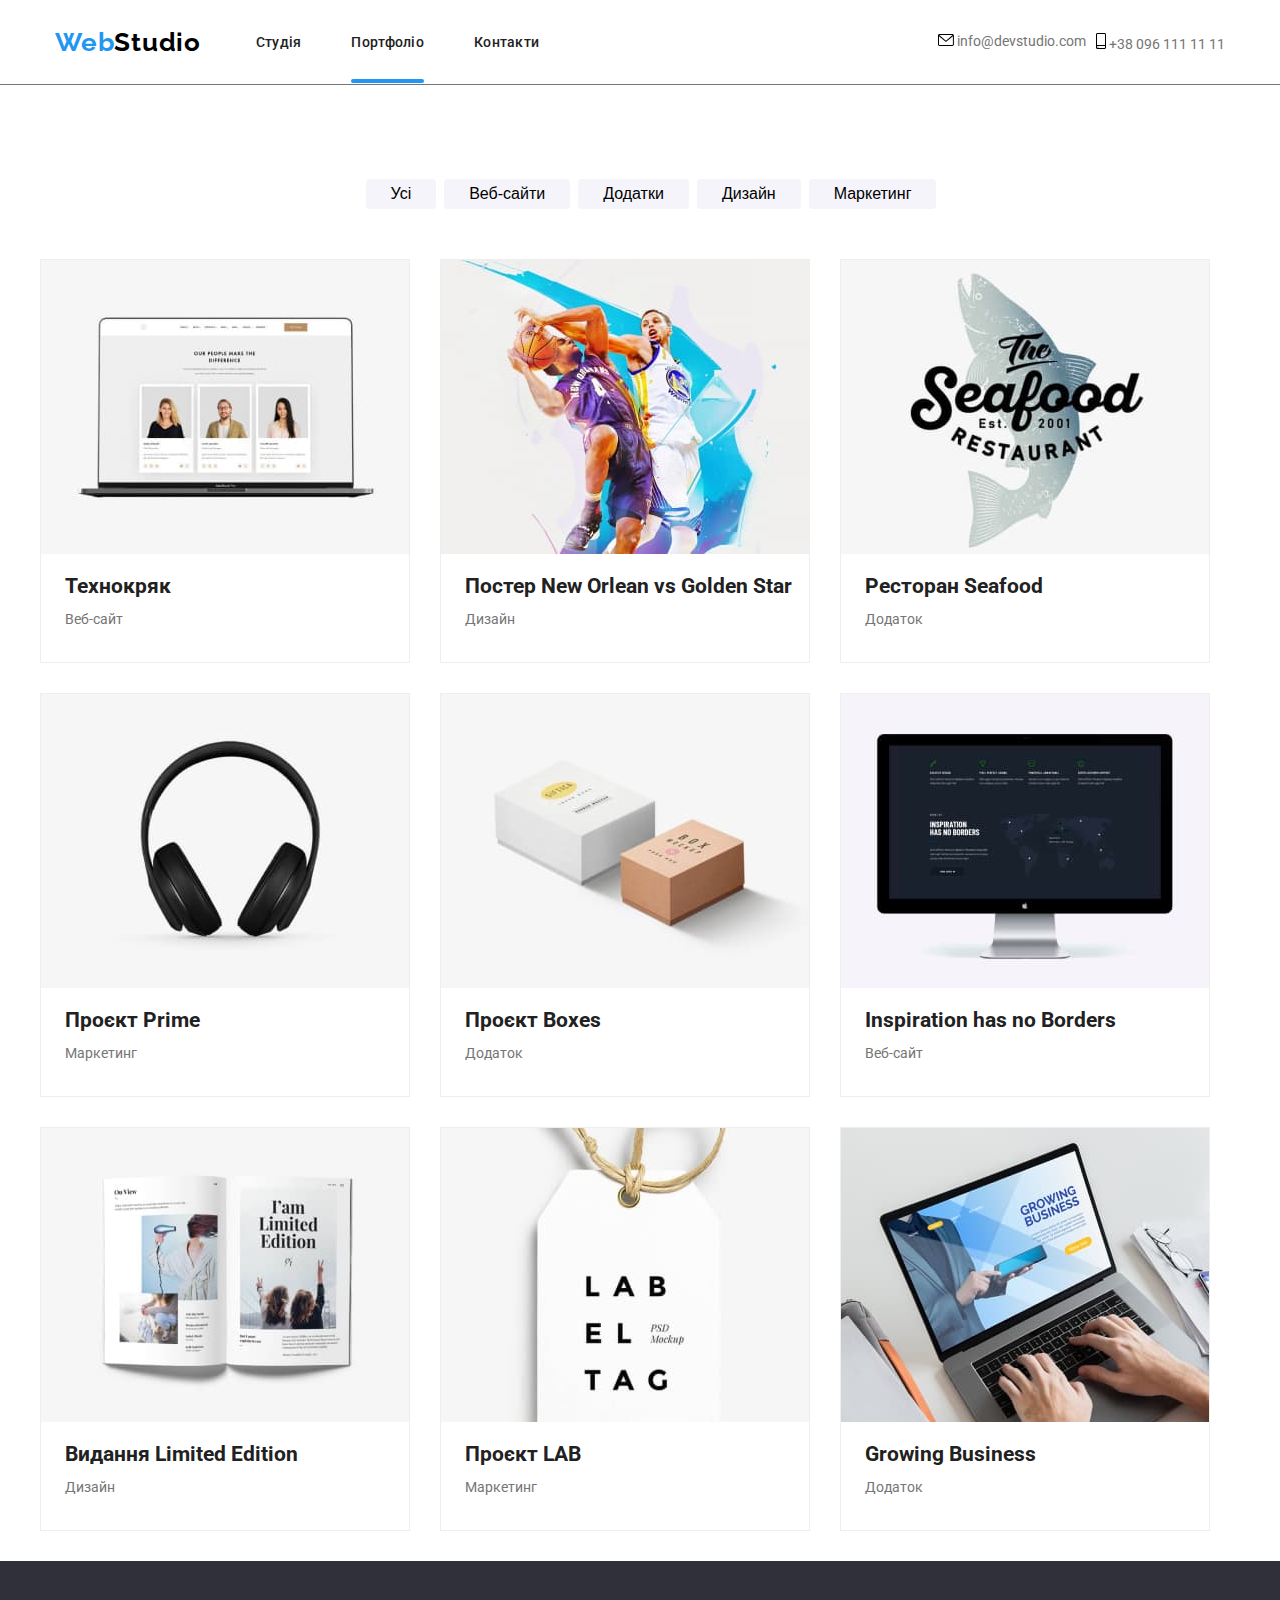
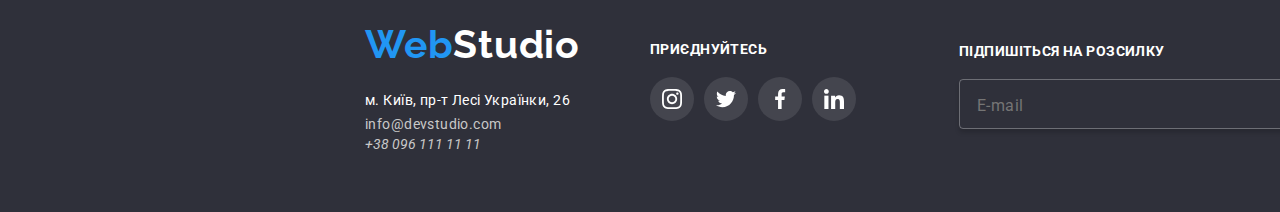
==== portfolio.html @ 4a59b0bd "lol" ====
<!DOCTYPE html>
<html lang="en">
<head>
    <meta charset="UTF-8">
    <meta name="viewport" content="width=device-width, initial-scale=1.0">
    <title>Портфоліо</title>
    <link rel="preconnect" href="https://fonts.googleapis.com">
    <link rel="preconnect" href="https://fonts.gstatic.com" crossorigin>
    <link href="https://fonts.googleapis.com/css2?family=Raleway:wght@700&family=Roboto:wght@400;500;700;900&display=swap" rel="stylesheet">
    <link rel="stylesheet" href="style.css">
</head>
<body>
        <header class="header">
            <div class="container header-wrapper">
                <a href="./index.html" class="logo">
                     <span class="web">Web</span><span class="studio">Studio</span></a>
                <nav class="site-nav">
                      <ul class="site-list">
                    <li class="header-list-item"> 
                        <a class="site-link" href="/index.html" class="ctudiya">Студія</a>
                    </li>
                    <li class="header-list-item">
                        <a class="site-link current" href="./portfolio.html" class="portfolio">Портфоліо</a>
                    </li>
                    <li class="header-list-item">
                        <a class="site-link" href="#" class="contacts">Контакти</a>
                    </li>
                    </ul>
                </nav>
                <ul class="contacts-list">
                    <li class="contacts-item mail">
                        <a href="mailto:info@devstudio.com" class="header-number">
                            <svg width="16" height="12" class="icon-envelope">
                                <use href="./img/always-client/symbol-defs.svg#icon-envelope"></use>
                            </svg>
                            info@devstudio.com
                        </a>
                    </li>
                    <li class="contacts-item">
                        <a href="tel:+38 096 111 11 11" class="header-number">
                            <svg width="10" height="16" class="icon-phone">
                                <use href="./img/always-client/symbol-defs.svg#icon-phone"></use>
                            </svg>
                             +38 096 111 11 11
                            </a>
                    </li>
                </ul>
            </div>
    </header>
        <main>
            <section class="portfolio-one container">
                <div class="container">
                <div class="port-div"> <button type="button" class="port-button">Усі</button>                     
                    
                    <button type="button" class="port-button">Веб-сайти</button>                       
                
                    <button type="button" class="port-button">Додатки</button>                     
                
                    <button type="button" class="port-button">Дизайн</button>
                
                    <button type="button" class="port-button"> Маркетинг</button>
                </div>
                       
                
                <ul class="port-section">
                    <li class="port-class">
                        <a href="#" class="block-link">
                            <div class="block-wrap">
                                 <img  class="port-img" src="img/li9/img (5).jpg" alt="">
                                <div class="overlay">
                                <p class="overlay-text">
                                    Ресурс пропонує комплексні 
                                    пропозиції з різним рівнем
                                    функціоналу та сервісів. Все це
                                    дозволить відвідувачу отримати
                                    вичерпні відомості про компанію
                                    чи приватну особу.
                                </p>
                               </div>
                            </div>
                            <h2 class="port-name">Технокряк</h2>
                            <p class="port-info">Веб-сайт</p>
                        </a>     
                    </li>
                    <li class="port-class">
                        <a href="#" class="block-link">
                            <div class="block-wrap">
                                <img class="port-img" src="img/li9/img (1) (2).jpg" alt="">
                                <div class="overlay">
                                    <p class="overlay-text">
                                        Ресурс пропонує комплексні 
                                        пропозиції з різним рівнем
                                        функціоналу та сервісів. Все це
                                        дозволить відвідувачу отримати
                                        вичерпні відомості про компанію
                                        чи приватну особу.
                                    </p>
                                   </div>
                            </div>
                            <h2 class="port-name">Постер New Orlean vs Golden Star</h2>
                            <p class="port-info">Дизайн</p>
                        </a>
                        
                    </li>
                    <li class="port-class">
                        <a href="#" class="block-link">
                            <div class="block-wrap"><img class="port-img" src="img/li9/img (2) (2).jpg" alt="">
                                <div class="overlay">
                                    <p class="overlay-text">
                                        Ресурс пропонує комплексні 
                                        пропозиції з різним рівнем
                                        функціоналу та сервісів. Все це
                                        дозволить відвідувачу отримати
                                        вичерпні відомості про компанію
                                        чи приватну особу.
                                    </p>
                                   </div>
                            </div>
                            <h2 class="port-name">Ресторан Seafood</h2>
                            <p class="port-info">Додаток</p>
                        </a>
                        
                    </li>
                    <li class="port-class">
                        <a href="#" class="block-link">
                            <div class="block-wrap"><img class="port-img" src="img/li9/img (3) (2).jpg" alt="">
                                <div class="overlay">
                                    <p class="overlay-text">
                                        Ресурс пропонує комплексні 
                                        пропозиції з різним рівнем
                                        функціоналу та сервісів. Все це
                                        дозволить відвідувачу отримати
                                        вичерпні відомості про компанію
                                        чи приватну особу.
                                    </p>
                                   </div>
                            </div>
                            <h2 class="port-name">Проєкт Prime</h2>
                            <p class="port-info">Маркетинг</p>
                        </a>
                       
                    </li>
                    <li class="port-class">
                        <a href="#" class="block-link">
                            <div class="block-wrap"><img class="port-img" src="img/li9/img (4) (1).jpg" alt="">
                                <div class="overlay">
                                    <p class="overlay-text">
                                        Ресурс пропонує комплексні 
                                        пропозиції з різним рівнем
                                        функціоналу та сервісів. Все це
                                        дозволить відвідувачу отримати
                                        вичерпні відомості про компанію
                                        чи приватну особу.
                                    </p>
                                   </div>
                            </div>
                            <h2 class="port-name">Проєкт Boxes</h2>
                            <p class="port-info">Додаток</p>
                        </a>
                        
                    </li>
                    <li class="port-class">
                        <a href="#" class="block-link">
                            <div class="block-wrap"><img class="port-img" src="img/li9/img (5) (1).jpg" alt="">
                                <div class="overlay">
                                    <p class="overlay-text">
                                        Ресурс пропонує комплексні 
                                        пропозиції з різним рівнем
                                        функціоналу та сервісів. Все це
                                        дозволить відвідувачу отримати
                                        вичерпні відомості про компанію
                                        чи приватну особу.
                                    </p>
                                   </div>
                            </div>
                            <h2 class="port-name">Inspiration has no Borders</h2>
                            <p class="port-info">Веб-сайт</p>
                        </a>
                       
                    </li>
                    <li class="port-class">
                        <a href="#" class="block-link">
                            <div class="block-wrap"><img class="port-img" src="img/li9/img (6) (1).jpg" alt="">
                                <div class="overlay">
                                    <p class="overlay-text">
                                        Ресурс пропонує комплексні 
                                        пропозиції з різним рівнем
                                        функціоналу та сервісів. Все це
                                        дозволить відвідувачу отримати
                                        вичерпні відомості про компанію
                                        чи приватну особу.
                                    </p>
                                   </div>
                            </div>
                            <h2 class="port-name">Видання Limited Edition</h2>
                            <p class="port-info">Дизайн</p>
                        </a>
                       
                    </li>
                    <li class="port-class">
                        <a href="#" class="block-link">
                            <div class="block-wrap"><img class="port-img" src="img/li9/img (7).jpg" alt="">
                                <div class="overlay">
                                    <p class="overlay-text">
                                        Ресурс пропонує комплексні 
                                        пропозиції з різним рівнем
                                        функціоналу та сервісів. Все це
                                        дозволить відвідувачу отримати
                                        вичерпні відомості про компанію
                                        чи приватну особу.
                                    </p>
                                   </div>
                            </div>
                            <h2 class="port-name">Проєкт LAB</h2>
                            <p class="port-info">Маркетинг</p>
                        </a>
                       
                    </li>
                    <li class="port-class">
                        <a href="#" class="block-link">
                            <div class="block-wrap"><img class="port-img" src="img/li9/img (8).jpg" alt="">
                                <div class="overlay">
                                    <p class="overlay-text">
                                        Ресурс пропонує комплексні 
                                        пропозиції з різним рівнем
                                        функціоналу та сервісів. Все це
                                        дозволить відвідувачу отримати
                                        вичерпні відомості про компанію
                                        чи приватну особу.
                                    </p>
                                   </div>
                            </div>
                            <h2 class="port-name">Growing Business</h2>
                            <p class="port-info">Додаток</p>
                        </a>
                        
                    </li>
                </ul>
                </div>
            </section>
        </main>
        <footer class="footer">
            <div class="footer-list-one">
                <div class="fmc">
                    <div class="container">
                        <div class="logo">
                            <h2 class="footer-logo"><span class="web">Web</span><span class="studio-white">Studio</span></h2>
                        </div>
                        <address class="address">
                            <a href="#" class="address-text"> <p class="footer">м. Київ, пр-т Лесі Українки, 26</p></a>
                            <a href="info@devstudio.com" class="address-text"> <p class="grey">info@devstudio.com</p></a>
                            <p class="grey">+38 096 111 11 11</p>
                        </address>
                    </div>
                </div>
                <div class="lol">
                    <h2 class="footer-logo-title">
                        приєднуйтесь
                    </h2>
                    <ul class="team-img-lis">
                        <li class="team-img-list-ite">
                            <a href="#" class="card-lin">
                                <svg class="team-svg">
                                    <use href="./img/always-client/symbol-defs.svg#icon-instagram"></use>
                                </svg>
                            </a>
                      
                        </li>
                        <li class="team-img-list-ite">
                            <a href="#" class="card-lin">
                                <svg class="team-svg">
                                    <use href="./img/always-client/symbol-defs.svg#icon-twitter"></use>
                                </svg>
                            </a>
                        
                        </li>
                        <li class="team-img-list-ite">
                            <a href="#" class="card-lin">
                                <svg class="team-svg">
                                    <use href="./img/always-client/symbol-defs.svg#icon-facebook"></use>
                                </svg>
                            </a>
                        
                        </li>
                        <li class="team-img-list-ite">
                            <a href="#" class="card-lin">
                                <svg class="team-svg">
                                    <use href="./img/always-client/symbol-defs.svg#icon-in"></use>
                                </svg>
                            </a>
                        
                        </li>
                    </ul>
                </div>
                <div class="final-email">
                    <h2 class="send-email-title">Підпишіться на розсилку</h2>
                    <div class="send-email">
                        <label for="email" class="footer-email-label">
                            <input type="email" class="footer-email-input" name="email" id="mail" placeholder="E-mail">
                        </label>
                        <button class="send-email-button">
                            Підписатися
                            <svg>
                                <use></use>
                            </svg>
                        </button>
                    </div>
                </div>
            </div>
               
                
           
           </footer>
       
</body>
</html>
---- style.css ----
:root{
    --primary-text-color:#757575;
    --title-text-color:#212121;
    --secondary-text-color:#fff;
    --background-button-color:#2196f3;
    --primary-background-color:#fff;
    --team-color:#F5F4FA;
    --logo-color:#000;
    --secondary-background-color:#2F303A;
    --port-button-color:#EEEEEE;
    --icon-fill:#AFB1B8;
    --background-color-after:#135285;
    --time-function: cubic-bezier(0.4, 0, 0.2, 1); 
    }
    
    *,
    ::after,
    ::before {
      box-sizing: border-box;
    }
    h1,
    h2,
    h3,
    h4,
    h5,
    h6,
    p{
     margin-bottom: 0 ;
     margin-top: 0 ;
    
    }
     ul, ol {
        list-style: none;
        padding: 0;
        margin: 0;
     }
     a{
        text-decoration: none ;
        cursor: pointer;
     }
     img{
        display: block;
     }
    
     .container{
        width: 1200px;
        padding-left: 15px;
        padding-right: 15px;
        margin: 0 auto;
     }
    
    
     body{
        padding: 0;
        margin: 0;
        color: var(--primary-text-color);
        background-color: var(--primary-background-color);
        font-family: 'Roboto', sans-serif;
        font-size: 14px;  
        box-sizing: border-box;
    }
    
    
    .site-list{
        color:var(--title-text-color);
    font-family: 'Roboto';
    font-size: 14px;
    font-style: normal;
    font-weight: 500;
    line-height: normal;
    letter-spacing: 0.28px;
    list-style: none;
    display: flex;
    }
    .header-list-item:not(:last-child){
        margin-right: 50px;
    }
    .site-link{
        text-decoration: none;
        color: var(--title-text-color);
        position: relative;
    }
    .site-link:hover,
    .site-link:focus{
        color: var(--background-button-color);
    }
    .address-text{
        margin-bottom: 9px;
        font-size: 14px;
    font-style: normal;
    font-weight: 400;
    line-height: 24px; /* 171.429% */
    letter-spacing: 0.42px;
    }
    
    footer{
        background-color: #2F303A;
        padding-top: 60px;
        padding-bottom: 60px;
    }
    .always-clients{
        height: 372px;
        background-color: var(--primary-background-color);
    }
    .always-title{
        text-align: center;
        margin-top: 94px ;
        color: #212121;
        text-align: center;
        font-family: 'Roboto', sans-serif;
        font-size: 36px;
        font-style: normal;
        font-weight: 700;
        line-height: normal;
        letter-spacing: 1.08px;
    }
    .background-picture{
        border: 1px solid #AFB1B8;
        border-radius: 4px;
        width: 170px;
        height: 92px;
        margin-top: 66px;
    }
    .always-flex{
        display: flex;
        justify-content: space-between;
    }
    
    
    .footer-logo{
        color: var(--primary-background-color);
        margin-bottom: 20px;
        
    }
    .footer{
        color: var(--primary-background-color);
        
    }
    .grey{
        color: rgb(200, 200, 200);
        cursor: pointer;
        text-decoration: none;
    }
    .ggg{
        padding: 20px;
        
    }
    /*modal*/
    
    .modal-form-title{
        color: var(--title-text-color);
        text-align: center;
        font-family: 'Roboto', sans-serif;
        font-size: 20px;
        font-style: normal;
        font-weight: 700;
        line-height: normal;
        letter-spacing: 0.6px;
        margin-bottom: 12px;
    }
    .modal-form-label{
        color: var(--primary-text-color);
        font-family: 'Roboto',sans-serif;
        font-size: 12px;
        font-style: normal;
        font-weight: 400;
        line-height: normal;
        letter-spacing: 0.12px;
        display: block;
    }
    
    .modal-form-label-title{
        color: var(--primary-text-color);
        font-family: 'Roboto',sans-serif;
        font-size: 12px;
        font-style: normal;
        font-weight: 400;
        line-height: normal;
        letter-spacing: 0.12px;
        display: block;
        margin-bottom: 4px;
    }
    .form-input{
        width: 448px;
        height: 40px;
        flex-shrink: 0;
    }
    .backdrop{
        position: fixed;
        top: 0;
        left: 0;
        width: 100%;
        height: 100%;
        background-color: rgba(0, 0, 0, 0.2);
    }
    .backdrop.is-hidden{
        opacity: 0;
        visibility: hidden;
        pointer-events: none;
    }
    
    .modal{
        position: absolute;
        top: 50%;
        left: 50%;
        transform: translate(-50%, -50%);
        min-width: 528px;
        min-height: 581px;
        background-color: var(--primary-background-color);
        border-radius: 4px;
        box-shadow: 0px 2px 1px 0px rgba(0, 0, 0, 0.20), 0px 1px 1px 0px rgba(0, 0, 0, 0.14), 0px 1px 3px 0px rgba(0, 0, 0, 0.12);
    
    }
    
    .modal-close-button-div{
        display: flex;
        justify-content: end;
    }
    
    .modal-close-button{
        width: 30px;
        height: 30px;
        background-color: var(--primary-background-color);
        border:1px solid rgba(0, 0, 0, 0.1) ;
        border-radius: 50%;
        cursor: pointer;
        margin-top: 8px;
        margin-left: 490px;
        box-sizing: border-box;
        
        background-repeat: no-repeat;
        background-position: center;
        display: flex;
        align-items: center;
        justify-content: center;
        margin-right: 8px;
        margin-top: 8px;
    }
    
    .modal-close-button:hover,
    .modal-close-button:focus{
        fill: var(--primary-background-color);
        
    }
    .modal-icon{
        fill: var(--logo-color);
    }
    .modal-icon:hover,
    .modal-icon:focus{
        fill: #2196F3;
    }
    .comment{
        width: 448px;
        height: 120px;
        flex-shrink: 0;
        border-radius: 4px;
        border: 1px solid rgba(33, 33, 33, 0.20);
        padding-top: 12px;
        padding-left: 16px;
    }
    .modal-form{
        padding-right: 40px;
        padding-left: 40px;
        padding-bottom: 40px;
        display: flex;
        flex-direction: column;
    }
    .modal-form-field{
        position: relative;
        margin-bottom: 10px;
    }
    .modal-form-label{
        display: flex;
        flex-direction: column;
        text-align: start;
        font-size: 12px;
        letter-spacing: 0.12px;
    }
    .form-input{
        padding-top: 12px;
        padding-bottom: 12px;
        padding-left: 42px;
        padding-right: 4px;
        border-radius: 4px;
        border: 1px solid var(--primary-text-color); 
        width: 100%;
        cursor: pointer;
        border: none;
    }
    .form-input:focus-within{
        border: 1px solid var(--background-button-color);
    }
    .form-input:focus-within + .modal-form-icon{
        fill: var(--background-button-color);
    }
    .modal-form-icon{
        position: absolute;
        top: 30px;
        left: 12px;
        margin-right: 20px;
        display: flex;
        align-items: center;
        
    }
    .modal-form-label-svg-div{
        border: 1px solid rgba(33, 33, 33, 0.20);
        border-radius: 4px;
    }
    .modal-form-label-svg-div:hover,
    .modal-form-label-svg-div:focus{
        fill: var(--background-button-color);
        border:1px solid var(--background-button-color);
        border-radius: 4px;
    }
    
    .modal-form-policy-text{
        color: var(--primary-text-color);
        
        font-size: 14px;
        font-style: normal;
        font-weight: 400;
        line-height: 24px; /* 171.429% */
        letter-spacing: 0.42px;
    }
    .modal-form-policy-link{
        color: #2196F3;
        font-family: 'Roboto', sans-serif;
        font-size: 14px;
        font-style: normal;
        font-weight: 400;
        line-height: 24px;
        letter-spacing: 0.42px;
        text-decoration-line: underline;    
    }
    .agree-btm{
        border: none;
        border-radius: 4px;
        background: var(--background-button-color);
        box-shadow: 0px 4px 4px 0px rgba(0, 0, 0, 0.15);
        width: 200px;
        height: 50px;
        flex-shrink: 0;
        width: 200px;
        height: 50px;
        flex-shrink: 0;
        color: var(--primary-background-color);
        text-align: center;
        font-family: Roboto;
        font-size: 16px;
        font-style: normal;
        font-weight: 700;
        line-height: 30px; /* 187.5% */
        letter-spacing: 0.96px;
        margin-top: 30px;
        margin-left: 120px;
        
    }
    .agree-btm:hover{
        background-color:#1e84d8 ;
    }
    .modal-form-policy-checkbox{
        margin-left:13px ;
        margin-right: 7px;
    }
    /*header*/
    .contacts-item .header-number{
        transition: color 250ms var(--time-function);
    }
    .header-number .icon-phone{
        transition: fill 250ms var(--time-function);
    }
    .header-number .icon-envelope{
        transition: fill 250ms var(--time-function);
    }
    .contacts-list .header-number:hover{
        color: var(--background-button-color);
    }
    .header-number:hover .icon-phone{
        fill: var(--background-button-color);
        transition: color 250ms var(--time-function);
    }
    .header-number:hover .icon-envelope{
        fill: var(--background-button-color);
        transition: color 250ms var(--time-function);
    }
    .icon-phone{
        margin-left: 10px;
    }
    .header-list-item{
        margin-bottom:34px ;
        margin-top:34px ;
    }
    header{
        border-bottom: 1px solid var(--primary-text-color);
    }
    .contacts-list{
        padding-left: 344px;
        display: flex;
    }
    .header-mail{
    margin-right: 50px ;
    color: var(--primary-text-color);
    }
    .header-number{
    margin: 0px;
    }
    .header-mail:hover,
    .header-mail:focus{
        color: var(--background-button-color);
    }
    .contacts{
        color: var(--title-text-color);
        
    }
    .contacts:hover{
        color: var(--background-button-color);
    }
    .ctudiya{
        color: var(--title-text-color);
       
    }
    .ctudiya:hover{
        color: var(--background-button-color);
    }
    .portfolio{
        color: var(--title-text-color);
        
    }
    .portfolio:hover{
        color: var(--background-button-color);
    }
    
    header{
        background: var(--primary-background-color);               
    }
    .header-wrapper{
        display: flex;
        align-items: center;
        justify-content: space-between;
    }
    .web{
        color: var(--background-button-color);
        font-family: 'Raleway', sans-serif;
        font-weight: 700;
    }
    .studio{
        color: var(--logo-color);
        font-family: 'Raleway', sans-serif;
        font-weight: 700;
    }
    .studio-white{
        color: var(--primary-background-color);
        font-family: 'Raleway', sans-serif;
        font-weight: 700;
    }
    .post{
        margin-left: auto;
        margin-right: auto;
        background-color: var(--secondary-background-color);
        padding-top :200px ;
        padding-bottom: 200px;
        margin-bottom:94px ;
        max-width: 1600px;
        background-repeat: no-repeat;
        background-size:cover ;
        background-position: center;
        background-image: linear-gradient(to right, rgba(47, 48, 58, 0.40), rgba(47, 48, 58, 0.40)), url(Img\ \(9\).png);
    }
    .post-title{
        color: var(--primary-background-color);
        text-align: center;
        font-family: 'Roboto', sans-serif;
        font-size: 44px;
        font-style: normal;
        font-weight: 900;
        line-height: 60px;
        letter-spacing: 2.64px;
        text-transform: uppercase;
    }
    .post-button{
        color:var(--primary-background-color) ;
        background-color: var(--background-button-color);
        cursor: pointer;
        width: 216px;
        height: 50px;
        border-radius: 4px;
        text-align: center;
        border-radius: 4px;
        border: none;
        padding: 10px 32px;
        margin: 0 auto;
        display: flex;
        align-items: center;
        margin-top: 30px;
        padding-left: 50px;
    }
    
    .port-div{
        margin-top: 94px;
        margin-bottom:50px ;
        display: flex;
        justify-content: center;
    }
    .port-class{
        background-color: var(--primary-background-color);
        width: 370px;
        height: 404px;
        margin-right: 30px;
        margin-bottom: 30px;
    }
    .port-class:hover{
        box-shadow: 1px 4px 6px 0px rgba(0, 0, 0, 0.16), 0px 4px 4px 0px rgba(0, 0, 0, 0.06), 0px 1px 1px 0px rgba(0, 0, 0, 0.12);
    }
    /*.port-class:last-child{
        margin-left: -30px;
    }
    */
    .port-img{
        width:370px ;
    }
    .port-section{
        display: flex;
        flex-wrap: wrap;
        margin-left: -30px;
        
    }
    .port-name{
       margin-top: 20px ;
        margin-left: 24px;
        margin-bottom: 13px;
    }
    .port-info{
        margin-left: 24px;
    }
    /*benefits*/
    .benefits-pictures{
        display: flex;
        justify-content: space-between;
       
    }
    
    
    .benefits{
        margin-bottom: 118px;
    }
    .benefits-list{
        display: flex;
        align-items: flex-start;
    }
    .benefits-block::before{
        width: 270px;
        height: 120px;
        background-color: #F5F4FA;
        display: block;
        background-image: url(./img/before-imgs/Vector.png);
        content: '';
        background-repeat: no-repeat;
        background-size: 70px;
        background-position: center;
        margin-bottom: 30px;
    }
    .benefits-block:nth-child(2):before{
        background-image: url(./img/before-imgs/clock\ 1.png);
    }
    .benefits-block:nth-child(3):before{
        background-image: url(./img/before-imgs/diagram\ 1.png);
    }
    .benefits-block:nth-child(4):before{
        background-image: url(./img/before-imgs/astronaut\ 1.png);
    }
    .benefits-block:not(:last-child){
        margin-right: 30px;
    }
    .benefits-name{
        color: var(--title-text-color);
        font-size: 14px;
        font-family: Roboto;
        font-weight: 700;
        letter-spacing: 0.42px;
        
    }
    .benefits-text{
        color: var(--primary-text-color);
        font-size: 14px;
        font-family: Roboto;
        letter-spacing: 0.42px;
        font-weight: 400;
        line-height: 24px;
    }
    /*what do we do*/
    .activity-div{
        position: relative;
    }
    .activity-div > .activity-name{
        position: absolute; 
        bottom: 0;
        left: 0;
    }
    
    .activity-name{
        color: var(--primary-background-color);
        text-align: center;
        font-family: Roboto;
        font-size: 14px;
        font-style: normal;
        font-weight: 700;
        line-height: normal;
        letter-spacing: 0.42px;
        text-transform: uppercase;
        background: rgba(47, 48, 58, 0.80);
        padding: 27px 107px;
        width: 100%;
    }
    
        
    .activity-list{
        display: flex;
        justify-content: space-between;
    }
    .activity{
        background-color: var(--primary-background-color);
    }
    .title{
        color: var(--title-text-color);
        text-align: center;
        font-size: 36px;
        font-style: normal;
        font-weight: 700;
        line-height: normal;
        letter-spacing: 1.08px;
        
    
    }
    
    /* OUR TEAM */
    .team-list{
        display: flex;
        justify-content: space-between;
    }
    .team{
        background-color: var(--team-color);
        padding-top: 50px;
        padding-bottom: 94px;
    }
    .team-card{
        background-color: var(--primary-background-color);
        width: 270px;
        box-shadow: 0px 2px 1px 0px rgba(0, 0, 0, 0.20), 0px 1px 1px 0px rgba(0, 0, 0, 0.14), 0px 1px 3px 0px rgba(0, 0, 0, 0.12);
        border-radius: 0px 0px 4px 4px;
    }
    .team-card:not(:last-child){
        margin-right: 30px;
    }
    .team-name{
        color: var(--title-text-color);
        font-size: 16px;
        font-weight: 500;
        line-height: normal;
        letter-spacing: 0.48px;
        text-align: center;
        margin-top: 30px ;
        margin-bottom: 10px;
    }
    .team-position{
        color: var(--primary-text-color);
        font-size: 16px;
        font-style: normal;
        font-weight: 400;
        line-height: normal;
        letter-spacing: 0.48px;
        text-align: center;
        margin-bottom: 30px;
    }
    /*port*/
    .port-button{
        background-color: var(--port-button-color);
        cursor: pointer;
        border: none; 
        border-radius: 4px;
        background: #F5F4FA;
        margin-right: 8px;
        padding: 6px 25px;
        font-size: 16px;
        font-weight: 500;
    }
    .port-button:hover{
        background-color: var(--background-button-color);
        color: var(--primary-background-color);
        box-shadow: 0px 2px 2px 0px rgba(0, 0, 0, 0.12), 0px 1px 2px 0px rgba(0, 0, 0, 0.08), 0px 3px 1px 0px rgba(0, 0, 0, 0.10);
    
    }
    .port-class{
        background-color: var(--primary-background-color);
        border: 1px solid var(--port-button-color);
    }
    .port-info{
        color: var(--primary-text-color);
    }
    .port-name{
        color: var(--title-text-color);
    }
    li{
        text-decoration: none;
    }
    .logo{
        font-size: 26px;
    font-style: normal;
    font-weight: 700;
    line-height: normal;
    letter-spacing: 0.78px;
    }
    .title{
        text-align: center;
        margin-bottom: 50px ;
        color: var(--title-text-color);
    }
    .activity{
        padding-bottom: 94px;
    }
    .header-mail,
    .header-number{
    color: var(--primary-text-color);
    }
    .header-number:hover,
    .header-mail:hover,
    .header-number:focus{
        color: var(--background-button-color);
    }
    
    
    .team-img-list{
        margin-top: 16px;
        display: flex;
        justify-content: space-between;
        margin-bottom: 30px;
        margin-left: 36px;
        margin-right: 36px;
    }
    .card-link{
        width: 44px;
        height: 44px;
        border-radius: 50%;
        fill:var(--icon-fill) ;
        display: flex;
        justify-content: center;
        align-items: center;
        transition: background-color 250ms var(--time-function), fill 250ms var(--time-function);
    }
    .team-svg{
        width: 20px;
        height: 20px;
    }
    .card-link:hover{
        background-color: #2196f3;
    }
    .team-img-list-item:hover .card-link,
    .team-img-list-item:focus .cardlink{
        fill: var(--primary-background-color);
    }
    .last-section-list{
        margin-top: 50px;
        display: flex;
        justify-content: space-between;
        margin-left: -30px;
    }
    .last-section-item{
        margin-left: 30px;
        
    }
    .last-section-div{
        width: 170px;
        height: 92px;
        display: flex;
        justify-content: center;
        align-items: center;  
        box-sizing: border-box; 
    }
    .last-section-svg{
        width: 170px;
        height: 92px;
        border: 1px solid var(--icon-fill);
        border-radius: 4px;
        fill: var(--icon-fill);  
        transition: border-color 250ms var(--time-function), fill 250ms var(--time-function);
    }
    .last-section-svg:hover,
    .last-section-svg:focus{
        fill: var(--background-button-color);
        border: 1px solid var(--background-button-color);
    }
    .svg-hover-img-size{
        margin-top: 60px;
    }
    .footer-list-one{
        display: flex;
    }
    .team-img-lis{ 
        display: flex;
        justify-content: space-between;
    }
    .card-lin{
        width: 44px;
        height: 44px;
        border-radius: 50%;
        fill:var(--primary-background-color) ;
        background-color: rgba(255, 255, 255, 0.10);
        display: flex;
        justify-content: center;
        align-items: center;
        margin-right: 10px;
        margin-top: 20px;
        transition: background-color 250ms var(--time-function), fill 250ms var(--time-function);
    }
    .card-lin:hover,
    .card-lin:focus{
        background-color: var(--background-button-color);
        transition: background-color 250ms var(--time-function), fill 250ms var(--time-function);
    }
    .footer-logo-title{
    font-family: 'Roboto', sans-serif;
    font-size: 14px;
    font-style: normal;
    font-weight: 700;
    line-height: normal;
    letter-spacing: 0.42px;
    text-transform: uppercase;
    }
    .lol{
        margin-left: -900px;
        margin-top: 20px;
    }
    .fmc{
        margin-left:350px ;
    }
    .send-email{
        display: flex;
    }
    .footer-email-label{
        width: 358px;
        height: 50px;
        flex-shrink: 0;
        border-radius: 4px;
        border: 1px solid rgba(255, 255, 255, 0.30);
        background: rgba(33, 150, 243, 0.00);
        box-shadow: 0px 4px 4px 0px rgba(0, 0, 0, 0.15);
        margin-right: 12px;
    }
    .footer-email-input{
        margin-top: 15px;
        margin-left: 15px;
        border: none;
        background: rgba(33, 150, 243, 0.00);
        display: flex;
        flex-direction: column;
        justify-content: center;
        flex-shrink: 0;
        color: rgba(255, 255, 255, 0.60);
        font-family: Roboto;
        font-size: 16px;
        font-style: normal;
        font-weight: 400;
        line-height: 20px; /* 125% */
        letter-spacing: 0.48px;
    }
    .send-email-button{
        width: 200px;
        height: 50px;
        flex-shrink: 0;
        border-radius: 4px;
        background-color: var(--background-button-color);
        box-shadow: 0px 4px 4px 0px rgba(0, 0, 0, 0.15);
        color: #FFF;
        text-align: center;
        font-family: Roboto;
        font-size: 16px;
        font-style: normal;
        font-weight: 700;
        line-height: 30px; /* 187.5% */
        letter-spacing: 0.96px;
        display: flex;
        align-items: center;
        justify-content: center;
        border: none;
        transition: background-color 250ms var(--time-function);
    }
    .send-email-button:hover{
        background-color:var(--background-color-after);
        transition: background-color 250ms var(--time-function);
    }
    .send-email-title{
        color: var(--primary-background-color);
        font-size: 14px;
        font-style: normal;
        font-weight: 700;
        line-height: normal;
        letter-spacing: 0.42px;
        text-transform: uppercase;
        margin-bottom: 20px;
    }
    .final-email{
        margin-top: 22px;
        margin-left: 93px;
    }
    .site-link.current::after{
        content: "";
        display: block;
        background-color: var(--background-button-color);
        height: 4px;
        width: 100%;
        border-radius: 2px;
        position: absolute;
        left: 0;
        bottom: -33px;
        transition: background-color 2000ms ease;
    }
    .site-link:hover.current::after{
        background-color: var(--background-color-after);
        transition: background-color 2000ms ease;
    }
    /*overlay*/
    .block-wrap{
        position: relative;
        overflow: hidden;
    }
    .overlay{
        position: absolute;
        top: 0;
        left: 0;
        padding: 63px 24px;
        font-size: 18px;
        letter-spacing: 0.03em;
        line-height: 1.6;
        background-color: rgba(33, 150, 243, 0.90);
        font-family: 'Roboto', sans-serif;
        color: var(--secondary-text-color);
        transform: translateY(100%);
        transition: transform 250ms linear, opacity 250ms linear;
        opacity: 0;
    }
    .block-link:hover .overlay{
        transform: translateY(0%);
        opacity: 1;
    }
    .footer-svag-paperplane{
        margin-left: 10px;
    }
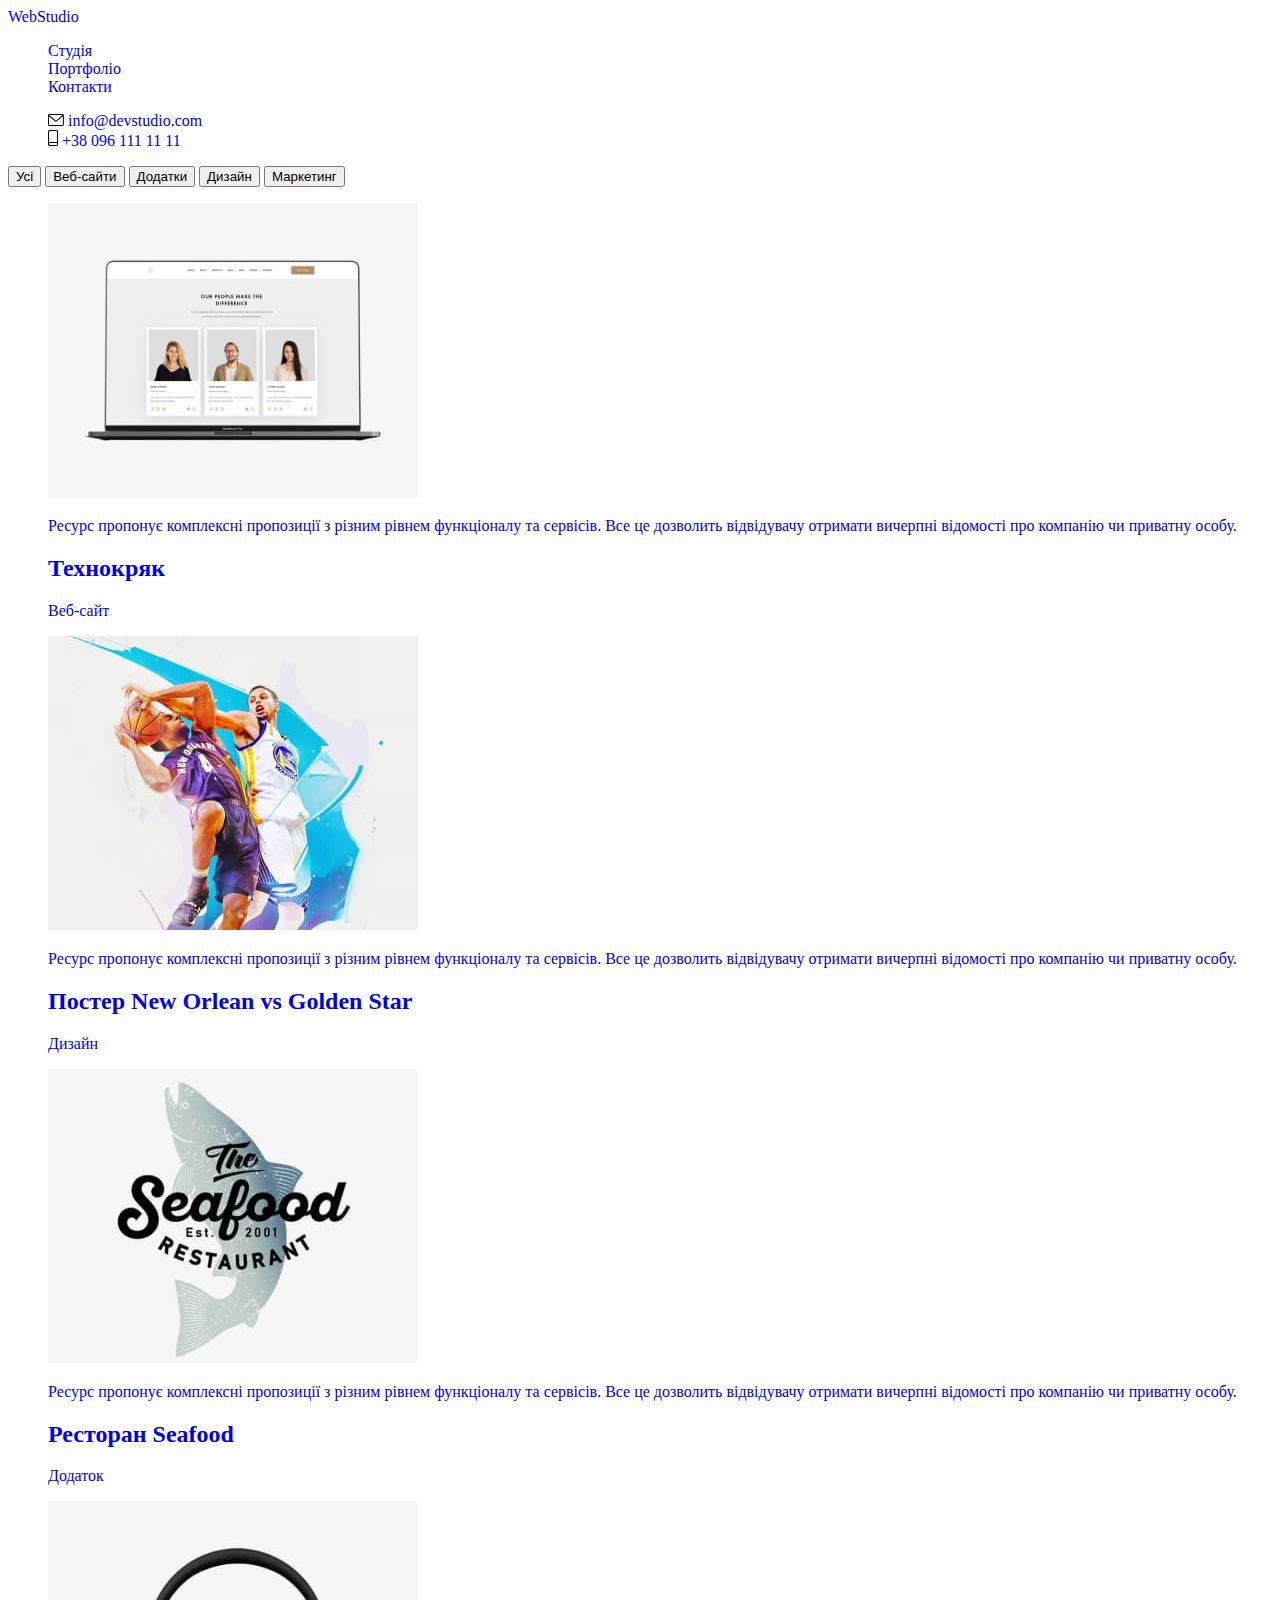
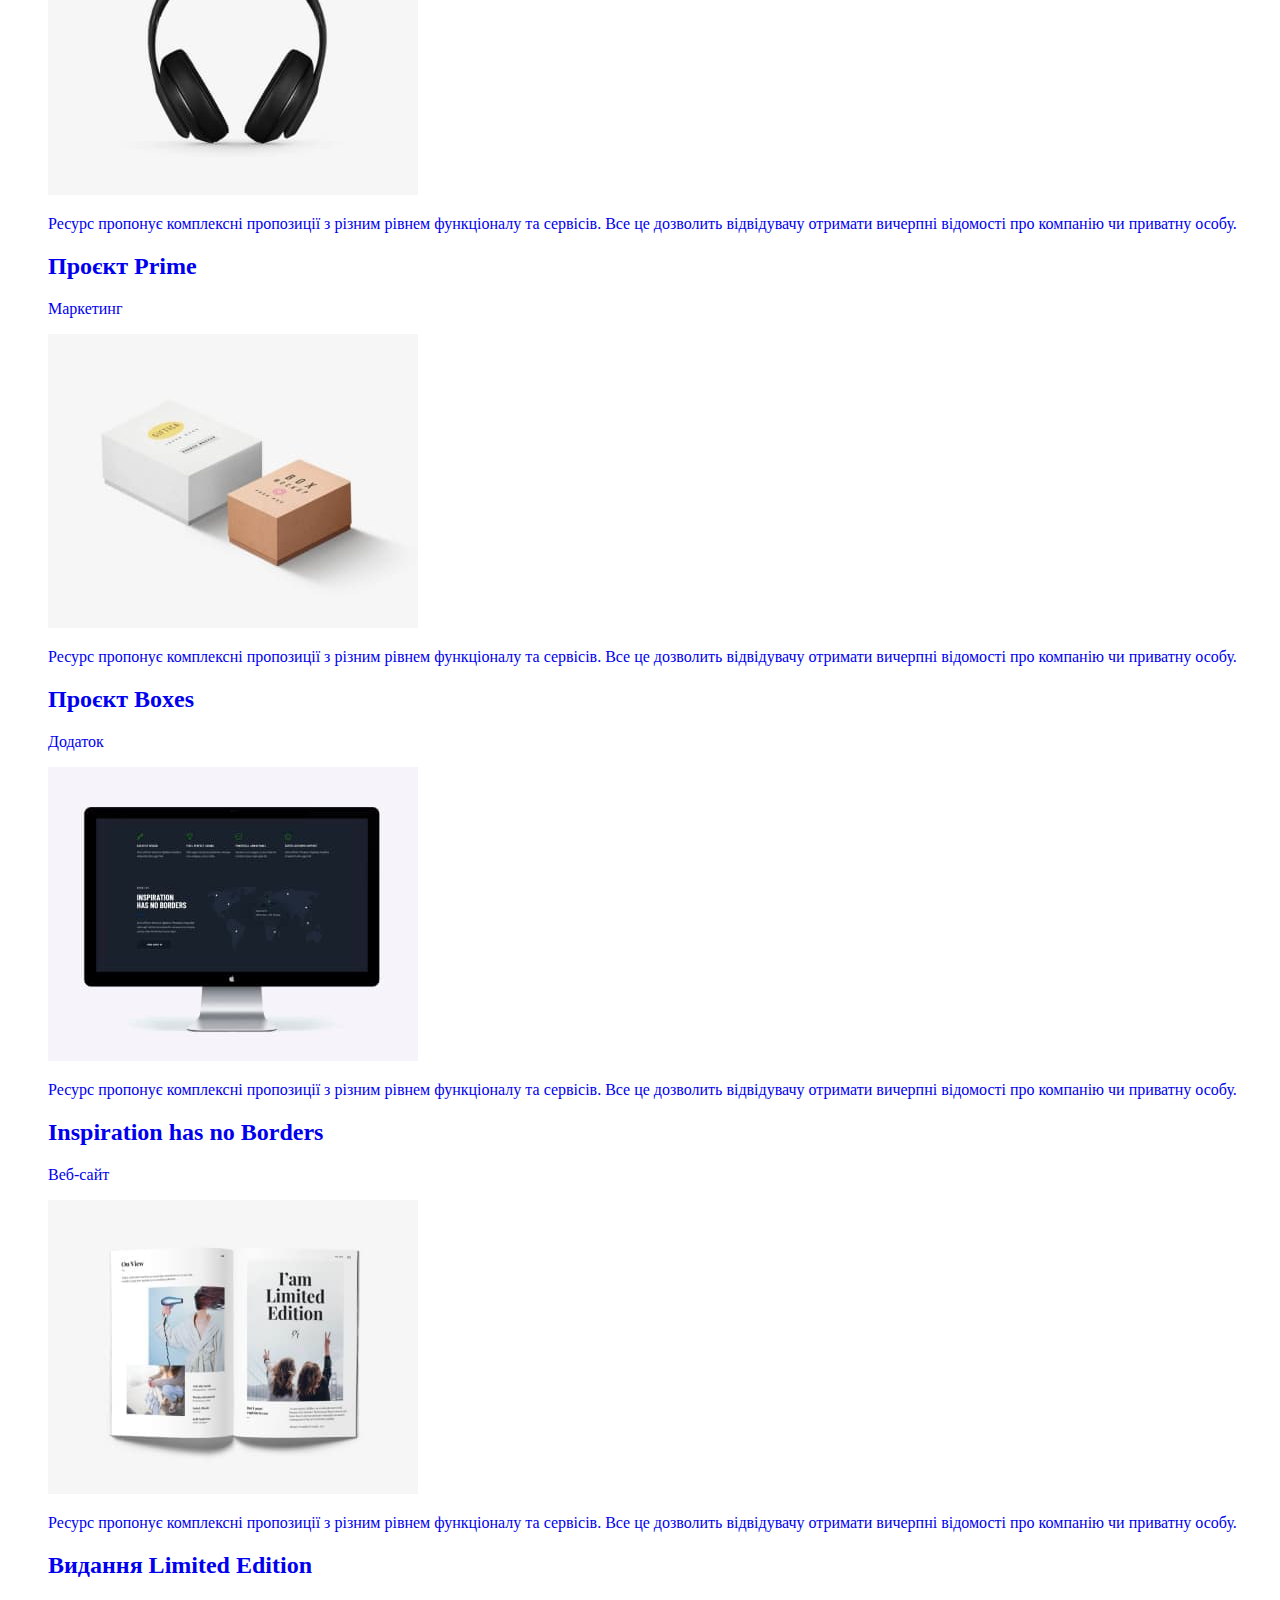
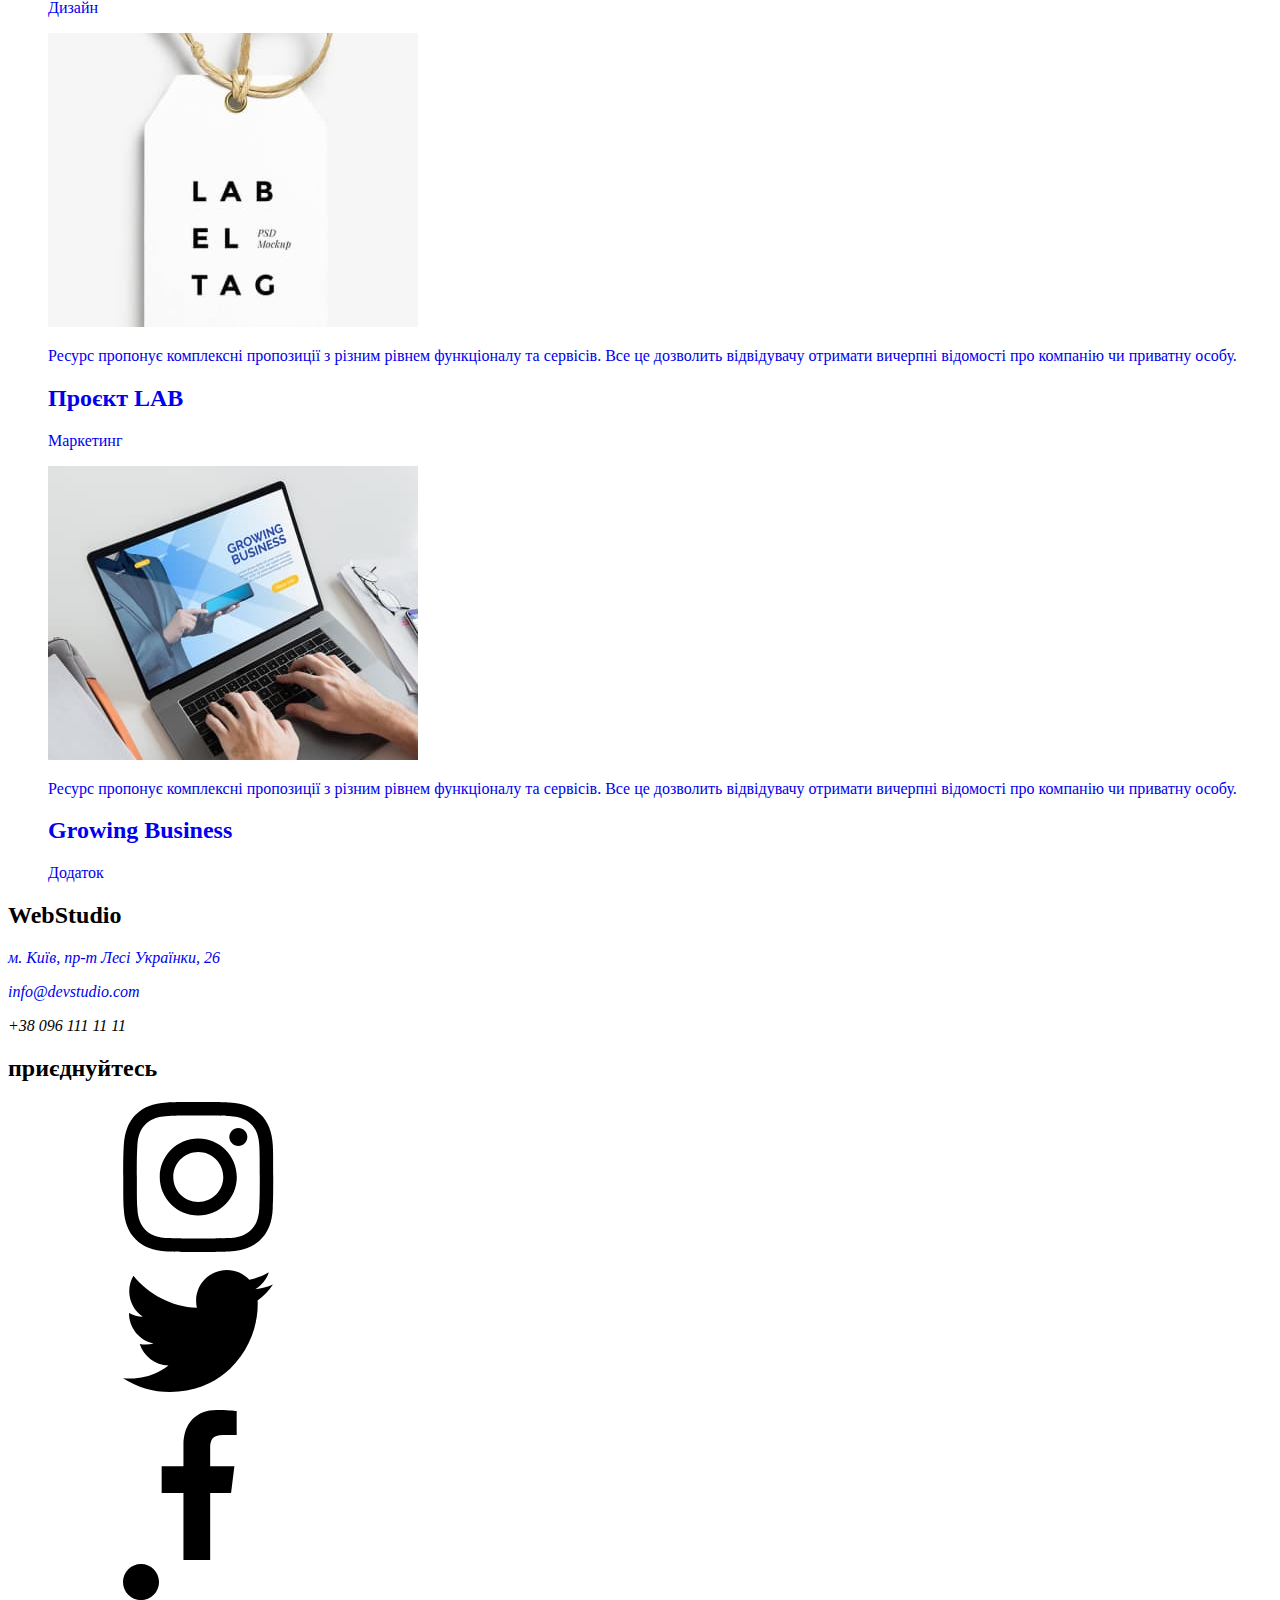
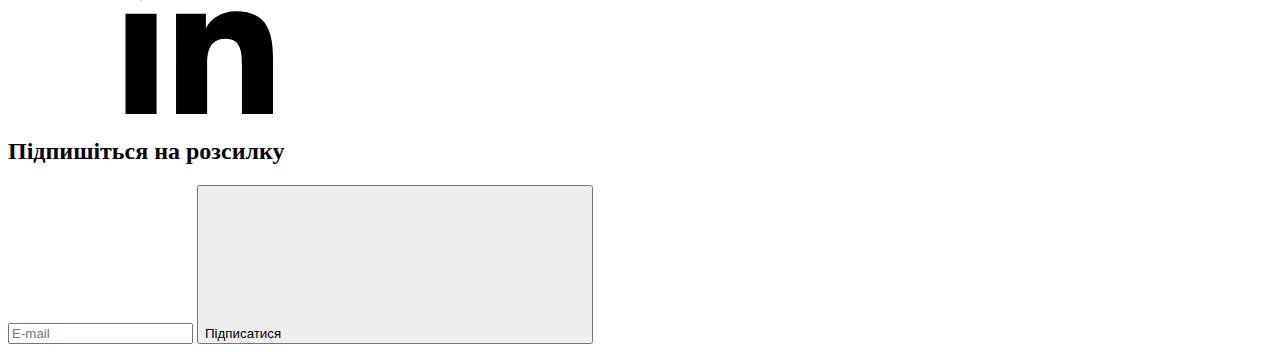
==== commit 2322d210: "lol" ====
--- a/portfolio.html
+++ b/portfolio.html
@@ -7,7 +7,7 @@
     <link rel="preconnect" href="https://fonts.googleapis.com">
     <link rel="preconnect" href="https://fonts.gstatic.com" crossorigin>
     <link href="https://fonts.googleapis.com/css2?family=Raleway:wght@700&family=Roboto:wght@400;500;700;900&display=swap" rel="stylesheet">
-    <link rel="stylesheet" href="style.css">
+    <link rel="stylesheet" href="./css/main.min.css">
 </head>
 <body>
         <header class="header">
--- a/css/main.min.css
+++ b/css/main.min.css
@@ -0,0 +1 @@
+ul,a,ol{text-decoration:none;list-style:none}/*# sourceMappingURL=main.min.css.map */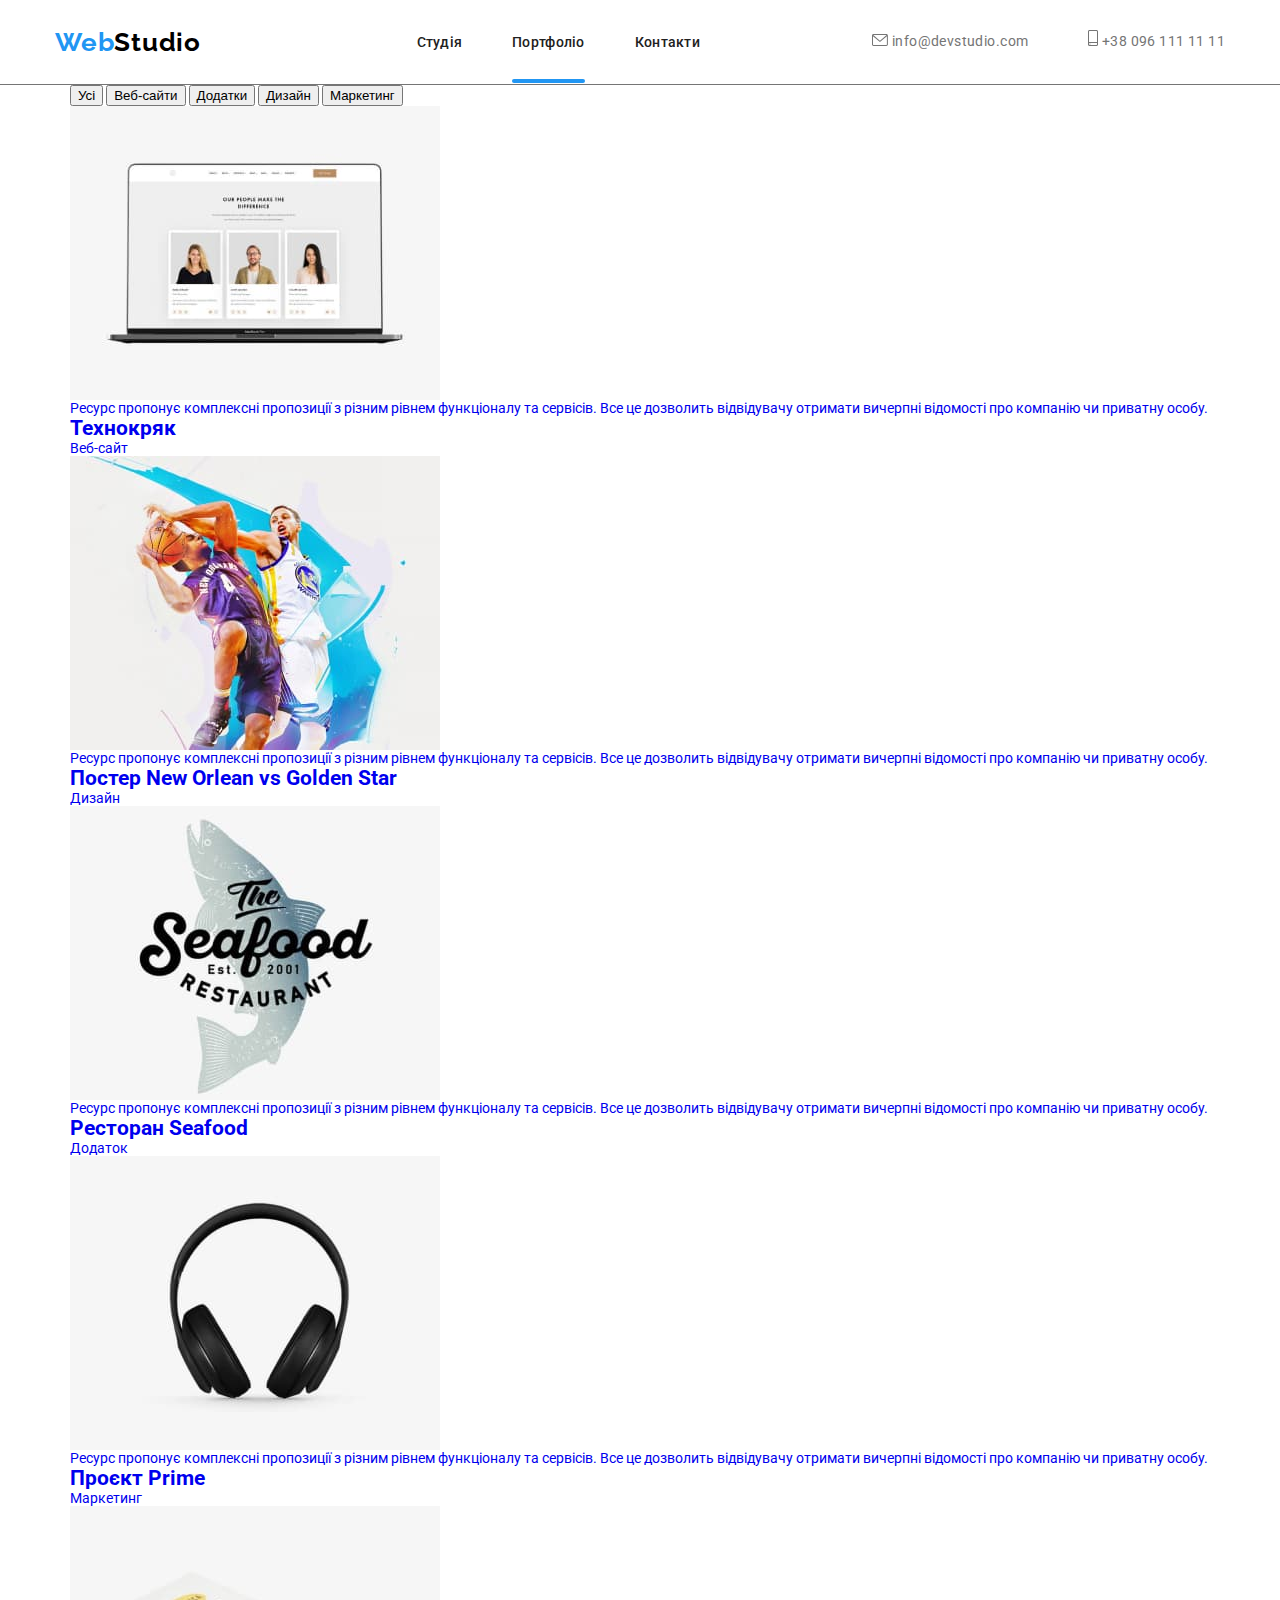
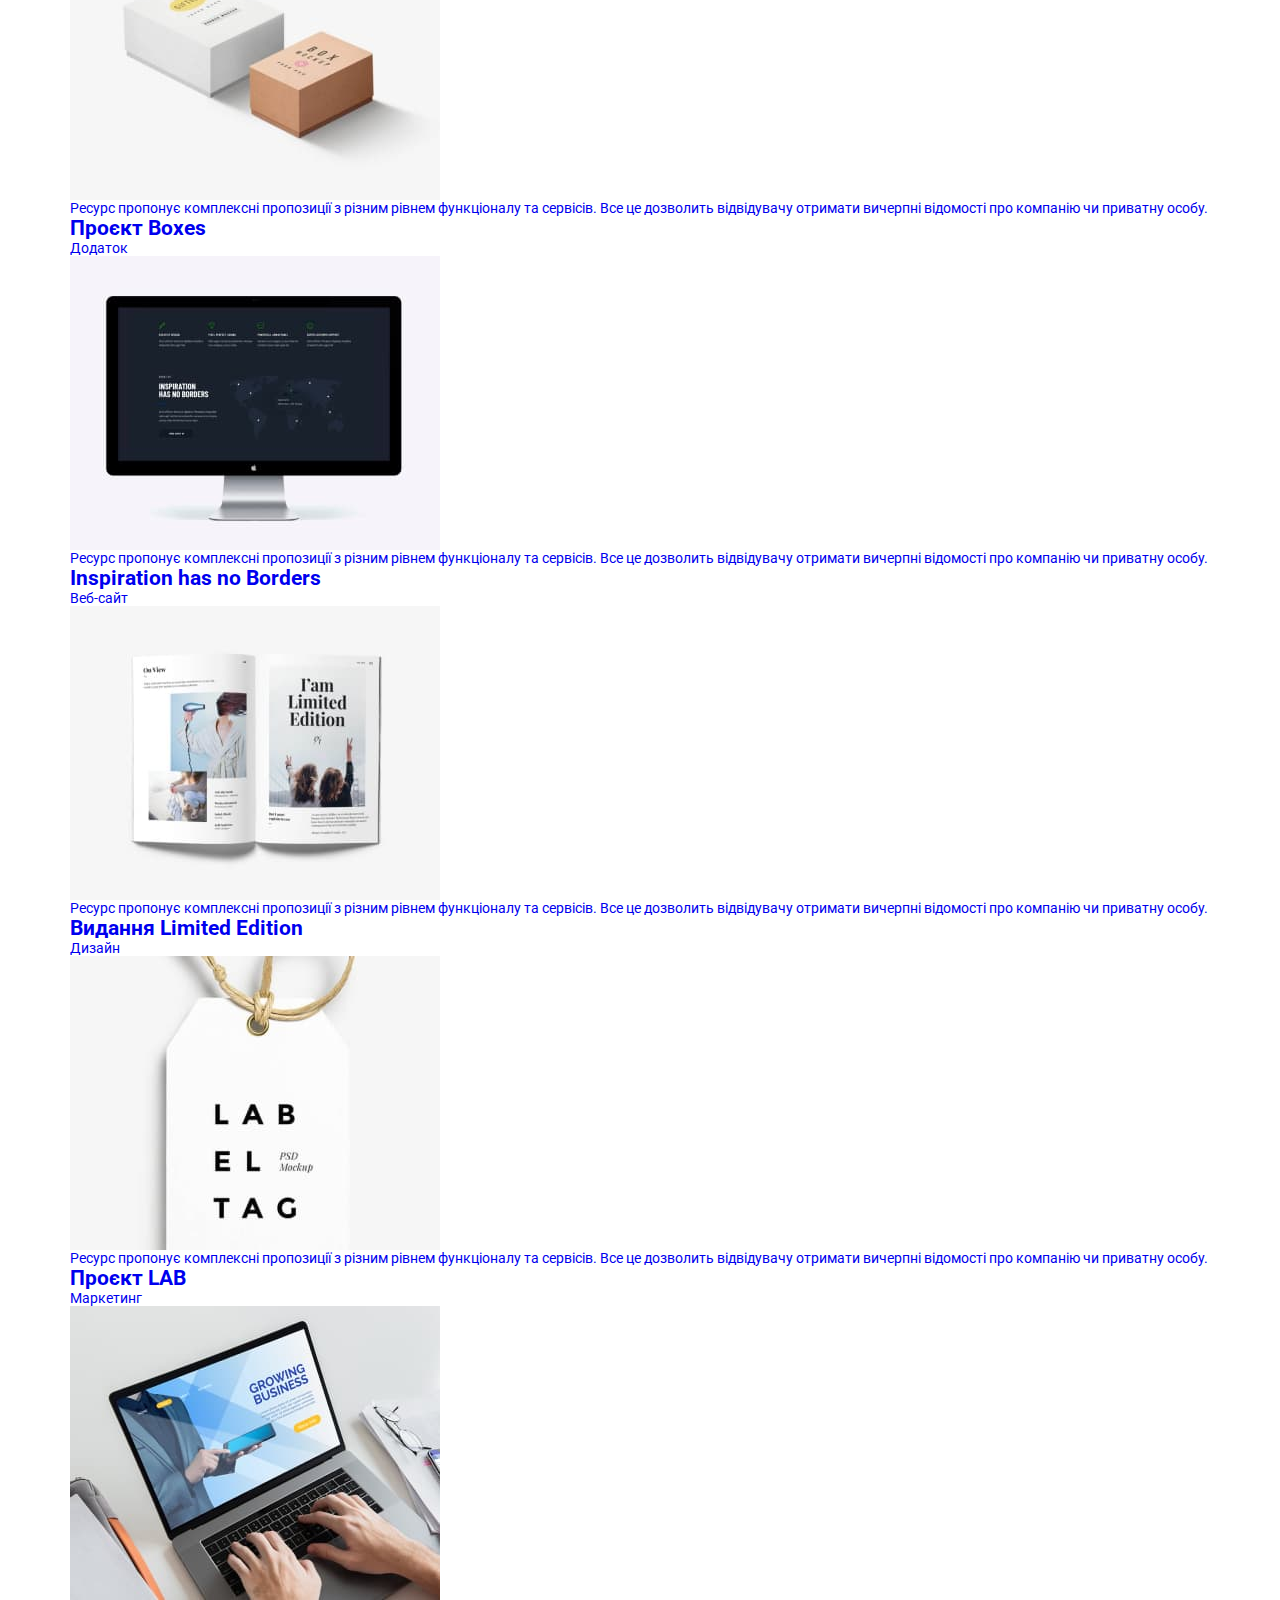
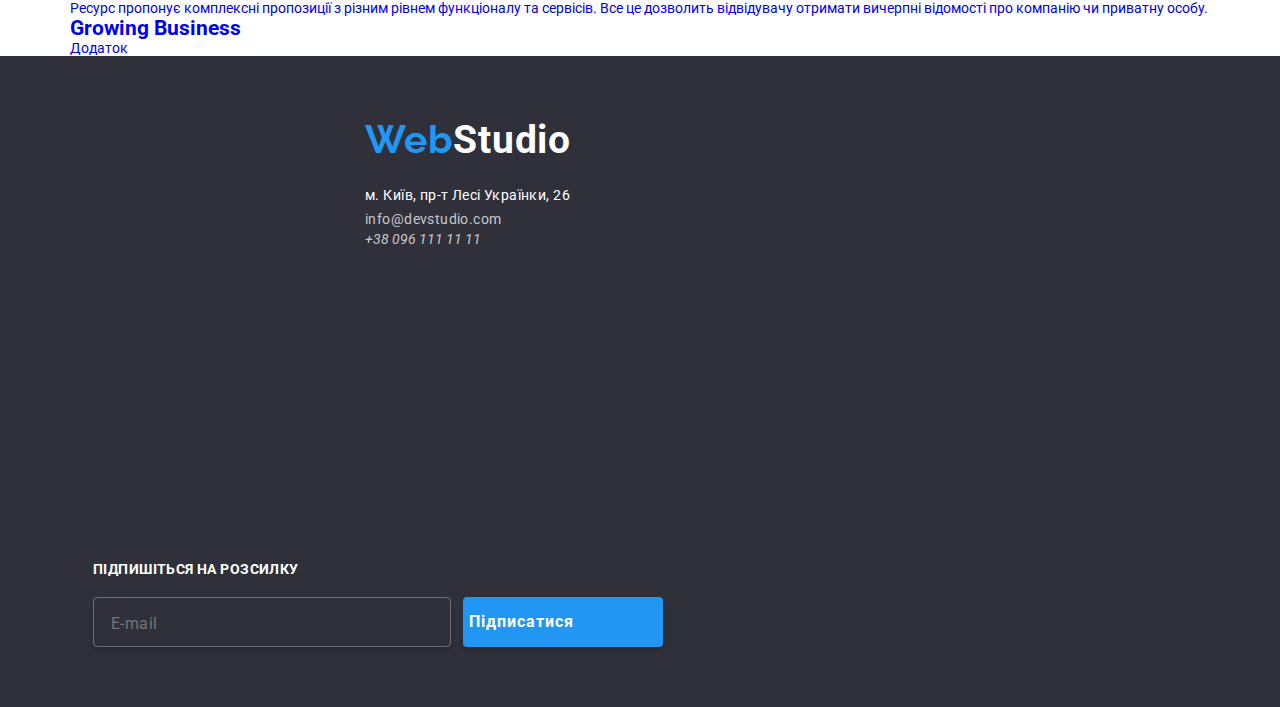
==== commit 631edb72: "lol" ====
--- a/portfolio.html
+++ b/portfolio.html
@@ -10,43 +10,45 @@
     <link rel="stylesheet" href="./css/main.min.css">
 </head>
 <body>
-        <header class="header">
-            <div class="container header-wrapper">
-                <a href="./index.html" class="logo">
-                     <span class="web">Web</span><span class="studio">Studio</span></a>
-                <nav class="site-nav">
-                      <ul class="site-list">
-                    <li class="header-list-item"> 
-                        <a class="site-link" href="/index.html" class="ctudiya">Студія</a>
-                    </li>
-                    <li class="header-list-item">
-                        <a class="site-link current" href="./portfolio.html" class="portfolio">Портфоліо</a>
-                    </li>
-                    <li class="header-list-item">
-                        <a class="site-link" href="#" class="contacts">Контакти</a>
-                    </li>
-                    </ul>
-                </nav>
-                <ul class="contacts-list">
-                    <li class="contacts-item mail">
-                        <a href="mailto:info@devstudio.com" class="header-number">
-                            <svg width="16" height="12" class="icon-envelope">
-                                <use href="./img/always-client/symbol-defs.svg#icon-envelope"></use>
-                            </svg>
-                            info@devstudio.com
-                        </a>
-                    </li>
-                    <li class="contacts-item">
-                        <a href="tel:+38 096 111 11 11" class="header-number">
-                            <svg width="10" height="16" class="icon-phone">
-                                <use href="./img/always-client/symbol-defs.svg#icon-phone"></use>
-                            </svg>
-                             +38 096 111 11 11
-                            </a>
-                    </li>
+    <header class="header">
+        <div class="container header__wrapper">
+            <a href="./index.html" class="header__logo">
+                 <span class="header__web">Web</span><span class="header__studio">Studio</span>
+            </a>
+            <nav class="site-nav">
+                  <ul class="site-list">
+
+                <li class="site-list__list-item"> 
+                    <a class="site-list__site-link" href="./index.html" class="site-list__ctudiya">Студія</a>
+                </li>
+                <li class="site-list__list-item">
+                    <a class="site-list__site-link current" href="./portfolio.html" class="site-list__portfolio">Портфоліо</a>
+                </li>
+                <li class="site-list__list-item">
+                    <a class="site-list__site-link" href="#" class="site-list__contacts">Контакти</a>
+                </li>
                 </ul>
-            </div>
-    </header>
+            </nav>
+            <ul class="header__contacts-list">
+                <li class="header__contacts-item mail">
+                    <a href="mailto:info@devstudio.com" class="header__header-number">
+                        <svg width="16" height="12" class="header__icon-envelope">
+                            <use href="./img/always-client/symbol-defs.svg#icon-envelope"></use>
+                        </svg>
+                        info@devstudio.com
+                    </a>
+                </li>
+                <li class="header__contacts-item">
+                    <a href="tel:+38 096 111 11 11" class="header__header-number">
+                        <svg width="10" height="16" class="header__icon-phone">
+                            <use href="./img/always-client/symbol-defs.svg#icon-phone"></use>
+                        </svg>
+                         +38 096 111 11 11
+                        </a>
+                </li>
+            </ul>
+        </div>
+</header>
         <main>
             <section class="portfolio-one container">
                 <div class="container">
--- a/css/main.min.css
+++ b/css/main.min.css
@@ -1 +1 @@
-ul,a,ol{text-decoration:none;list-style:none}/*# sourceMappingURL=main.min.css.map */+body{font-size:14px;font-family:"Roboto",sans-serif;font-weight:400;margin:0 auto}*,::after,::before{-webkit-box-sizing:border-box;box-sizing:border-box}h1,h2,h3,p{margin-bottom:0;margin-top:0}ul{list-style:none;padding:0;margin:0}a{text-decoration:none;cursor:pointer}img{display:block;max-width:100%;height:auto}.container{width:1200px;padding-left:15px;padding-right:15px;margin:0 auto}header{background:#fff}.header__wrapper{display:-webkit-box;display:-ms-flexbox;display:flex;-webkit-box-align:center;-ms-flex-align:center;align-items:center;-webkit-box-pack:justify;-ms-flex-pack:justify;justify-content:space-between}.header__mail,.header__number{color:#757575}.header__mail:hover,.header__mail:focus,.header__number:hover,.header__number:focus{color:#2196f3}.header__contacts-item .header__header-number{-webkit-transition:color 250ms cubic-bezier(0.4, 0, 0.2, 1);transition:color 250ms cubic-bezier(0.4, 0, 0.2, 1)}.header__header-number .header__icon-phone{-webkit-transition:fill 250ms cubic-bezier(0.4, 0, 0.2, 1);transition:fill 250ms cubic-bezier(0.4, 0, 0.2, 1)}.header__icon-envelope,.header__icon-phone{fill:#757575}.header__header-number .header__icon-envelope{-webkit-transition:fill 250ms cubic-bezier(0.4, 0, 0.2, 1);transition:fill 250ms cubic-bezier(0.4, 0, 0.2, 1)}.header__contacts-list .header__header-number:hover{color:#2196f3}.header__header-number:hover .header__icon-phone{fill:#2196f3;-webkit-transition:color 250ms cubic-bezier(0.4, 0, 0.2, 1);transition:color 250ms cubic-bezier(0.4, 0, 0.2, 1)}.header__header-number:hover .header__icon-envelope{fill:#2196f3;-webkit-transition:color 250ms cubic-bezier(0.4, 0, 0.2, 1);transition:color 250ms cubic-bezier(0.4, 0, 0.2, 1)}.header__icon-phone{margin-left:10px}.site-list__list-item{margin-bottom:34px;margin-top:34px}header{border-bottom:1px solid #757575}.header__contacts-list{display:-webkit-box;display:-ms-flexbox;display:flex}.mail{margin-right:50px;color:#757575}.header__header-number{margin:0px;color:#757575;font-weight:400;line-height:170%;letter-spacing:.42px}.mail:hover,.mail:focus{color:#2196f3}.contacts{color:#212121}.contacts:hover{color:#2196f3}.ctudiya{color:#212121}.ctudiya:hover{color:#2196f3}.portfolio{color:#212121}.portfolio:hover{color:#2196f3}.header-list-item:not(:last-child){margin-right:50px}.site-list{color:#212121;font-family:"Roboto";font-size:14px;font-style:normal;font-weight:500;line-height:normal;letter-spacing:.28px;list-style:none;display:-webkit-box;display:-ms-flexbox;display:flex}.site-list__site-link{text-decoration:none;color:#212121;position:relative;margin-right:50px}.site-list__site-link:hover,.site-list__site-link:focus{color:#2196f3}.header__web{color:#2196f3;font-family:"Raleway",sans-serif;font-weight:700;font-size:26px;letter-spacing:.78px}.header__studio{color:#000;font-family:"Raleway",sans-serif;font-weight:700;font-size:26px;letter-spacing:.78px}.header__logo{margin-right:93px}.site-list__site-link.current::after{content:"";display:block;background-color:#2196f3;height:4px;width:100%;border-radius:2px;position:absolute;left:0;bottom:-33px;-webkit-transition:background-color 2000ms ease;transition:background-color 2000ms ease}.site-list__site-link:hover.current::after{background-color:#135285;-webkit-transition:background-color 2000ms ease;transition:background-color 2000ms ease}.post{margin-left:auto;margin-right:auto;background-color:#2f303a;padding-top:200px;padding-bottom:200px;margin-bottom:94px;height:600px;max-width:1600px;background-repeat:no-repeat;background-size:cover;background-position:center;background-image:-webkit-gradient(linear, left top, right top, from(rgba(47, 48, 58, 0.4)), to(rgba(47, 48, 58, 0.4))),url(Img\ \(9\).png);background-image:linear-gradient(to right, rgba(47, 48, 58, 0.4), rgba(47, 48, 58, 0.4)),url(Img\ \(9\).png)}.post__title{color:#fff;text-align:center;font-family:"Roboto",sans-serif;font-size:44px;font-style:normal;font-weight:900;line-height:60px;letter-spacing:2.64px;text-transform:uppercase}.post__button{color:#fff;background-color:#2196f3;cursor:pointer;width:216px;height:50px;border-radius:4px;text-align:center;border-radius:4px;border:none;padding:10px 32px;margin:0 auto;display:-webkit-box;display:-ms-flexbox;display:flex;-webkit-box-align:center;-ms-flex-align:center;align-items:center;margin-top:30px;padding-left:50px}.post__button:hover,.post__button:focus{background-color:#247dc5}.backdrop{position:fixed;top:0;left:0;width:100%;height:100%;background-color:rgba(0,0,0,.2)}.backdrop.is-hidden{opacity:0;visibility:hidden;pointer-events:none}.modal__form-title{color:#212121;text-align:center;font-family:"Roboto",sans-serif;font-size:20px;font-style:normal;font-weight:700;line-height:normal;letter-spacing:.6px;margin-bottom:12px}.modal__form-label{color:#757575;font-family:"Roboto",sans-serif;font-size:12px;font-style:normal;font-weight:400;line-height:normal;letter-spacing:.12px;display:block}.modal__form-label-title{color:#757575;font-family:"Roboto",sans-serif;font-size:12px;font-style:normal;font-weight:400;line-height:normal;letter-spacing:.12px;display:block;margin-bottom:4px}.modal__form-input{width:448px;height:40px;-ms-flex-negative:0;flex-shrink:0}.modal{position:absolute;top:50%;left:50%;-webkit-transform:translate(-50%, -50%);transform:translate(-50%, -50%);min-width:528px;min-height:581px;background-color:#fff;border-radius:4px;-webkit-box-shadow:0px 2px 1px 0px rgba(0,0,0,.2),0px 1px 1px 0px rgba(0,0,0,.14),0px 1px 3px 0px rgba(0,0,0,.12);box-shadow:0px 2px 1px 0px rgba(0,0,0,.2),0px 1px 1px 0px rgba(0,0,0,.14),0px 1px 3px 0px rgba(0,0,0,.12)}.modal__close-button-div{display:-webkit-box;display:-ms-flexbox;display:flex;-webkit-box-pack:end;-ms-flex-pack:end;justify-content:end}.modal__close-button{width:30px;height:30px;background-color:#fff;border:1px solid rgba(0,0,0,.1);border-radius:50%;cursor:pointer;margin-top:8px;margin-left:490px;-webkit-box-sizing:border-box;box-sizing:border-box;background-repeat:no-repeat;background-position:center;display:-webkit-box;display:-ms-flexbox;display:flex;-webkit-box-align:center;-ms-flex-align:center;align-items:center;-webkit-box-pack:center;-ms-flex-pack:center;justify-content:center;margin-right:8px;margin-top:8px}.modal__close-button:hover,.modal__close-button:focus{fill:#fff}.modal__icon{fill:#000}.modal__icon:hover,.modal__icon:focus{fill:#2196f3}.comment{width:448px;height:120px;-ms-flex-negative:0;flex-shrink:0;border-radius:4px;border:1px solid rgba(33,33,33,.2);padding-top:12px;padding-left:16px}.modal__form{padding-right:40px;padding-left:40px;padding-bottom:40px;display:-webkit-box;display:-ms-flexbox;display:flex;-webkit-box-orient:vertical;-webkit-box-direction:normal;-ms-flex-direction:column;flex-direction:column}.modal__form-field{position:relative;margin-bottom:10px}.modal__form-label{display:-webkit-box;display:-ms-flexbox;display:flex;-webkit-box-orient:vertical;-webkit-box-direction:normal;-ms-flex-direction:column;flex-direction:column;text-align:start;font-size:12px;letter-spacing:.12px}.modal__form-input{padding-top:12px;padding-bottom:12px;padding-left:42px;padding-right:4px;border-radius:4px;border:1px solid #757575;width:100%;cursor:pointer;border:none}.modal__form-input:focus-within{border:1px solid #2196f3}.modal__form-input:focus-within+.modal__form-icon{fill:#2196f3}.modal__form-icon{position:absolute;top:30px;left:12px;margin-right:20px;display:-webkit-box;display:-ms-flexbox;display:flex;-webkit-box-align:center;-ms-flex-align:center;align-items:center}.modal__form-label-svg-div{border:1px solid rgba(33,33,33,.2);border-radius:4px}.modal__form-label-svg-div:hover,.modal__form-label-svg-div:focus{fill:#2196f3;border:1px solid #2196f3;border-radius:4px}.modal__form-policy-text{color:#757575;font-size:14px;font-style:normal;font-weight:400;line-height:24px;letter-spacing:.42px}.modal__form-policy-link{color:#2196f3;font-family:"Roboto",sans-serif;font-size:14px;font-style:normal;font-weight:400;line-height:24px;letter-spacing:.42px;text-decoration-line:underline}.agree-btm{border:none;border-radius:4px;background:#2196f3;-webkit-box-shadow:0px 4px 4px 0px rgba(0,0,0,.15);box-shadow:0px 4px 4px 0px rgba(0,0,0,.15);width:200px;height:50px;-ms-flex-negative:0;flex-shrink:0;width:200px;height:50px;flex-shrink:0;color:#fff;text-align:center;font-family:Roboto;font-size:16px;font-style:normal;font-weight:700;line-height:30px;letter-spacing:.96px;margin-top:30px;margin-left:120px}.agree-btm:hover{background-color:#1e84d8}.modal__form-policy-checkbox{margin-left:13px;margin-right:7px}.benefits__pictures{display:-webkit-box;display:-ms-flexbox;display:flex;-webkit-box-pack:justify;-ms-flex-pack:justify;justify-content:space-between}.benefits{margin-bottom:118px}.benefits__list{display:-webkit-box;display:-ms-flexbox;display:flex;-webkit-box-align:start;-ms-flex-align:start;align-items:flex-start}.benefits__block::before{width:270px;height:120px;background-color:#f5f4fa;display:block;background-image:url(./img/before-imgs/Vector.png);content:"";background-repeat:no-repeat;background-size:70px;background-position:center;margin-bottom:30px}.benefits__block:nth-child(2):before{background-image:url(./img/before-imgs/clock\ 1.png)}.benefits__block:nth-child(3):before{background-image:url(./img/before-imgs/diagram\ 1.png)}.benefits__block:nth-child(4):before{background-image:url(./img/before-imgs/astronaut\ 1.png)}.benefits__block:not(:last-child){margin-right:30px}.benefits__name{color:#212121;font-size:14px;font-family:Roboto;font-weight:700;letter-spacing:.42px}.benefits__text{color:#757575;font-size:14px;font-family:Roboto;letter-spacing:.42px;font-weight:400;line-height:24px}.activity__div{position:relative}.activity__div>.activity__name{position:absolute;bottom:0;left:0}.activity__name{color:#fff;text-align:center;font-family:Roboto;font-size:14px;font-style:normal;font-weight:700;line-height:normal;letter-spacing:.42px;text-transform:uppercase;background:rgba(47,48,58,.8);padding:27px 107px;width:100%}.activity__list{display:-webkit-box;display:-ms-flexbox;display:flex;-webkit-box-pack:justify;-ms-flex-pack:justify;justify-content:space-between}.activity{background-color:#fff}.activity__title{color:#212121;text-align:center;font-size:36px;font-style:normal;font-weight:700;line-height:normal;letter-spacing:1.08px}.title{color:var(--title-text-color);text-align:center;font-size:36px;font-style:normal;font-weight:700;line-height:normal;letter-spacing:1.08px}.team__list{display:-webkit-box;display:-ms-flexbox;display:flex;-webkit-box-pack:justify;-ms-flex-pack:justify;justify-content:space-between}.team{background-color:var(--team-color);padding-top:50px;padding-bottom:94px}.team__card{background-color:var(--primary-background-color);width:270px;-webkit-box-shadow:0px 2px 1px 0px rgba(0,0,0,.2),0px 1px 1px 0px rgba(0,0,0,.14),0px 1px 3px 0px rgba(0,0,0,.12);box-shadow:0px 2px 1px 0px rgba(0,0,0,.2),0px 1px 1px 0px rgba(0,0,0,.14),0px 1px 3px 0px rgba(0,0,0,.12);border-radius:0px 0px 4px 4px}.team__card:not(:last-child){margin-right:30px}.team__name{color:var(--title-text-color);font-size:16px;font-weight:500;line-height:normal;letter-spacing:.48px;text-align:center;margin-top:30px;margin-bottom:10px}.team__position{color:var(--primary-text-color);font-size:16px;font-style:normal;font-weight:400;line-height:normal;letter-spacing:.48px;text-align:center;margin-bottom:30px}.team__img-list{margin-top:16px;display:-webkit-box;display:-ms-flexbox;display:flex;-webkit-box-pack:justify;-ms-flex-pack:justify;justify-content:space-between;margin-bottom:30px;margin-left:36px;margin-right:36px}.team__card-link{width:44px;height:44px;border-radius:50%;fill:var(--icon-fill);display:-webkit-box;display:-ms-flexbox;display:flex;-webkit-box-pack:center;-ms-flex-pack:center;justify-content:center;-webkit-box-align:center;-ms-flex-align:center;align-items:center;-webkit-transition:background-color 250ms var(--time-function),fill 250ms var(--time-function);transition:background-color 250ms var(--time-function),fill 250ms var(--time-function)}.team__card-link:hover{background-color:#2196f3}.team__svg{width:20px;height:20px}.team__img-list-item:hover .card-link,.team__img-list-item:focus .cardlink{fill:var(--primary-background-color)}.team__img-lis{display:-webkit-box;display:-ms-flexbox;display:flex;-webkit-box-pack:justify;-ms-flex-pack:justify;justify-content:space-between}.team{background-color:#f5f4fa}.always__last-section-list{margin-top:50px;display:-webkit-box;display:-ms-flexbox;display:flex;-webkit-box-pack:justify;-ms-flex-pack:justify;justify-content:space-between;margin-left:-30px}.always__last-section-item{margin-left:30px}.always__last-section-div{width:170px;height:92px;display:-webkit-box;display:-ms-flexbox;display:flex;-webkit-box-pack:center;-ms-flex-pack:center;justify-content:center;-webkit-box-align:center;-ms-flex-align:center;align-items:center;-webkit-box-sizing:border-box;box-sizing:border-box}.always__last-section-svg{width:170px;height:92px;border:1px solid #afb1b8;border-radius:4px;fill:#afb1b8;-webkit-transition:border-color 250ms var(--time-function),fill 250ms var(--time-function);transition:border-color 250ms var(--time-function),fill 250ms var(--time-function)}.always__last-section-svg:hover,.always__last-section-svg:focus{fill:#2196f3;border:1px solid #2196f3}.always__svg-hover-img-size{margin-top:60px}.always-clients{height:372px;background-color:#fff}.always__title{text-align:center;margin-top:94px;color:#212121;text-align:center;font-family:"Roboto",sans-serif;font-size:36px;font-style:normal;font-weight:700;line-height:normal;letter-spacing:1.08px}.fmc{margin-left:350px}.logo{font-size:26px;font-style:normal;font-weight:700;line-height:normal;letter-spacing:.78px}.footer-logo{color:#fff;margin-bottom:20px}.web{color:#2196f3;font-family:"Raleway",sans-serif;font-weight:700}.studio{color:#000;font-family:"Raleway",sans-serif;font-weight:700}.address-text{margin-bottom:9px;font-size:14px;font-style:normal;font-weight:400;line-height:24px;letter-spacing:.42px;color:#fff}footer{background-color:#2f303a;padding-top:60px;padding-bottom:60px;color:#fff}.grey{color:#c8c8c8;cursor:pointer;text-decoration:none}.lol{margin-left:-900px;margin-top:20px}.footer-logo-title{font-family:"Roboto",sans-serif;font-size:14px;font-style:normal;font-weight:700;line-height:normal;letter-spacing:.42px;text-transform:uppercase}.card-lin{width:44px;height:44px;border-radius:50%;fill:#fff;background-color:rgba(255,255,255,.1);display:-webkit-box;display:-ms-flexbox;display:flex;-webkit-box-pack:center;-ms-flex-pack:center;justify-content:center;-webkit-box-align:center;-ms-flex-align:center;align-items:center;margin-right:10px;margin-top:20px;-webkit-transition:background-color 250ms cubic-bezier(0.4, 0, 0.2, 1),fill 250ms cubic-bezier(0.4, 0, 0.2, 1);transition:background-color 250ms cubic-bezier(0.4, 0, 0.2, 1),fill 250ms cubic-bezier(0.4, 0, 0.2, 1)}.card-lin:hover,.card-lin:focus{background-color:#2196f3;-webkit-transition:background-color 250ms cubic-bezier(0.4, 0, 0.2, 1),fill 250ms cubic-bezier(0.4, 0, 0.2, 1);transition:background-color 250ms cubic-bezier(0.4, 0, 0.2, 1),fill 250ms cubic-bezier(0.4, 0, 0.2, 1)}.team-svg{width:20px;height:20px}.final-email{margin-top:22px;margin-left:93px}.send-email-title{color:#fff;font-size:14px;font-style:normal;font-weight:700;line-height:normal;letter-spacing:.42px;text-transform:uppercase;margin-bottom:20px}.send-email{display:-webkit-box;display:-ms-flexbox;display:flex}.footer-email-label{width:358px;height:50px;-ms-flex-negative:0;flex-shrink:0;border-radius:4px;border:1px solid rgba(255,255,255,.3);background:rgba(33,150,243,0);-webkit-box-shadow:0px 4px 4px 0px rgba(0,0,0,.15);box-shadow:0px 4px 4px 0px rgba(0,0,0,.15);margin-right:12px}.footer-email-input{margin-top:15px;margin-left:15px;border:none;background:rgba(33,150,243,0);display:-webkit-box;display:-ms-flexbox;display:flex;-webkit-box-orient:vertical;-webkit-box-direction:normal;-ms-flex-direction:column;flex-direction:column;-webkit-box-pack:center;-ms-flex-pack:center;justify-content:center;-ms-flex-negative:0;flex-shrink:0;color:rgba(255,255,255,.6);font-family:Roboto;font-size:16px;font-style:normal;font-weight:400;line-height:20px;letter-spacing:.48px}.send-email-button{width:200px;height:50px;-ms-flex-negative:0;flex-shrink:0;border-radius:4px;background-color:#2196f3;-webkit-box-shadow:0px 4px 4px 0px rgba(0,0,0,.15);box-shadow:0px 4px 4px 0px rgba(0,0,0,.15);color:#fff;text-align:center;font-family:Roboto;font-size:16px;font-style:normal;font-weight:700;line-height:30px;letter-spacing:.96px;display:-webkit-box;display:-ms-flexbox;display:flex;-webkit-box-align:center;-ms-flex-align:center;align-items:center;-webkit-box-pack:center;-ms-flex-pack:center;justify-content:center;border:none;-webkit-transition:background-color 250ms cubic-bezier(0.4, 0, 0.2, 1);transition:background-color 250ms cubic-bezier(0.4, 0, 0.2, 1)}.footer-svag-paperplane{margin-left:10px}/*# sourceMappingURL=main.min.css.map */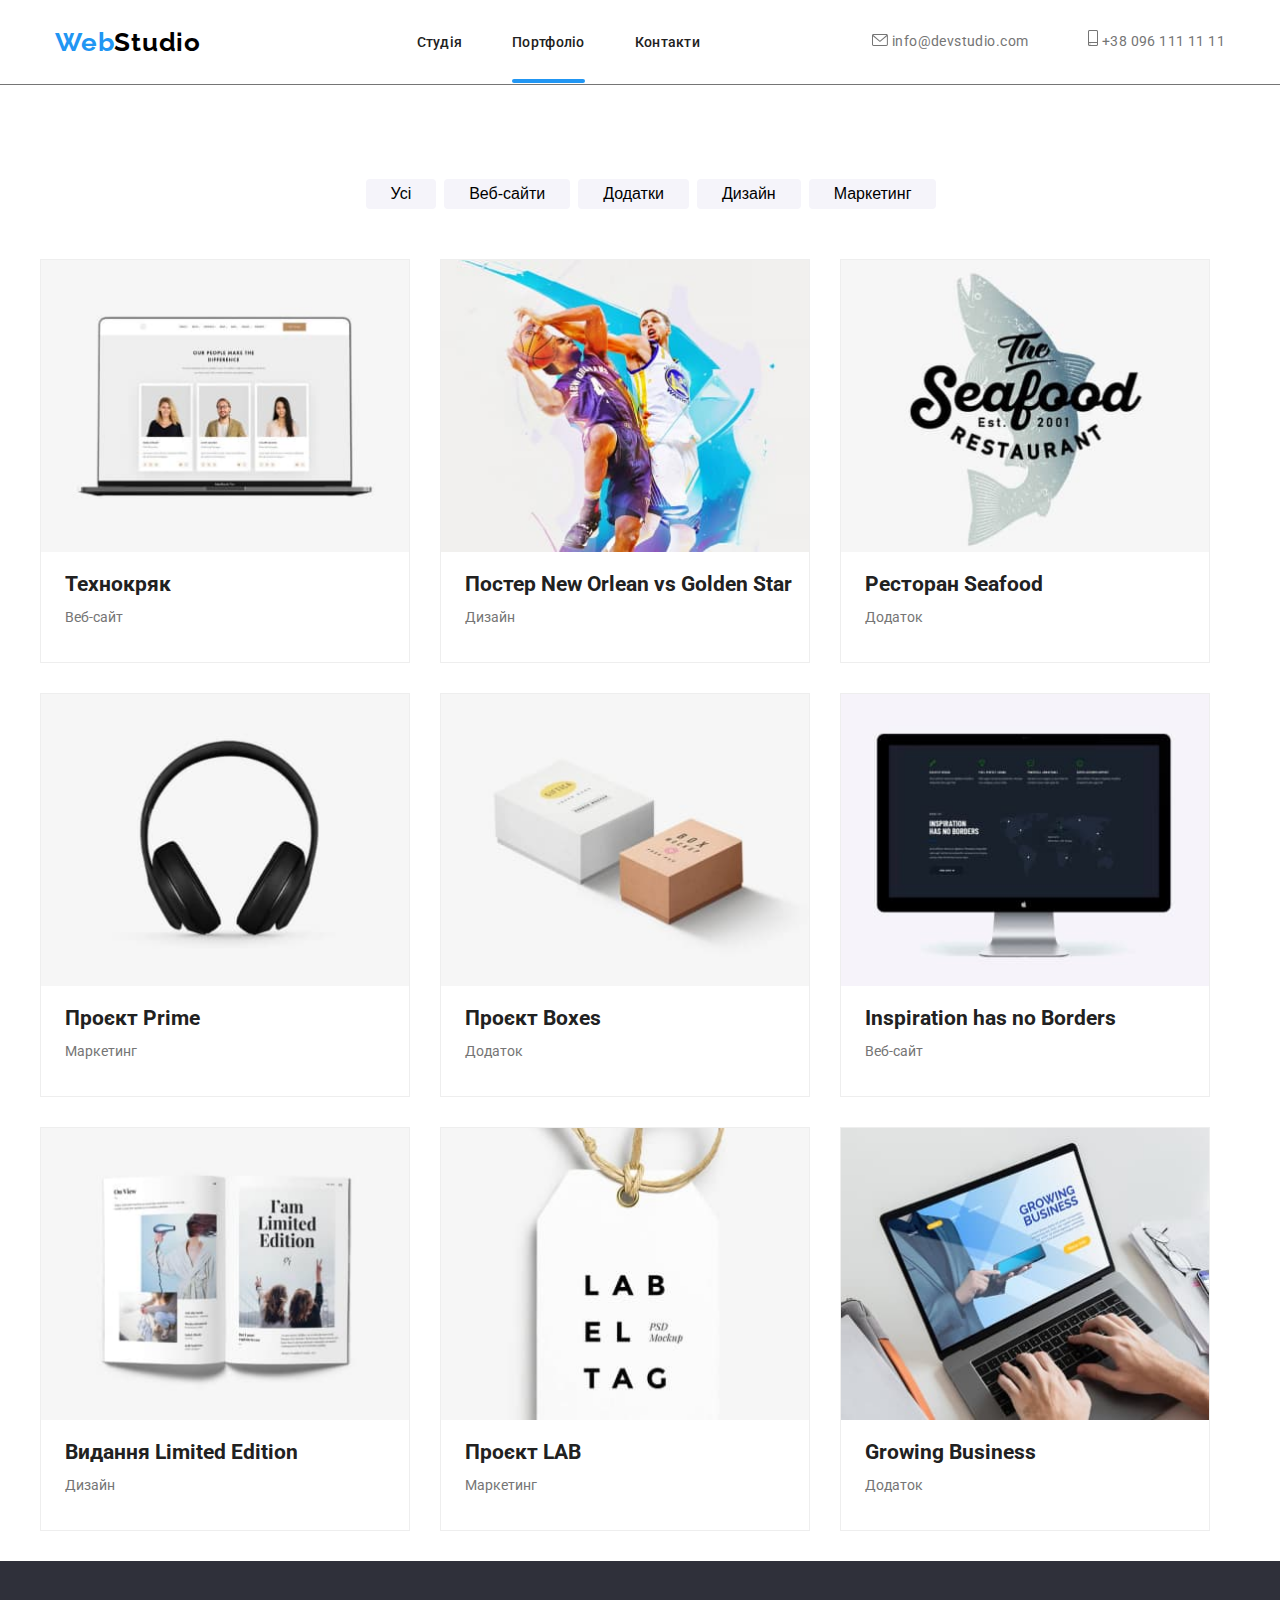
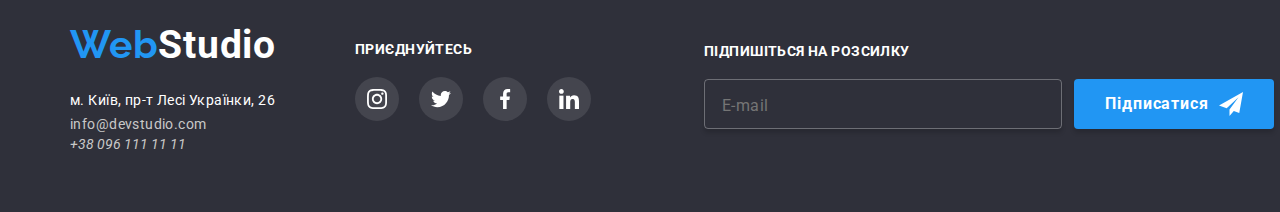
==== commit bcdf2c8e: "lol" ====
--- a/portfolio.html
+++ b/portfolio.html
@@ -242,7 +242,7 @@
             </section>
         </main>
         <footer class="footer">
-            <div class="footer-list-one">
+            <div class="container footer-list-one">
                 <div class="fmc">
                     <div class="container">
                         <div class="logo">
@@ -302,9 +302,9 @@
                         </label>
                         <button class="send-email-button">
                             Підписатися
-                            <svg>
-                                <use></use>
-                            </svg>
+                            <svg xmlns="http://www.w3.org/2000/svg" width="24" height="24" viewBox="0 0 24 24" fill="none" class="footer-svag-paperplane">
+                                <path d="M24 0L0 13.5L7.66994 16.3407L19.5 5.25002L10.5017 17.3896L10.509 17.3923L10.5 17.3896V24.0001L14.8013 18.982L20.2501 21.0001L24 0Z" fill="white"/>
+                                </svg>
                         </button>
                     </div>
                 </div>
--- a/css/main.min.css
+++ b/css/main.min.css
@@ -1 +1 @@
-body{font-size:14px;font-family:"Roboto",sans-serif;font-weight:400;margin:0 auto}*,::after,::before{-webkit-box-sizing:border-box;box-sizing:border-box}h1,h2,h3,p{margin-bottom:0;margin-top:0}ul{list-style:none;padding:0;margin:0}a{text-decoration:none;cursor:pointer}img{display:block;max-width:100%;height:auto}.container{width:1200px;padding-left:15px;padding-right:15px;margin:0 auto}header{background:#fff}.header__wrapper{display:-webkit-box;display:-ms-flexbox;display:flex;-webkit-box-align:center;-ms-flex-align:center;align-items:center;-webkit-box-pack:justify;-ms-flex-pack:justify;justify-content:space-between}.header__mail,.header__number{color:#757575}.header__mail:hover,.header__mail:focus,.header__number:hover,.header__number:focus{color:#2196f3}.header__contacts-item .header__header-number{-webkit-transition:color 250ms cubic-bezier(0.4, 0, 0.2, 1);transition:color 250ms cubic-bezier(0.4, 0, 0.2, 1)}.header__header-number .header__icon-phone{-webkit-transition:fill 250ms cubic-bezier(0.4, 0, 0.2, 1);transition:fill 250ms cubic-bezier(0.4, 0, 0.2, 1)}.header__icon-envelope,.header__icon-phone{fill:#757575}.header__header-number .header__icon-envelope{-webkit-transition:fill 250ms cubic-bezier(0.4, 0, 0.2, 1);transition:fill 250ms cubic-bezier(0.4, 0, 0.2, 1)}.header__contacts-list .header__header-number:hover{color:#2196f3}.header__header-number:hover .header__icon-phone{fill:#2196f3;-webkit-transition:color 250ms cubic-bezier(0.4, 0, 0.2, 1);transition:color 250ms cubic-bezier(0.4, 0, 0.2, 1)}.header__header-number:hover .header__icon-envelope{fill:#2196f3;-webkit-transition:color 250ms cubic-bezier(0.4, 0, 0.2, 1);transition:color 250ms cubic-bezier(0.4, 0, 0.2, 1)}.header__icon-phone{margin-left:10px}.site-list__list-item{margin-bottom:34px;margin-top:34px}header{border-bottom:1px solid #757575}.header__contacts-list{display:-webkit-box;display:-ms-flexbox;display:flex}.mail{margin-right:50px;color:#757575}.header__header-number{margin:0px;color:#757575;font-weight:400;line-height:170%;letter-spacing:.42px}.mail:hover,.mail:focus{color:#2196f3}.contacts{color:#212121}.contacts:hover{color:#2196f3}.ctudiya{color:#212121}.ctudiya:hover{color:#2196f3}.portfolio{color:#212121}.portfolio:hover{color:#2196f3}.header-list-item:not(:last-child){margin-right:50px}.site-list{color:#212121;font-family:"Roboto";font-size:14px;font-style:normal;font-weight:500;line-height:normal;letter-spacing:.28px;list-style:none;display:-webkit-box;display:-ms-flexbox;display:flex}.site-list__site-link{text-decoration:none;color:#212121;position:relative;margin-right:50px}.site-list__site-link:hover,.site-list__site-link:focus{color:#2196f3}.header__web{color:#2196f3;font-family:"Raleway",sans-serif;font-weight:700;font-size:26px;letter-spacing:.78px}.header__studio{color:#000;font-family:"Raleway",sans-serif;font-weight:700;font-size:26px;letter-spacing:.78px}.header__logo{margin-right:93px}.site-list__site-link.current::after{content:"";display:block;background-color:#2196f3;height:4px;width:100%;border-radius:2px;position:absolute;left:0;bottom:-33px;-webkit-transition:background-color 2000ms ease;transition:background-color 2000ms ease}.site-list__site-link:hover.current::after{background-color:#135285;-webkit-transition:background-color 2000ms ease;transition:background-color 2000ms ease}.post{margin-left:auto;margin-right:auto;background-color:#2f303a;padding-top:200px;padding-bottom:200px;margin-bottom:94px;height:600px;max-width:1600px;background-repeat:no-repeat;background-size:cover;background-position:center;background-image:-webkit-gradient(linear, left top, right top, from(rgba(47, 48, 58, 0.4)), to(rgba(47, 48, 58, 0.4))),url(Img\ \(9\).png);background-image:linear-gradient(to right, rgba(47, 48, 58, 0.4), rgba(47, 48, 58, 0.4)),url(Img\ \(9\).png)}.post__title{color:#fff;text-align:center;font-family:"Roboto",sans-serif;font-size:44px;font-style:normal;font-weight:900;line-height:60px;letter-spacing:2.64px;text-transform:uppercase}.post__button{color:#fff;background-color:#2196f3;cursor:pointer;width:216px;height:50px;border-radius:4px;text-align:center;border-radius:4px;border:none;padding:10px 32px;margin:0 auto;display:-webkit-box;display:-ms-flexbox;display:flex;-webkit-box-align:center;-ms-flex-align:center;align-items:center;margin-top:30px;padding-left:50px}.post__button:hover,.post__button:focus{background-color:#247dc5}.backdrop{position:fixed;top:0;left:0;width:100%;height:100%;background-color:rgba(0,0,0,.2)}.backdrop.is-hidden{opacity:0;visibility:hidden;pointer-events:none}.modal__form-title{color:#212121;text-align:center;font-family:"Roboto",sans-serif;font-size:20px;font-style:normal;font-weight:700;line-height:normal;letter-spacing:.6px;margin-bottom:12px}.modal__form-label{color:#757575;font-family:"Roboto",sans-serif;font-size:12px;font-style:normal;font-weight:400;line-height:normal;letter-spacing:.12px;display:block}.modal__form-label-title{color:#757575;font-family:"Roboto",sans-serif;font-size:12px;font-style:normal;font-weight:400;line-height:normal;letter-spacing:.12px;display:block;margin-bottom:4px}.modal__form-input{width:448px;height:40px;-ms-flex-negative:0;flex-shrink:0}.modal{position:absolute;top:50%;left:50%;-webkit-transform:translate(-50%, -50%);transform:translate(-50%, -50%);min-width:528px;min-height:581px;background-color:#fff;border-radius:4px;-webkit-box-shadow:0px 2px 1px 0px rgba(0,0,0,.2),0px 1px 1px 0px rgba(0,0,0,.14),0px 1px 3px 0px rgba(0,0,0,.12);box-shadow:0px 2px 1px 0px rgba(0,0,0,.2),0px 1px 1px 0px rgba(0,0,0,.14),0px 1px 3px 0px rgba(0,0,0,.12)}.modal__close-button-div{display:-webkit-box;display:-ms-flexbox;display:flex;-webkit-box-pack:end;-ms-flex-pack:end;justify-content:end}.modal__close-button{width:30px;height:30px;background-color:#fff;border:1px solid rgba(0,0,0,.1);border-radius:50%;cursor:pointer;margin-top:8px;margin-left:490px;-webkit-box-sizing:border-box;box-sizing:border-box;background-repeat:no-repeat;background-position:center;display:-webkit-box;display:-ms-flexbox;display:flex;-webkit-box-align:center;-ms-flex-align:center;align-items:center;-webkit-box-pack:center;-ms-flex-pack:center;justify-content:center;margin-right:8px;margin-top:8px}.modal__close-button:hover,.modal__close-button:focus{fill:#fff}.modal__icon{fill:#000}.modal__icon:hover,.modal__icon:focus{fill:#2196f3}.comment{width:448px;height:120px;-ms-flex-negative:0;flex-shrink:0;border-radius:4px;border:1px solid rgba(33,33,33,.2);padding-top:12px;padding-left:16px}.modal__form{padding-right:40px;padding-left:40px;padding-bottom:40px;display:-webkit-box;display:-ms-flexbox;display:flex;-webkit-box-orient:vertical;-webkit-box-direction:normal;-ms-flex-direction:column;flex-direction:column}.modal__form-field{position:relative;margin-bottom:10px}.modal__form-label{display:-webkit-box;display:-ms-flexbox;display:flex;-webkit-box-orient:vertical;-webkit-box-direction:normal;-ms-flex-direction:column;flex-direction:column;text-align:start;font-size:12px;letter-spacing:.12px}.modal__form-input{padding-top:12px;padding-bottom:12px;padding-left:42px;padding-right:4px;border-radius:4px;border:1px solid #757575;width:100%;cursor:pointer;border:none}.modal__form-input:focus-within{border:1px solid #2196f3}.modal__form-input:focus-within+.modal__form-icon{fill:#2196f3}.modal__form-icon{position:absolute;top:30px;left:12px;margin-right:20px;display:-webkit-box;display:-ms-flexbox;display:flex;-webkit-box-align:center;-ms-flex-align:center;align-items:center}.modal__form-label-svg-div{border:1px solid rgba(33,33,33,.2);border-radius:4px}.modal__form-label-svg-div:hover,.modal__form-label-svg-div:focus{fill:#2196f3;border:1px solid #2196f3;border-radius:4px}.modal__form-policy-text{color:#757575;font-size:14px;font-style:normal;font-weight:400;line-height:24px;letter-spacing:.42px}.modal__form-policy-link{color:#2196f3;font-family:"Roboto",sans-serif;font-size:14px;font-style:normal;font-weight:400;line-height:24px;letter-spacing:.42px;text-decoration-line:underline}.agree-btm{border:none;border-radius:4px;background:#2196f3;-webkit-box-shadow:0px 4px 4px 0px rgba(0,0,0,.15);box-shadow:0px 4px 4px 0px rgba(0,0,0,.15);width:200px;height:50px;-ms-flex-negative:0;flex-shrink:0;width:200px;height:50px;flex-shrink:0;color:#fff;text-align:center;font-family:Roboto;font-size:16px;font-style:normal;font-weight:700;line-height:30px;letter-spacing:.96px;margin-top:30px;margin-left:120px}.agree-btm:hover{background-color:#1e84d8}.modal__form-policy-checkbox{margin-left:13px;margin-right:7px}.benefits__pictures{display:-webkit-box;display:-ms-flexbox;display:flex;-webkit-box-pack:justify;-ms-flex-pack:justify;justify-content:space-between}.benefits{margin-bottom:118px}.benefits__list{display:-webkit-box;display:-ms-flexbox;display:flex;-webkit-box-align:start;-ms-flex-align:start;align-items:flex-start}.benefits__block::before{width:270px;height:120px;background-color:#f5f4fa;display:block;background-image:url(./img/before-imgs/Vector.png);content:"";background-repeat:no-repeat;background-size:70px;background-position:center;margin-bottom:30px}.benefits__block:nth-child(2):before{background-image:url(./img/before-imgs/clock\ 1.png)}.benefits__block:nth-child(3):before{background-image:url(./img/before-imgs/diagram\ 1.png)}.benefits__block:nth-child(4):before{background-image:url(./img/before-imgs/astronaut\ 1.png)}.benefits__block:not(:last-child){margin-right:30px}.benefits__name{color:#212121;font-size:14px;font-family:Roboto;font-weight:700;letter-spacing:.42px}.benefits__text{color:#757575;font-size:14px;font-family:Roboto;letter-spacing:.42px;font-weight:400;line-height:24px}.activity__div{position:relative}.activity__div>.activity__name{position:absolute;bottom:0;left:0}.activity__name{color:#fff;text-align:center;font-family:Roboto;font-size:14px;font-style:normal;font-weight:700;line-height:normal;letter-spacing:.42px;text-transform:uppercase;background:rgba(47,48,58,.8);padding:27px 107px;width:100%}.activity__list{display:-webkit-box;display:-ms-flexbox;display:flex;-webkit-box-pack:justify;-ms-flex-pack:justify;justify-content:space-between}.activity{background-color:#fff}.activity__title{color:#212121;text-align:center;font-size:36px;font-style:normal;font-weight:700;line-height:normal;letter-spacing:1.08px}.title{color:var(--title-text-color);text-align:center;font-size:36px;font-style:normal;font-weight:700;line-height:normal;letter-spacing:1.08px}.team__list{display:-webkit-box;display:-ms-flexbox;display:flex;-webkit-box-pack:justify;-ms-flex-pack:justify;justify-content:space-between}.team{background-color:var(--team-color);padding-top:50px;padding-bottom:94px}.team__card{background-color:var(--primary-background-color);width:270px;-webkit-box-shadow:0px 2px 1px 0px rgba(0,0,0,.2),0px 1px 1px 0px rgba(0,0,0,.14),0px 1px 3px 0px rgba(0,0,0,.12);box-shadow:0px 2px 1px 0px rgba(0,0,0,.2),0px 1px 1px 0px rgba(0,0,0,.14),0px 1px 3px 0px rgba(0,0,0,.12);border-radius:0px 0px 4px 4px}.team__card:not(:last-child){margin-right:30px}.team__name{color:var(--title-text-color);font-size:16px;font-weight:500;line-height:normal;letter-spacing:.48px;text-align:center;margin-top:30px;margin-bottom:10px}.team__position{color:var(--primary-text-color);font-size:16px;font-style:normal;font-weight:400;line-height:normal;letter-spacing:.48px;text-align:center;margin-bottom:30px}.team__img-list{margin-top:16px;display:-webkit-box;display:-ms-flexbox;display:flex;-webkit-box-pack:justify;-ms-flex-pack:justify;justify-content:space-between;margin-bottom:30px;margin-left:36px;margin-right:36px}.team__card-link{width:44px;height:44px;border-radius:50%;fill:var(--icon-fill);display:-webkit-box;display:-ms-flexbox;display:flex;-webkit-box-pack:center;-ms-flex-pack:center;justify-content:center;-webkit-box-align:center;-ms-flex-align:center;align-items:center;-webkit-transition:background-color 250ms var(--time-function),fill 250ms var(--time-function);transition:background-color 250ms var(--time-function),fill 250ms var(--time-function)}.team__card-link:hover{background-color:#2196f3}.team__svg{width:20px;height:20px}.team__img-list-item:hover .card-link,.team__img-list-item:focus .cardlink{fill:var(--primary-background-color)}.team__img-lis{display:-webkit-box;display:-ms-flexbox;display:flex;-webkit-box-pack:justify;-ms-flex-pack:justify;justify-content:space-between}.team{background-color:#f5f4fa}.always__last-section-list{margin-top:50px;display:-webkit-box;display:-ms-flexbox;display:flex;-webkit-box-pack:justify;-ms-flex-pack:justify;justify-content:space-between;margin-left:-30px}.always__last-section-item{margin-left:30px}.always__last-section-div{width:170px;height:92px;display:-webkit-box;display:-ms-flexbox;display:flex;-webkit-box-pack:center;-ms-flex-pack:center;justify-content:center;-webkit-box-align:center;-ms-flex-align:center;align-items:center;-webkit-box-sizing:border-box;box-sizing:border-box}.always__last-section-svg{width:170px;height:92px;border:1px solid #afb1b8;border-radius:4px;fill:#afb1b8;-webkit-transition:border-color 250ms var(--time-function),fill 250ms var(--time-function);transition:border-color 250ms var(--time-function),fill 250ms var(--time-function)}.always__last-section-svg:hover,.always__last-section-svg:focus{fill:#2196f3;border:1px solid #2196f3}.always__svg-hover-img-size{margin-top:60px}.always-clients{height:372px;background-color:#fff}.always__title{text-align:center;margin-top:94px;color:#212121;text-align:center;font-family:"Roboto",sans-serif;font-size:36px;font-style:normal;font-weight:700;line-height:normal;letter-spacing:1.08px}.fmc{margin-left:350px}.logo{font-size:26px;font-style:normal;font-weight:700;line-height:normal;letter-spacing:.78px}.footer-logo{color:#fff;margin-bottom:20px}.web{color:#2196f3;font-family:"Raleway",sans-serif;font-weight:700}.studio{color:#000;font-family:"Raleway",sans-serif;font-weight:700}.address-text{margin-bottom:9px;font-size:14px;font-style:normal;font-weight:400;line-height:24px;letter-spacing:.42px;color:#fff}footer{background-color:#2f303a;padding-top:60px;padding-bottom:60px;color:#fff}.grey{color:#c8c8c8;cursor:pointer;text-decoration:none}.lol{margin-left:-900px;margin-top:20px}.footer-logo-title{font-family:"Roboto",sans-serif;font-size:14px;font-style:normal;font-weight:700;line-height:normal;letter-spacing:.42px;text-transform:uppercase}.card-lin{width:44px;height:44px;border-radius:50%;fill:#fff;background-color:rgba(255,255,255,.1);display:-webkit-box;display:-ms-flexbox;display:flex;-webkit-box-pack:center;-ms-flex-pack:center;justify-content:center;-webkit-box-align:center;-ms-flex-align:center;align-items:center;margin-right:10px;margin-top:20px;-webkit-transition:background-color 250ms cubic-bezier(0.4, 0, 0.2, 1),fill 250ms cubic-bezier(0.4, 0, 0.2, 1);transition:background-color 250ms cubic-bezier(0.4, 0, 0.2, 1),fill 250ms cubic-bezier(0.4, 0, 0.2, 1)}.card-lin:hover,.card-lin:focus{background-color:#2196f3;-webkit-transition:background-color 250ms cubic-bezier(0.4, 0, 0.2, 1),fill 250ms cubic-bezier(0.4, 0, 0.2, 1);transition:background-color 250ms cubic-bezier(0.4, 0, 0.2, 1),fill 250ms cubic-bezier(0.4, 0, 0.2, 1)}.team-svg{width:20px;height:20px}.final-email{margin-top:22px;margin-left:93px}.send-email-title{color:#fff;font-size:14px;font-style:normal;font-weight:700;line-height:normal;letter-spacing:.42px;text-transform:uppercase;margin-bottom:20px}.send-email{display:-webkit-box;display:-ms-flexbox;display:flex}.footer-email-label{width:358px;height:50px;-ms-flex-negative:0;flex-shrink:0;border-radius:4px;border:1px solid rgba(255,255,255,.3);background:rgba(33,150,243,0);-webkit-box-shadow:0px 4px 4px 0px rgba(0,0,0,.15);box-shadow:0px 4px 4px 0px rgba(0,0,0,.15);margin-right:12px}.footer-email-input{margin-top:15px;margin-left:15px;border:none;background:rgba(33,150,243,0);display:-webkit-box;display:-ms-flexbox;display:flex;-webkit-box-orient:vertical;-webkit-box-direction:normal;-ms-flex-direction:column;flex-direction:column;-webkit-box-pack:center;-ms-flex-pack:center;justify-content:center;-ms-flex-negative:0;flex-shrink:0;color:rgba(255,255,255,.6);font-family:Roboto;font-size:16px;font-style:normal;font-weight:400;line-height:20px;letter-spacing:.48px}.send-email-button{width:200px;height:50px;-ms-flex-negative:0;flex-shrink:0;border-radius:4px;background-color:#2196f3;-webkit-box-shadow:0px 4px 4px 0px rgba(0,0,0,.15);box-shadow:0px 4px 4px 0px rgba(0,0,0,.15);color:#fff;text-align:center;font-family:Roboto;font-size:16px;font-style:normal;font-weight:700;line-height:30px;letter-spacing:.96px;display:-webkit-box;display:-ms-flexbox;display:flex;-webkit-box-align:center;-ms-flex-align:center;align-items:center;-webkit-box-pack:center;-ms-flex-pack:center;justify-content:center;border:none;-webkit-transition:background-color 250ms cubic-bezier(0.4, 0, 0.2, 1);transition:background-color 250ms cubic-bezier(0.4, 0, 0.2, 1)}.footer-svag-paperplane{margin-left:10px}/*# sourceMappingURL=main.min.css.map */+body{font-size:14px;font-family:"Roboto",sans-serif;font-weight:400;margin:0 auto}*,::after,::before{-webkit-box-sizing:border-box;box-sizing:border-box}h1,h2,h3,p{margin-bottom:0;margin-top:0}ul{list-style:none;padding:0;margin:0}a{text-decoration:none;cursor:pointer}img{display:block;max-width:100%;height:auto}.container{width:1200px;padding-left:15px;padding-right:15px;margin:0 auto}header{background:#fff}.header__wrapper{display:-webkit-box;display:-ms-flexbox;display:flex;-webkit-box-align:center;-ms-flex-align:center;align-items:center;-webkit-box-pack:justify;-ms-flex-pack:justify;justify-content:space-between}.header__mail,.header__number{color:#757575}.header__mail:hover,.header__mail:focus,.header__number:hover,.header__number:focus{color:#2196f3}.header__contacts-item .header__header-number{-webkit-transition:color 250ms cubic-bezier(0.4, 0, 0.2, 1);transition:color 250ms cubic-bezier(0.4, 0, 0.2, 1)}.header__header-number .header__icon-phone{-webkit-transition:fill 250ms cubic-bezier(0.4, 0, 0.2, 1);transition:fill 250ms cubic-bezier(0.4, 0, 0.2, 1)}.header__icon-envelope,.header__icon-phone{fill:#757575}.header__header-number .header__icon-envelope{-webkit-transition:fill 250ms cubic-bezier(0.4, 0, 0.2, 1);transition:fill 250ms cubic-bezier(0.4, 0, 0.2, 1)}.header__contacts-list .header__header-number:hover{color:#2196f3}.header__header-number:hover .header__icon-phone{fill:#2196f3;-webkit-transition:color 250ms cubic-bezier(0.4, 0, 0.2, 1);transition:color 250ms cubic-bezier(0.4, 0, 0.2, 1)}.header__header-number:hover .header__icon-envelope{fill:#2196f3;-webkit-transition:color 250ms cubic-bezier(0.4, 0, 0.2, 1);transition:color 250ms cubic-bezier(0.4, 0, 0.2, 1)}.header__icon-phone{margin-left:10px}.site-list__list-item{margin-bottom:34px;margin-top:34px}header{border-bottom:1px solid #757575}.header__contacts-list{display:-webkit-box;display:-ms-flexbox;display:flex}.mail{margin-right:50px;color:#757575}.header__header-number{margin:0px;color:#757575;font-weight:400;line-height:170%;letter-spacing:.42px}.mail:hover,.mail:focus{color:#2196f3}.contacts{color:#212121}.contacts:hover{color:#2196f3}.ctudiya{color:#212121}.ctudiya:hover{color:#2196f3}.portfolio{color:#212121}.portfolio:hover{color:#2196f3}.header-list-item:not(:last-child){margin-right:50px}.site-list{color:#212121;font-family:"Roboto";font-size:14px;font-style:normal;font-weight:500;line-height:normal;letter-spacing:.28px;list-style:none;display:-webkit-box;display:-ms-flexbox;display:flex}.site-list__site-link{text-decoration:none;color:#212121;position:relative;margin-right:50px}.site-list__site-link:hover,.site-list__site-link:focus{color:#2196f3}.header__web{color:#2196f3;font-family:"Raleway",sans-serif;font-weight:700;font-size:26px;letter-spacing:.78px}.header__studio{color:#000;font-family:"Raleway",sans-serif;font-weight:700;font-size:26px;letter-spacing:.78px}.header__logo{margin-right:93px}.site-list__site-link.current::after{content:"";display:block;background-color:#2196f3;height:4px;width:100%;border-radius:2px;position:absolute;left:0;bottom:-33px;-webkit-transition:background-color 2000ms ease;transition:background-color 2000ms ease}.site-list__site-link:hover.current::after{background-color:#135285;-webkit-transition:background-color 2000ms ease;transition:background-color 2000ms ease}.post{margin-left:auto;margin-right:auto;background-color:#2f303a;padding-top:200px;padding-bottom:200px;margin-bottom:94px;height:600px;max-width:1600px;background-repeat:no-repeat;background-size:cover;background-position:center;background-image:-webkit-gradient(linear, left top, right top, from(rgba(47, 48, 58, 0.4)), to(rgba(47, 48, 58, 0.4))),url(../../Img\ \(9\).png);background-image:linear-gradient(to right, rgba(47, 48, 58, 0.4), rgba(47, 48, 58, 0.4)),url(../../Img\ \(9\).png)}.post__title{color:#fff;text-align:center;font-family:"Roboto",sans-serif;font-size:44px;font-style:normal;font-weight:900;line-height:60px;letter-spacing:2.64px;text-transform:uppercase}.post__button{color:#fff;background-color:#2196f3;cursor:pointer;width:216px;height:50px;border-radius:4px;text-align:center;border-radius:4px;border:none;padding:10px 32px;margin:0 auto;display:-webkit-box;display:-ms-flexbox;display:flex;-webkit-box-align:center;-ms-flex-align:center;align-items:center;margin-top:30px;padding-left:50px}.post__button:hover,.post__button:focus{background-color:#247dc5}.backdrop{position:fixed;top:0;left:0;width:100%;height:100%;background-color:rgba(0,0,0,.2)}.backdrop.is-hidden{opacity:0;visibility:hidden;pointer-events:none}.modal__form-title{color:#212121;text-align:center;font-family:"Roboto",sans-serif;font-size:20px;font-style:normal;font-weight:700;line-height:normal;letter-spacing:.6px;margin-bottom:12px}.modal__form-label{color:#757575;font-family:"Roboto",sans-serif;font-size:12px;font-style:normal;font-weight:400;line-height:normal;letter-spacing:.12px;display:block}.modal__form-label-title{color:#757575;font-family:"Roboto",sans-serif;font-size:12px;font-style:normal;font-weight:400;line-height:normal;letter-spacing:.12px;display:block;margin-bottom:4px}.modal__form-input{width:448px;height:40px;-ms-flex-negative:0;flex-shrink:0}.modal{position:absolute;top:50%;left:50%;-webkit-transform:translate(-50%, -50%);transform:translate(-50%, -50%);min-width:528px;min-height:581px;background-color:#fff;border-radius:4px;-webkit-box-shadow:0px 2px 1px 0px rgba(0,0,0,.2),0px 1px 1px 0px rgba(0,0,0,.14),0px 1px 3px 0px rgba(0,0,0,.12);box-shadow:0px 2px 1px 0px rgba(0,0,0,.2),0px 1px 1px 0px rgba(0,0,0,.14),0px 1px 3px 0px rgba(0,0,0,.12)}.modal__close-button-div{display:-webkit-box;display:-ms-flexbox;display:flex;-webkit-box-pack:end;-ms-flex-pack:end;justify-content:end}.modal__close-button{width:30px;height:30px;background-color:#fff;border:1px solid rgba(0,0,0,.1);border-radius:50%;cursor:pointer;margin-top:8px;margin-left:490px;-webkit-box-sizing:border-box;box-sizing:border-box;background-repeat:no-repeat;background-position:center;display:-webkit-box;display:-ms-flexbox;display:flex;-webkit-box-align:center;-ms-flex-align:center;align-items:center;-webkit-box-pack:center;-ms-flex-pack:center;justify-content:center;margin-right:8px;margin-top:8px}.modal__close-button:hover,.modal__close-button:focus{fill:#fff}.modal__icon{fill:#000}.modal__icon:hover,.modal__icon:focus{fill:#2196f3}.comment{width:448px;height:120px;-ms-flex-negative:0;flex-shrink:0;border-radius:4px;border:1px solid rgba(33,33,33,.2);padding-top:12px;padding-left:16px}.modal__form{padding-right:40px;padding-left:40px;padding-bottom:40px;display:-webkit-box;display:-ms-flexbox;display:flex;-webkit-box-orient:vertical;-webkit-box-direction:normal;-ms-flex-direction:column;flex-direction:column}.modal__form-field{position:relative;margin-bottom:10px}.modal__form-label{display:-webkit-box;display:-ms-flexbox;display:flex;-webkit-box-orient:vertical;-webkit-box-direction:normal;-ms-flex-direction:column;flex-direction:column;text-align:start;font-size:12px;letter-spacing:.12px}.modal__form-input{padding-top:12px;padding-bottom:12px;padding-left:42px;padding-right:4px;border-radius:4px;border:1px solid #757575;width:100%;cursor:pointer;border:none}.modal__form-input:focus-within{border:1px solid #2196f3}.modal__form-input:focus-within+.modal__form-icon{fill:#2196f3}.modal__form-icon{position:absolute;top:30px;left:12px;margin-right:20px;display:-webkit-box;display:-ms-flexbox;display:flex;-webkit-box-align:center;-ms-flex-align:center;align-items:center}.modal__form-label-svg-div{border:1px solid rgba(33,33,33,.2);border-radius:4px}.modal__form-label-svg-div:hover,.modal__form-label-svg-div:focus{fill:#2196f3;border:1px solid #2196f3;border-radius:4px}.modal__form-policy-text{color:#757575;font-size:14px;font-style:normal;font-weight:400;line-height:24px;letter-spacing:.42px}.modal__form-policy-link{color:#2196f3;font-family:"Roboto",sans-serif;font-size:14px;font-style:normal;font-weight:400;line-height:24px;letter-spacing:.42px;text-decoration-line:underline}.agree-btm{border:none;border-radius:4px;background:#2196f3;-webkit-box-shadow:0px 4px 4px 0px rgba(0,0,0,.15);box-shadow:0px 4px 4px 0px rgba(0,0,0,.15);width:200px;height:50px;-ms-flex-negative:0;flex-shrink:0;width:200px;height:50px;flex-shrink:0;color:#fff;text-align:center;font-family:Roboto;font-size:16px;font-style:normal;font-weight:700;line-height:30px;letter-spacing:.96px;margin-top:30px;margin-left:120px}.agree-btm:hover{background-color:#1e84d8}.modal__form-policy-checkbox{margin-left:13px;margin-right:7px}.benefits__pictures{display:-webkit-box;display:-ms-flexbox;display:flex;-webkit-box-pack:justify;-ms-flex-pack:justify;justify-content:space-between}.benefits{margin-bottom:118px}.benefits__list{display:-webkit-box;display:-ms-flexbox;display:flex;-webkit-box-align:start;-ms-flex-align:start;align-items:flex-start}.benefits__block::before{width:270px;height:120px;background-color:#f5f4fa;display:block;background-image:url(../../img/before-imgs/Vector.png);content:"";background-repeat:no-repeat;background-size:70px;background-position:center;margin-bottom:30px}.benefits__block:nth-child(2):before{background-image:url(../../img/before-imgs/clock\ 1.png)}.benefits__block:nth-child(3):before{background-image:url(../../img/before-imgs/diagram\ 1.png)}.benefits__block:nth-child(4):before{background-image:url(../../img/before-imgs/astronaut\ 1.png)}.benefits__block:not(:last-child){margin-right:30px}.benefits__name{color:#212121;font-size:14px;font-family:Roboto;font-weight:700;letter-spacing:.42px}.benefits__text{color:#757575;font-size:14px;font-family:Roboto;letter-spacing:.42px;font-weight:400;line-height:24px}.activity__div{position:relative}.activity__div>.activity__name{position:absolute;bottom:0;left:0}.activity__name{color:#fff;text-align:center;font-family:Roboto;font-size:14px;font-style:normal;font-weight:700;line-height:normal;letter-spacing:.42px;text-transform:uppercase;background:rgba(47,48,58,.8);padding:27px 107px;width:100%}.activity__list{display:-webkit-box;display:-ms-flexbox;display:flex;-webkit-box-pack:justify;-ms-flex-pack:justify;justify-content:space-between}.activity{background-color:#fff}.activity__title{color:#212121;text-align:center;font-size:36px;font-style:normal;font-weight:700;line-height:normal;letter-spacing:1.08px}.title{color:var(--title-text-color);text-align:center;font-size:36px;font-style:normal;font-weight:700;line-height:normal;letter-spacing:1.08px}.team__list{display:-webkit-box;display:-ms-flexbox;display:flex;-webkit-box-pack:justify;-ms-flex-pack:justify;justify-content:space-between}.team{background-color:var(--team-color);padding-top:50px;padding-bottom:94px}.team__card{background-color:var(--primary-background-color);width:270px;-webkit-box-shadow:0px 2px 1px 0px rgba(0,0,0,.2),0px 1px 1px 0px rgba(0,0,0,.14),0px 1px 3px 0px rgba(0,0,0,.12);box-shadow:0px 2px 1px 0px rgba(0,0,0,.2),0px 1px 1px 0px rgba(0,0,0,.14),0px 1px 3px 0px rgba(0,0,0,.12);border-radius:0px 0px 4px 4px}.team__card:not(:last-child){margin-right:30px}.team__name{color:var(--title-text-color);font-size:16px;font-weight:500;line-height:normal;letter-spacing:.48px;text-align:center;margin-top:30px;margin-bottom:10px}.team__position{color:var(--primary-text-color);font-size:16px;font-style:normal;font-weight:400;line-height:normal;letter-spacing:.48px;text-align:center;margin-bottom:30px}.team__img-list{margin-top:16px;display:-webkit-box;display:-ms-flexbox;display:flex;-webkit-box-pack:justify;-ms-flex-pack:justify;justify-content:space-between;margin-bottom:30px;margin-left:36px;margin-right:36px}.team__card-link{width:44px;height:44px;border-radius:50%;fill:var(--icon-fill);display:-webkit-box;display:-ms-flexbox;display:flex;-webkit-box-pack:center;-ms-flex-pack:center;justify-content:center;-webkit-box-align:center;-ms-flex-align:center;align-items:center;-webkit-transition:background-color 250ms var(--time-function),fill 250ms var(--time-function);transition:background-color 250ms var(--time-function),fill 250ms var(--time-function)}.team__card-link:hover{background-color:#2196f3}.team__svg{width:20px;height:20px;fill:#afb1b8}.team__svg:hover,.team__svg:focus{fill:#fff}.team__card-link .team__svg:hover{fill:#fff}.team__img-list-item:hover .card-link,.team__img-list-item:focus .cardlink{fill:var(--primary-background-color)}.team__img-lis{display:-webkit-box;display:-ms-flexbox;display:flex;-webkit-box-pack:justify;-ms-flex-pack:justify;justify-content:space-between}.team{background-color:#f5f4fa}.always__last-section-list{margin-top:50px;display:-webkit-box;display:-ms-flexbox;display:flex;-webkit-box-pack:justify;-ms-flex-pack:justify;justify-content:space-between;margin-left:-30px}.always__last-section-item{margin-left:30px;display:-webkit-box;display:-ms-flexbox;display:flex;-webkit-box-pack:center;-ms-flex-pack:center;justify-content:center;-webkit-box-align:center;-ms-flex-align:center;align-items:center;border:1px solid #afb1b8;border-radius:4px}.always__last-section-item:hover,.always__last-section-item:focus{border:1px solid #2196f3}.always__last-section-div{width:170px;height:92px;display:-webkit-box;display:-ms-flexbox;display:flex;-webkit-box-pack:center;-ms-flex-pack:center;justify-content:center;-webkit-box-align:center;-ms-flex-align:center;align-items:center}.always__last-section-svg{width:106px;height:60px;fill:#afb1b8;-webkit-transition:border-color 250ms var(--time-function),fill 250ms var(--time-function);transition:border-color 250ms var(--time-function),fill 250ms var(--time-function)}.always__last-section-svg:hover,.always__last-section-svg:focus{fill:#2196f3}.always__svg-hover-img-size{margin-top:60px}.always-clients{padding-top:94px;background-color:#fff;padding-bottom:94px}.always__title{text-align:center;margin-top:94px;color:#212121;text-align:center;font-family:"Roboto",sans-serif;font-size:36px;font-style:normal;font-weight:700;line-height:normal;letter-spacing:1.08px}.logo{font-size:26px;font-style:normal;font-weight:700;line-height:normal;letter-spacing:.78px}.footer-logo{color:#fff;margin-bottom:20px}.web{color:#2196f3;font-family:"Raleway",sans-serif;font-weight:700}.studio{color:#000;font-family:"Raleway",sans-serif;font-weight:700}.address-text{margin-bottom:9px;font-size:14px;font-style:normal;font-weight:400;line-height:24px;letter-spacing:.42px;color:#fff}footer{background-color:#2f303a;padding-top:60px;padding-bottom:60px;color:#fff}.grey{color:#c8c8c8;cursor:pointer;text-decoration:none}.lol{margin-left:-900px;margin-top:20px}.footer-logo-title{font-family:"Roboto",sans-serif;font-size:14px;font-style:normal;font-weight:700;line-height:normal;letter-spacing:.42px;text-transform:uppercase}.card-lin{width:44px;height:44px;border-radius:50%;fill:#fff;background-color:rgba(255,255,255,.1);display:-webkit-box;display:-ms-flexbox;display:flex;-webkit-box-pack:center;-ms-flex-pack:center;justify-content:center;-webkit-box-align:center;-ms-flex-align:center;align-items:center;margin-right:10px;margin-top:20px;-webkit-transition:background-color 250ms cubic-bezier(0.4, 0, 0.2, 1),fill 250ms cubic-bezier(0.4, 0, 0.2, 1);transition:background-color 250ms cubic-bezier(0.4, 0, 0.2, 1),fill 250ms cubic-bezier(0.4, 0, 0.2, 1)}.card-lin:hover,.card-lin:focus{background-color:#2196f3;-webkit-transition:background-color 250ms cubic-bezier(0.4, 0, 0.2, 1),fill 250ms cubic-bezier(0.4, 0, 0.2, 1);transition:background-color 250ms cubic-bezier(0.4, 0, 0.2, 1),fill 250ms cubic-bezier(0.4, 0, 0.2, 1)}.team-svg{width:20px;height:20px}.final-email{margin-top:22px;margin-left:93px}.send-email-title{color:#fff;font-size:14px;font-style:normal;font-weight:700;line-height:normal;letter-spacing:.42px;text-transform:uppercase;margin-bottom:20px}.send-email{display:-webkit-box;display:-ms-flexbox;display:flex}.footer-email-label{width:358px;height:50px;-ms-flex-negative:0;flex-shrink:0;border-radius:4px;border:1px solid rgba(255,255,255,.3);background:rgba(33,150,243,0);-webkit-box-shadow:0px 4px 4px 0px rgba(0,0,0,.15);box-shadow:0px 4px 4px 0px rgba(0,0,0,.15);margin-right:12px}.footer-email-input{margin-top:15px;margin-left:15px;border:none;background:rgba(33,150,243,0);display:-webkit-box;display:-ms-flexbox;display:flex;-webkit-box-orient:vertical;-webkit-box-direction:normal;-ms-flex-direction:column;flex-direction:column;-webkit-box-pack:center;-ms-flex-pack:center;justify-content:center;-ms-flex-negative:0;flex-shrink:0;color:rgba(255,255,255,.6);font-family:Roboto;font-size:16px;font-style:normal;font-weight:400;line-height:20px;letter-spacing:.48px}.send-email-button{width:200px;height:50px;-ms-flex-negative:0;flex-shrink:0;border-radius:4px;background-color:#2196f3;-webkit-box-shadow:0px 4px 4px 0px rgba(0,0,0,.15);box-shadow:0px 4px 4px 0px rgba(0,0,0,.15);color:#fff;text-align:center;font-family:Roboto;font-size:16px;font-style:normal;font-weight:700;line-height:30px;letter-spacing:.96px;display:-webkit-box;display:-ms-flexbox;display:flex;-webkit-box-align:center;-ms-flex-align:center;align-items:center;-webkit-box-pack:center;-ms-flex-pack:center;justify-content:center;border:none;-webkit-transition:background-color 250ms cubic-bezier(0.4, 0, 0.2, 1);transition:background-color 250ms cubic-bezier(0.4, 0, 0.2, 1)}.footer-svag-paperplane{margin-left:10px}.footer-list-one{display:-webkit-box;display:-ms-flexbox;display:flex;-webkit-box-pack:justify;-ms-flex-pack:justify;justify-content:space-between}.team-img-lis{display:-webkit-box;display:-ms-flexbox;display:flex;-webkit-box-pack:justify;-ms-flex-pack:justify;justify-content:space-between}.team-img-list-ite{margin-right:10px}.port-div{margin-top:94px;margin-bottom:50px;display:-webkit-box;display:-ms-flexbox;display:flex;-webkit-box-pack:center;-ms-flex-pack:center;justify-content:center}.port-class{background-color:#fff;width:370px;height:404px;margin-right:30px;margin-bottom:30px}.port-class:hover{-webkit-box-shadow:1px 4px 6px 0px rgba(0,0,0,.16),0px 4px 4px 0px rgba(0,0,0,.06),0px 1px 1px 0px rgba(0,0,0,.12);box-shadow:1px 4px 6px 0px rgba(0,0,0,.16),0px 4px 4px 0px rgba(0,0,0,.06),0px 1px 1px 0px rgba(0,0,0,.12)}.port-img{width:370px}.port-section{display:-webkit-box;display:-ms-flexbox;display:flex;-ms-flex-wrap:wrap;flex-wrap:wrap;margin-left:-30px}.port-name{margin-top:20px;margin-left:24px;margin-bottom:13px}.port-info{margin-left:24px}.port-button{background-color:#eee;cursor:pointer;border:none;border-radius:4px;background:#f5f4fa;margin-right:8px;padding:6px 25px;font-size:16px;font-weight:500}.port-button:hover{background-color:#2196f3;color:#fff;-webkit-box-shadow:0px 2px 2px 0px rgba(0,0,0,.12),0px 1px 2px 0px rgba(0,0,0,.08),0px 3px 1px 0px rgba(0,0,0,.1);box-shadow:0px 2px 2px 0px rgba(0,0,0,.12),0px 1px 2px 0px rgba(0,0,0,.08),0px 3px 1px 0px rgba(0,0,0,.1)}.port-class{background-color:#fff;border:1px solid #eee}.port-info{color:#757575}.port-name{color:#212121}.block-link:hover .overlay{-webkit-transform:translateY(0%);transform:translateY(0%);opacity:1}.block-wrap{position:relative;overflow:hidden}.overlay{position:absolute;top:0;left:0;padding:63px 24px;font-size:18px;letter-spacing:.03em;line-height:1.6;background-color:rgba(33,150,243,.9);font-family:"Roboto",sans-serif;color:#fff;-webkit-transform:translateY(100%);transform:translateY(100%);-webkit-transition:opacity 250ms linear,-webkit-transform 250ms linear;transition:opacity 250ms linear,-webkit-transform 250ms linear;transition:transform 250ms linear,opacity 250ms linear;transition:transform 250ms linear,opacity 250ms linear,-webkit-transform 250ms linear;opacity:0}/*# sourceMappingURL=main.min.css.map */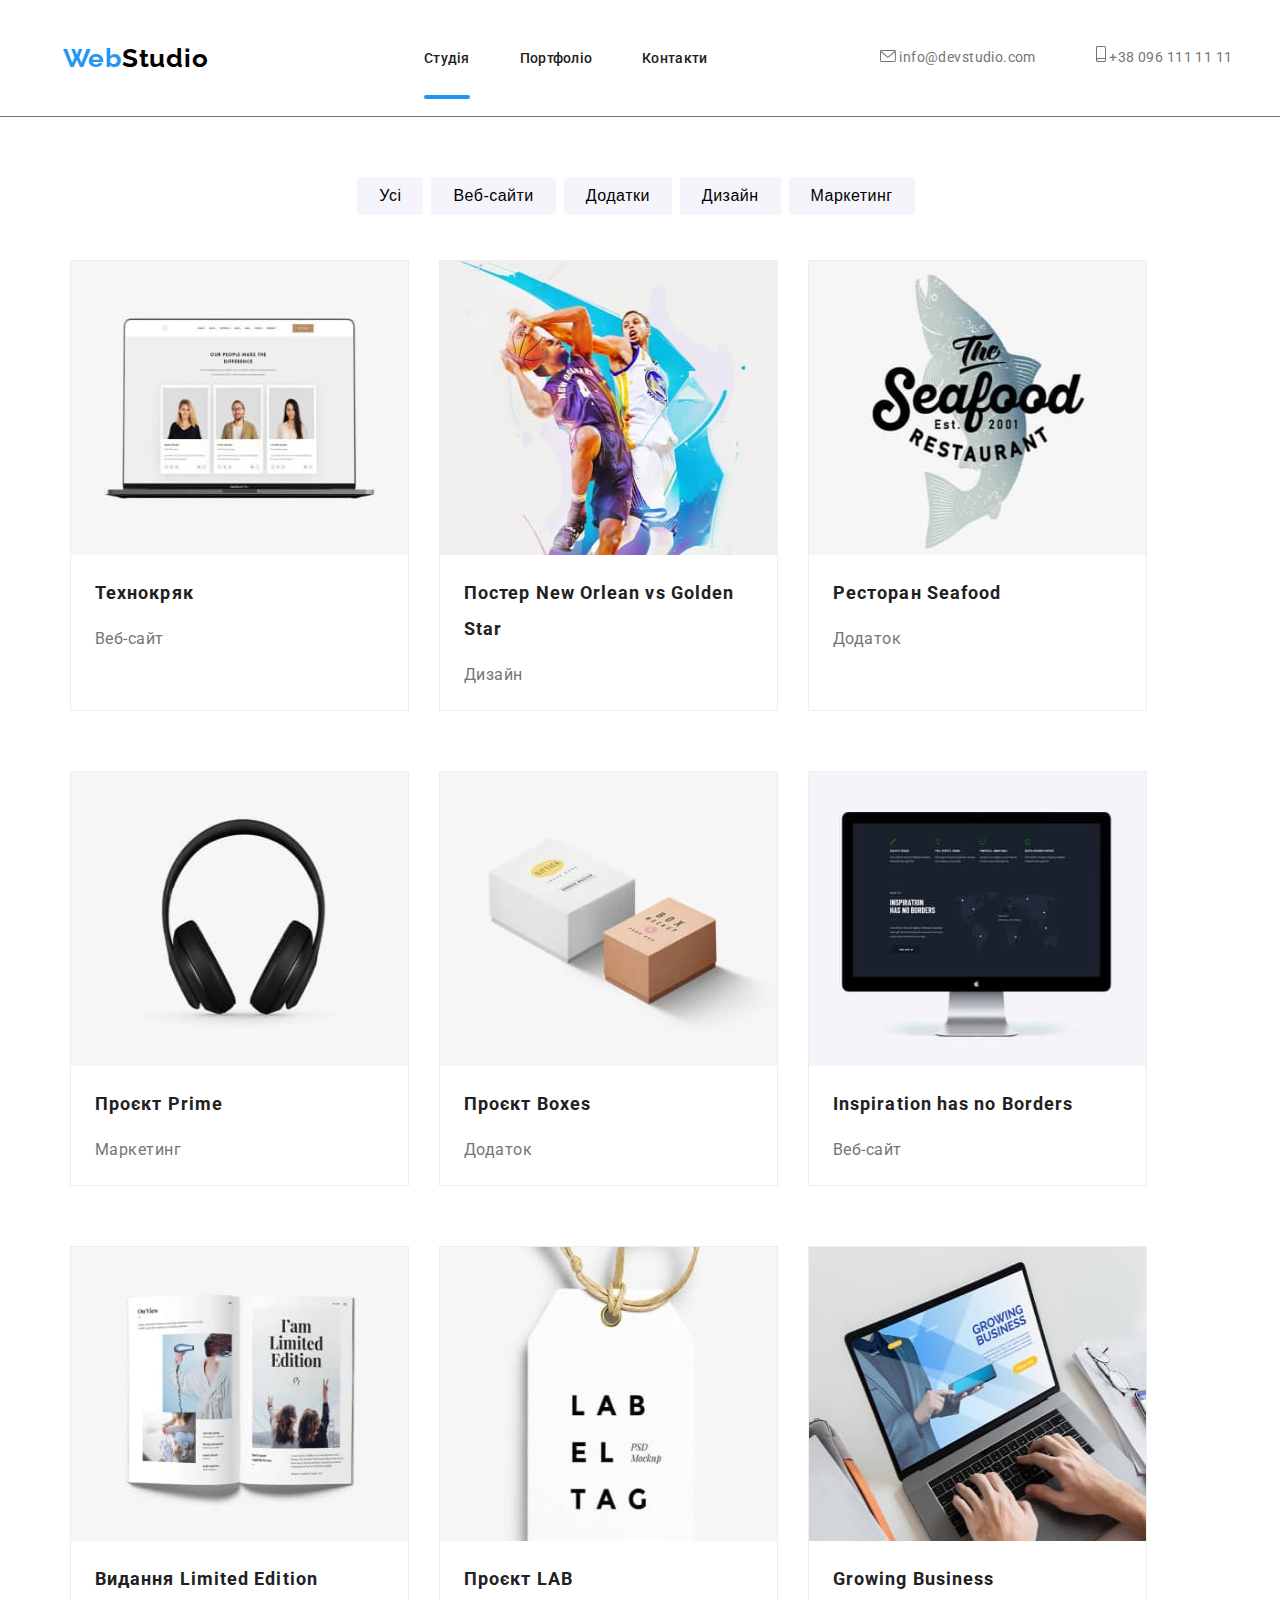
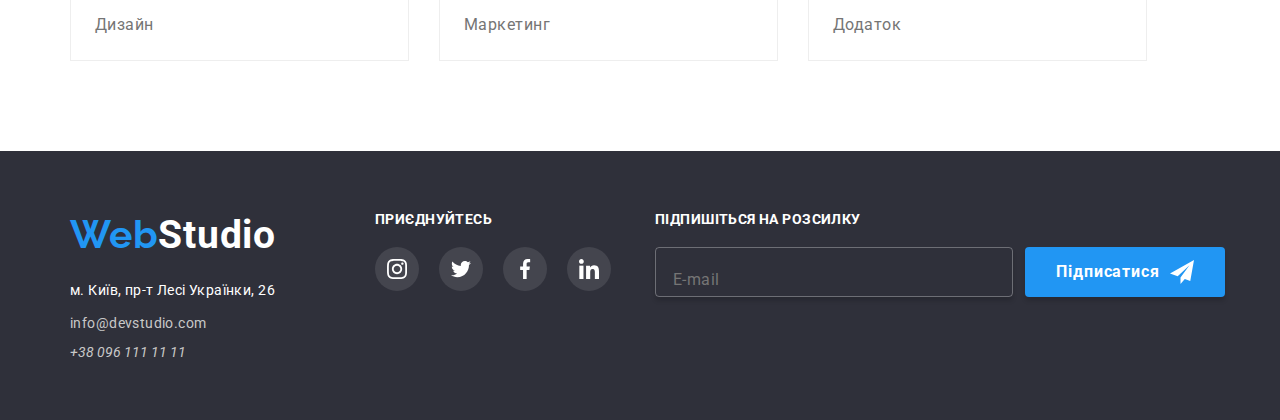
==== commit 203702bc: "lol" ====
--- a/portfolio.html
+++ b/portfolio.html
@@ -15,38 +15,120 @@
             <a href="./index.html" class="header__logo">
                  <span class="header__web">Web</span><span class="header__studio">Studio</span>
             </a>
-            <nav class="site-nav">
-                  <ul class="site-list">
+           
+            
+                <nav class="site-nav">
+                    <ul class="site-list">
 
-                <li class="site-list__list-item"> 
-                    <a class="site-list__site-link" href="./index.html" class="site-list__ctudiya">Студія</a>
-                </li>
-                <li class="site-list__list-item">
-                    <a class="site-list__site-link current" href="./portfolio.html" class="site-list__portfolio">Портфоліо</a>
-                </li>
-                <li class="site-list__list-item">
-                    <a class="site-list__site-link" href="#" class="site-list__contacts">Контакти</a>
-                </li>
-                </ul>
-            </nav>
-            <ul class="header__contacts-list">
-                <li class="header__contacts-item mail">
-                    <a href="mailto:info@devstudio.com" class="header__header-number">
-                        <svg width="16" height="12" class="header__icon-envelope">
-                            <use href="./img/always-client/symbol-defs.svg#icon-envelope"></use>
-                        </svg>
-                        info@devstudio.com
-                    </a>
-                </li>
-                <li class="header__contacts-item">
-                    <a href="tel:+38 096 111 11 11" class="header__header-number">
-                        <svg width="10" height="16" class="header__icon-phone">
-                            <use href="./img/always-client/symbol-defs.svg#icon-phone"></use>
-                        </svg>
-                         +38 096 111 11 11
-                        </a>
-                </li>
-            </ul>
+                  <li class="site-list__list-item"> 
+                      <a class="site-list__site-link current" href="./index.html" class="site-list__ctudiya">Студія</a>
+                  </li>
+                  <li class="site-list__list-item">
+                      <a class="site-list__site-link" href="./portfolio.html" class="site-list__portfolio">Портфоліо</a>
+                  </li>
+                  <li class="site-list__list-item">
+                      <a class="site-list__site-link" href="#" class="site-list__contacts">Контакти</a>
+                  </li>
+                  </ul>
+                 
+                  
+                
+              </nav>
+              <ul class="header__contacts-list">
+                  <li class="header__contacts-item mail">
+                      <a href="mailto:info@devstudio.com" class="header__header-number">
+                          <svg width="16" height="12" class="header__icon-envelope">
+                              <use href="./img/always-client/symbol-defs.svg#icon-envelope"></use>
+                          </svg>
+                          info@devstudio.com
+                      </a>
+                  </li>
+                  <li class="header__contacts-item">
+                      <a href="tel:+38 096 111 11 11" class="header__header-number">
+                          <svg width="10" height="16" class="header__icon-phone">
+                              <use href="./img/always-client/symbol-defs.svg#icon-phone"></use>
+                          </svg>
+                           +38 096 111 11 11
+                          </a>
+                  </li>
+              </ul>
+            <!-- MOBILE MENU --> 
+            <div class="mobile-content">
+                <button class="menu-button js-open-menu"  aria-expanded="false" aria-controls="mobile-menu"> 
+                    <svg class="menu-button__open" width="40" height="40" aria-label="Переключатель мобильного меню"> 
+                        <use class="icon-menu" href="..."></use> 
+                    </svg> 
+                </button> 
+                <div class="menu-container js-menu-container" id="mobile-menu"> 
+                    <button class="menu-button js-close-menu" type="button"> 
+                        <svg class="menu-button__close" width="40" height="40" aria-label="Переключатель мобильного меню"> 
+                            <use class="icon-close" href="..."></use> 
+                        </svg> 
+                    </button> 
+                 
+                    <div class="menu-box"> 
+                        <div class="mobile-menu"> 
+                            <nav class="mobile-nav"> 
+                                <ul class="mobile-nav__list"> 
+                                    <li class="mobile-nav__item"> 
+                                        <a href="./index.html" class="mobile-nav__link mobile-nav__link--current">Студия</a> 
+                                    </li> 
+                                    <li class="mobile-nav__item"> 
+                                        <a href="./portfolio.html" class="mobile-nav__link">Портфолио</a> 
+                                    </li> 
+                                    <li class="mobile-nav__item"> 
+                                        <a href="#" class="mobile-nav__link">Контакты</a> 
+                                    </li> 
+                                </ul> 
+                            </nav> 
+                        </div> 
+                 
+                        <div class="mobile-socials"> 
+                            <ul class="mobile-contacts"> 
+                                <li class="mobile-contacts__item"> 
+                                    <a href="tel:+380961111111" class="mobile-contacts__tel">+38 096 111 11 11</a> 
+                                </li> 
+                                <li class="mobile-contacts__item"> 
+                                    <a href="mailto:info@devstudio.com" class="mobile-contacts__mail">info@devstudio.com</a> 
+                                </li> 
+                            </ul> 
+                            <ul class="mobile-socials__list"> 
+                                <li class="mobile-socials__item"> 
+                                    <a class="mobile-socials__link" href="#">Instagram</a> 
+                                    <svg class="team__svg"> 
+                                        <use href="./img/always-client/symbol-defs.svg#icon-instagram"></use> 
+                                    </svg> 
+                                </li> 
+                                <li class="mobile-socials__item"> 
+                                    <a class="mobile-socials__link" href="#">Twitter</a> 
+                                    <svg class="team__svg"> 
+                                        <use href="./img/always-client/symbol-defs.svg#icon-twitter"></use> 
+                                    </svg> 
+                                </li> 
+                                <li class="mobile-socials__item"> 
+                                    <a class="mobile-socials__link" href="#">Facebook</a> 
+                                    <svg class="team__svg"> 
+                                        <use href="./img/always-client/symbol-defs.svg#icon-facebook"></use> 
+                                    </svg>
+                                </li> 
+                                <li class="mobile-socials__item"> 
+                                    <a class="mobile-socials__link" href="#">LinkedIn</a> 
+                                    <svg class="team__svg"> 
+                                        <use href="./img/always-client/symbol-defs.svg#icon-in"></use> 
+                                    </svg> 
+                                </li> 
+                            </ul> 
+                        </div> 
+                    </div> 
+                </div>
+            </div>
+   
+            
+            
+            
+
+           
+
         </div>
 </header>
         <main>
@@ -313,6 +395,7 @@
                 
            
            </footer>
+           <script src="mobilescript.js"></script>
        
 </body>
 </html>--- a/css/main.min.css
+++ b/css/main.min.css
@@ -1 +1 @@
-body{font-size:14px;font-family:"Roboto",sans-serif;font-weight:400;margin:0 auto}*,::after,::before{-webkit-box-sizing:border-box;box-sizing:border-box}h1,h2,h3,p{margin-bottom:0;margin-top:0}ul{list-style:none;padding:0;margin:0}a{text-decoration:none;cursor:pointer}img{display:block;max-width:100%;height:auto}.container{width:1200px;padding-left:15px;padding-right:15px;margin:0 auto}header{background:#fff}.header__wrapper{display:-webkit-box;display:-ms-flexbox;display:flex;-webkit-box-align:center;-ms-flex-align:center;align-items:center;-webkit-box-pack:justify;-ms-flex-pack:justify;justify-content:space-between}.header__mail,.header__number{color:#757575}.header__mail:hover,.header__mail:focus,.header__number:hover,.header__number:focus{color:#2196f3}.header__contacts-item .header__header-number{-webkit-transition:color 250ms cubic-bezier(0.4, 0, 0.2, 1);transition:color 250ms cubic-bezier(0.4, 0, 0.2, 1)}.header__header-number .header__icon-phone{-webkit-transition:fill 250ms cubic-bezier(0.4, 0, 0.2, 1);transition:fill 250ms cubic-bezier(0.4, 0, 0.2, 1)}.header__icon-envelope,.header__icon-phone{fill:#757575}.header__header-number .header__icon-envelope{-webkit-transition:fill 250ms cubic-bezier(0.4, 0, 0.2, 1);transition:fill 250ms cubic-bezier(0.4, 0, 0.2, 1)}.header__contacts-list .header__header-number:hover{color:#2196f3}.header__header-number:hover .header__icon-phone{fill:#2196f3;-webkit-transition:color 250ms cubic-bezier(0.4, 0, 0.2, 1);transition:color 250ms cubic-bezier(0.4, 0, 0.2, 1)}.header__header-number:hover .header__icon-envelope{fill:#2196f3;-webkit-transition:color 250ms cubic-bezier(0.4, 0, 0.2, 1);transition:color 250ms cubic-bezier(0.4, 0, 0.2, 1)}.header__icon-phone{margin-left:10px}.site-list__list-item{margin-bottom:34px;margin-top:34px}header{border-bottom:1px solid #757575}.header__contacts-list{display:-webkit-box;display:-ms-flexbox;display:flex}.mail{margin-right:50px;color:#757575}.header__header-number{margin:0px;color:#757575;font-weight:400;line-height:170%;letter-spacing:.42px}.mail:hover,.mail:focus{color:#2196f3}.contacts{color:#212121}.contacts:hover{color:#2196f3}.ctudiya{color:#212121}.ctudiya:hover{color:#2196f3}.portfolio{color:#212121}.portfolio:hover{color:#2196f3}.header-list-item:not(:last-child){margin-right:50px}.site-list{color:#212121;font-family:"Roboto";font-size:14px;font-style:normal;font-weight:500;line-height:normal;letter-spacing:.28px;list-style:none;display:-webkit-box;display:-ms-flexbox;display:flex}.site-list__site-link{text-decoration:none;color:#212121;position:relative;margin-right:50px}.site-list__site-link:hover,.site-list__site-link:focus{color:#2196f3}.header__web{color:#2196f3;font-family:"Raleway",sans-serif;font-weight:700;font-size:26px;letter-spacing:.78px}.header__studio{color:#000;font-family:"Raleway",sans-serif;font-weight:700;font-size:26px;letter-spacing:.78px}.header__logo{margin-right:93px}.site-list__site-link.current::after{content:"";display:block;background-color:#2196f3;height:4px;width:100%;border-radius:2px;position:absolute;left:0;bottom:-33px;-webkit-transition:background-color 2000ms ease;transition:background-color 2000ms ease}.site-list__site-link:hover.current::after{background-color:#135285;-webkit-transition:background-color 2000ms ease;transition:background-color 2000ms ease}.post{margin-left:auto;margin-right:auto;background-color:#2f303a;padding-top:200px;padding-bottom:200px;margin-bottom:94px;height:600px;max-width:1600px;background-repeat:no-repeat;background-size:cover;background-position:center;background-image:-webkit-gradient(linear, left top, right top, from(rgba(47, 48, 58, 0.4)), to(rgba(47, 48, 58, 0.4))),url(../../Img\ \(9\).png);background-image:linear-gradient(to right, rgba(47, 48, 58, 0.4), rgba(47, 48, 58, 0.4)),url(../../Img\ \(9\).png)}.post__title{color:#fff;text-align:center;font-family:"Roboto",sans-serif;font-size:44px;font-style:normal;font-weight:900;line-height:60px;letter-spacing:2.64px;text-transform:uppercase}.post__button{color:#fff;background-color:#2196f3;cursor:pointer;width:216px;height:50px;border-radius:4px;text-align:center;border-radius:4px;border:none;padding:10px 32px;margin:0 auto;display:-webkit-box;display:-ms-flexbox;display:flex;-webkit-box-align:center;-ms-flex-align:center;align-items:center;margin-top:30px;padding-left:50px}.post__button:hover,.post__button:focus{background-color:#247dc5}.backdrop{position:fixed;top:0;left:0;width:100%;height:100%;background-color:rgba(0,0,0,.2)}.backdrop.is-hidden{opacity:0;visibility:hidden;pointer-events:none}.modal__form-title{color:#212121;text-align:center;font-family:"Roboto",sans-serif;font-size:20px;font-style:normal;font-weight:700;line-height:normal;letter-spacing:.6px;margin-bottom:12px}.modal__form-label{color:#757575;font-family:"Roboto",sans-serif;font-size:12px;font-style:normal;font-weight:400;line-height:normal;letter-spacing:.12px;display:block}.modal__form-label-title{color:#757575;font-family:"Roboto",sans-serif;font-size:12px;font-style:normal;font-weight:400;line-height:normal;letter-spacing:.12px;display:block;margin-bottom:4px}.modal__form-input{width:448px;height:40px;-ms-flex-negative:0;flex-shrink:0}.modal{position:absolute;top:50%;left:50%;-webkit-transform:translate(-50%, -50%);transform:translate(-50%, -50%);min-width:528px;min-height:581px;background-color:#fff;border-radius:4px;-webkit-box-shadow:0px 2px 1px 0px rgba(0,0,0,.2),0px 1px 1px 0px rgba(0,0,0,.14),0px 1px 3px 0px rgba(0,0,0,.12);box-shadow:0px 2px 1px 0px rgba(0,0,0,.2),0px 1px 1px 0px rgba(0,0,0,.14),0px 1px 3px 0px rgba(0,0,0,.12)}.modal__close-button-div{display:-webkit-box;display:-ms-flexbox;display:flex;-webkit-box-pack:end;-ms-flex-pack:end;justify-content:end}.modal__close-button{width:30px;height:30px;background-color:#fff;border:1px solid rgba(0,0,0,.1);border-radius:50%;cursor:pointer;margin-top:8px;margin-left:490px;-webkit-box-sizing:border-box;box-sizing:border-box;background-repeat:no-repeat;background-position:center;display:-webkit-box;display:-ms-flexbox;display:flex;-webkit-box-align:center;-ms-flex-align:center;align-items:center;-webkit-box-pack:center;-ms-flex-pack:center;justify-content:center;margin-right:8px;margin-top:8px}.modal__close-button:hover,.modal__close-button:focus{fill:#fff}.modal__icon{fill:#000}.modal__icon:hover,.modal__icon:focus{fill:#2196f3}.comment{width:448px;height:120px;-ms-flex-negative:0;flex-shrink:0;border-radius:4px;border:1px solid rgba(33,33,33,.2);padding-top:12px;padding-left:16px}.modal__form{padding-right:40px;padding-left:40px;padding-bottom:40px;display:-webkit-box;display:-ms-flexbox;display:flex;-webkit-box-orient:vertical;-webkit-box-direction:normal;-ms-flex-direction:column;flex-direction:column}.modal__form-field{position:relative;margin-bottom:10px}.modal__form-label{display:-webkit-box;display:-ms-flexbox;display:flex;-webkit-box-orient:vertical;-webkit-box-direction:normal;-ms-flex-direction:column;flex-direction:column;text-align:start;font-size:12px;letter-spacing:.12px}.modal__form-input{padding-top:12px;padding-bottom:12px;padding-left:42px;padding-right:4px;border-radius:4px;border:1px solid #757575;width:100%;cursor:pointer;border:none}.modal__form-input:focus-within{border:1px solid #2196f3}.modal__form-input:focus-within+.modal__form-icon{fill:#2196f3}.modal__form-icon{position:absolute;top:30px;left:12px;margin-right:20px;display:-webkit-box;display:-ms-flexbox;display:flex;-webkit-box-align:center;-ms-flex-align:center;align-items:center}.modal__form-label-svg-div{border:1px solid rgba(33,33,33,.2);border-radius:4px}.modal__form-label-svg-div:hover,.modal__form-label-svg-div:focus{fill:#2196f3;border:1px solid #2196f3;border-radius:4px}.modal__form-policy-text{color:#757575;font-size:14px;font-style:normal;font-weight:400;line-height:24px;letter-spacing:.42px}.modal__form-policy-link{color:#2196f3;font-family:"Roboto",sans-serif;font-size:14px;font-style:normal;font-weight:400;line-height:24px;letter-spacing:.42px;text-decoration-line:underline}.agree-btm{border:none;border-radius:4px;background:#2196f3;-webkit-box-shadow:0px 4px 4px 0px rgba(0,0,0,.15);box-shadow:0px 4px 4px 0px rgba(0,0,0,.15);width:200px;height:50px;-ms-flex-negative:0;flex-shrink:0;width:200px;height:50px;flex-shrink:0;color:#fff;text-align:center;font-family:Roboto;font-size:16px;font-style:normal;font-weight:700;line-height:30px;letter-spacing:.96px;margin-top:30px;margin-left:120px}.agree-btm:hover{background-color:#1e84d8}.modal__form-policy-checkbox{margin-left:13px;margin-right:7px}.benefits__pictures{display:-webkit-box;display:-ms-flexbox;display:flex;-webkit-box-pack:justify;-ms-flex-pack:justify;justify-content:space-between}.benefits{margin-bottom:118px}.benefits__list{display:-webkit-box;display:-ms-flexbox;display:flex;-webkit-box-align:start;-ms-flex-align:start;align-items:flex-start}.benefits__block::before{width:270px;height:120px;background-color:#f5f4fa;display:block;background-image:url(../../img/before-imgs/Vector.png);content:"";background-repeat:no-repeat;background-size:70px;background-position:center;margin-bottom:30px}.benefits__block:nth-child(2):before{background-image:url(../../img/before-imgs/clock\ 1.png)}.benefits__block:nth-child(3):before{background-image:url(../../img/before-imgs/diagram\ 1.png)}.benefits__block:nth-child(4):before{background-image:url(../../img/before-imgs/astronaut\ 1.png)}.benefits__block:not(:last-child){margin-right:30px}.benefits__name{color:#212121;font-size:14px;font-family:Roboto;font-weight:700;letter-spacing:.42px}.benefits__text{color:#757575;font-size:14px;font-family:Roboto;letter-spacing:.42px;font-weight:400;line-height:24px}.activity__div{position:relative}.activity__div>.activity__name{position:absolute;bottom:0;left:0}.activity__name{color:#fff;text-align:center;font-family:Roboto;font-size:14px;font-style:normal;font-weight:700;line-height:normal;letter-spacing:.42px;text-transform:uppercase;background:rgba(47,48,58,.8);padding:27px 107px;width:100%}.activity__list{display:-webkit-box;display:-ms-flexbox;display:flex;-webkit-box-pack:justify;-ms-flex-pack:justify;justify-content:space-between}.activity{background-color:#fff}.activity__title{color:#212121;text-align:center;font-size:36px;font-style:normal;font-weight:700;line-height:normal;letter-spacing:1.08px}.title{color:var(--title-text-color);text-align:center;font-size:36px;font-style:normal;font-weight:700;line-height:normal;letter-spacing:1.08px}.team__list{display:-webkit-box;display:-ms-flexbox;display:flex;-webkit-box-pack:justify;-ms-flex-pack:justify;justify-content:space-between}.team{background-color:var(--team-color);padding-top:50px;padding-bottom:94px}.team__card{background-color:var(--primary-background-color);width:270px;-webkit-box-shadow:0px 2px 1px 0px rgba(0,0,0,.2),0px 1px 1px 0px rgba(0,0,0,.14),0px 1px 3px 0px rgba(0,0,0,.12);box-shadow:0px 2px 1px 0px rgba(0,0,0,.2),0px 1px 1px 0px rgba(0,0,0,.14),0px 1px 3px 0px rgba(0,0,0,.12);border-radius:0px 0px 4px 4px}.team__card:not(:last-child){margin-right:30px}.team__name{color:var(--title-text-color);font-size:16px;font-weight:500;line-height:normal;letter-spacing:.48px;text-align:center;margin-top:30px;margin-bottom:10px}.team__position{color:var(--primary-text-color);font-size:16px;font-style:normal;font-weight:400;line-height:normal;letter-spacing:.48px;text-align:center;margin-bottom:30px}.team__img-list{margin-top:16px;display:-webkit-box;display:-ms-flexbox;display:flex;-webkit-box-pack:justify;-ms-flex-pack:justify;justify-content:space-between;margin-bottom:30px;margin-left:36px;margin-right:36px}.team__card-link{width:44px;height:44px;border-radius:50%;fill:var(--icon-fill);display:-webkit-box;display:-ms-flexbox;display:flex;-webkit-box-pack:center;-ms-flex-pack:center;justify-content:center;-webkit-box-align:center;-ms-flex-align:center;align-items:center;-webkit-transition:background-color 250ms var(--time-function),fill 250ms var(--time-function);transition:background-color 250ms var(--time-function),fill 250ms var(--time-function)}.team__card-link:hover{background-color:#2196f3}.team__svg{width:20px;height:20px;fill:#afb1b8}.team__svg:hover,.team__svg:focus{fill:#fff}.team__card-link .team__svg:hover{fill:#fff}.team__img-list-item:hover .card-link,.team__img-list-item:focus .cardlink{fill:var(--primary-background-color)}.team__img-lis{display:-webkit-box;display:-ms-flexbox;display:flex;-webkit-box-pack:justify;-ms-flex-pack:justify;justify-content:space-between}.team{background-color:#f5f4fa}.always__last-section-list{margin-top:50px;display:-webkit-box;display:-ms-flexbox;display:flex;-webkit-box-pack:justify;-ms-flex-pack:justify;justify-content:space-between;margin-left:-30px}.always__last-section-item{margin-left:30px;display:-webkit-box;display:-ms-flexbox;display:flex;-webkit-box-pack:center;-ms-flex-pack:center;justify-content:center;-webkit-box-align:center;-ms-flex-align:center;align-items:center;border:1px solid #afb1b8;border-radius:4px}.always__last-section-item:hover,.always__last-section-item:focus{border:1px solid #2196f3}.always__last-section-div{width:170px;height:92px;display:-webkit-box;display:-ms-flexbox;display:flex;-webkit-box-pack:center;-ms-flex-pack:center;justify-content:center;-webkit-box-align:center;-ms-flex-align:center;align-items:center}.always__last-section-svg{width:106px;height:60px;fill:#afb1b8;-webkit-transition:border-color 250ms var(--time-function),fill 250ms var(--time-function);transition:border-color 250ms var(--time-function),fill 250ms var(--time-function)}.always__last-section-svg:hover,.always__last-section-svg:focus{fill:#2196f3}.always__svg-hover-img-size{margin-top:60px}.always-clients{padding-top:94px;background-color:#fff;padding-bottom:94px}.always__title{text-align:center;margin-top:94px;color:#212121;text-align:center;font-family:"Roboto",sans-serif;font-size:36px;font-style:normal;font-weight:700;line-height:normal;letter-spacing:1.08px}.logo{font-size:26px;font-style:normal;font-weight:700;line-height:normal;letter-spacing:.78px}.footer-logo{color:#fff;margin-bottom:20px}.web{color:#2196f3;font-family:"Raleway",sans-serif;font-weight:700}.studio{color:#000;font-family:"Raleway",sans-serif;font-weight:700}.address-text{margin-bottom:9px;font-size:14px;font-style:normal;font-weight:400;line-height:24px;letter-spacing:.42px;color:#fff}footer{background-color:#2f303a;padding-top:60px;padding-bottom:60px;color:#fff}.grey{color:#c8c8c8;cursor:pointer;text-decoration:none}.lol{margin-left:-900px;margin-top:20px}.footer-logo-title{font-family:"Roboto",sans-serif;font-size:14px;font-style:normal;font-weight:700;line-height:normal;letter-spacing:.42px;text-transform:uppercase}.card-lin{width:44px;height:44px;border-radius:50%;fill:#fff;background-color:rgba(255,255,255,.1);display:-webkit-box;display:-ms-flexbox;display:flex;-webkit-box-pack:center;-ms-flex-pack:center;justify-content:center;-webkit-box-align:center;-ms-flex-align:center;align-items:center;margin-right:10px;margin-top:20px;-webkit-transition:background-color 250ms cubic-bezier(0.4, 0, 0.2, 1),fill 250ms cubic-bezier(0.4, 0, 0.2, 1);transition:background-color 250ms cubic-bezier(0.4, 0, 0.2, 1),fill 250ms cubic-bezier(0.4, 0, 0.2, 1)}.card-lin:hover,.card-lin:focus{background-color:#2196f3;-webkit-transition:background-color 250ms cubic-bezier(0.4, 0, 0.2, 1),fill 250ms cubic-bezier(0.4, 0, 0.2, 1);transition:background-color 250ms cubic-bezier(0.4, 0, 0.2, 1),fill 250ms cubic-bezier(0.4, 0, 0.2, 1)}.team-svg{width:20px;height:20px}.final-email{margin-top:22px;margin-left:93px}.send-email-title{color:#fff;font-size:14px;font-style:normal;font-weight:700;line-height:normal;letter-spacing:.42px;text-transform:uppercase;margin-bottom:20px}.send-email{display:-webkit-box;display:-ms-flexbox;display:flex}.footer-email-label{width:358px;height:50px;-ms-flex-negative:0;flex-shrink:0;border-radius:4px;border:1px solid rgba(255,255,255,.3);background:rgba(33,150,243,0);-webkit-box-shadow:0px 4px 4px 0px rgba(0,0,0,.15);box-shadow:0px 4px 4px 0px rgba(0,0,0,.15);margin-right:12px}.footer-email-input{margin-top:15px;margin-left:15px;border:none;background:rgba(33,150,243,0);display:-webkit-box;display:-ms-flexbox;display:flex;-webkit-box-orient:vertical;-webkit-box-direction:normal;-ms-flex-direction:column;flex-direction:column;-webkit-box-pack:center;-ms-flex-pack:center;justify-content:center;-ms-flex-negative:0;flex-shrink:0;color:rgba(255,255,255,.6);font-family:Roboto;font-size:16px;font-style:normal;font-weight:400;line-height:20px;letter-spacing:.48px}.send-email-button{width:200px;height:50px;-ms-flex-negative:0;flex-shrink:0;border-radius:4px;background-color:#2196f3;-webkit-box-shadow:0px 4px 4px 0px rgba(0,0,0,.15);box-shadow:0px 4px 4px 0px rgba(0,0,0,.15);color:#fff;text-align:center;font-family:Roboto;font-size:16px;font-style:normal;font-weight:700;line-height:30px;letter-spacing:.96px;display:-webkit-box;display:-ms-flexbox;display:flex;-webkit-box-align:center;-ms-flex-align:center;align-items:center;-webkit-box-pack:center;-ms-flex-pack:center;justify-content:center;border:none;-webkit-transition:background-color 250ms cubic-bezier(0.4, 0, 0.2, 1);transition:background-color 250ms cubic-bezier(0.4, 0, 0.2, 1)}.footer-svag-paperplane{margin-left:10px}.footer-list-one{display:-webkit-box;display:-ms-flexbox;display:flex;-webkit-box-pack:justify;-ms-flex-pack:justify;justify-content:space-between}.team-img-lis{display:-webkit-box;display:-ms-flexbox;display:flex;-webkit-box-pack:justify;-ms-flex-pack:justify;justify-content:space-between}.team-img-list-ite{margin-right:10px}.port-div{margin-top:94px;margin-bottom:50px;display:-webkit-box;display:-ms-flexbox;display:flex;-webkit-box-pack:center;-ms-flex-pack:center;justify-content:center}.port-class{background-color:#fff;width:370px;height:404px;margin-right:30px;margin-bottom:30px}.port-class:hover{-webkit-box-shadow:1px 4px 6px 0px rgba(0,0,0,.16),0px 4px 4px 0px rgba(0,0,0,.06),0px 1px 1px 0px rgba(0,0,0,.12);box-shadow:1px 4px 6px 0px rgba(0,0,0,.16),0px 4px 4px 0px rgba(0,0,0,.06),0px 1px 1px 0px rgba(0,0,0,.12)}.port-img{width:370px}.port-section{display:-webkit-box;display:-ms-flexbox;display:flex;-ms-flex-wrap:wrap;flex-wrap:wrap;margin-left:-30px}.port-name{margin-top:20px;margin-left:24px;margin-bottom:13px}.port-info{margin-left:24px}.port-button{background-color:#eee;cursor:pointer;border:none;border-radius:4px;background:#f5f4fa;margin-right:8px;padding:6px 25px;font-size:16px;font-weight:500}.port-button:hover{background-color:#2196f3;color:#fff;-webkit-box-shadow:0px 2px 2px 0px rgba(0,0,0,.12),0px 1px 2px 0px rgba(0,0,0,.08),0px 3px 1px 0px rgba(0,0,0,.1);box-shadow:0px 2px 2px 0px rgba(0,0,0,.12),0px 1px 2px 0px rgba(0,0,0,.08),0px 3px 1px 0px rgba(0,0,0,.1)}.port-class{background-color:#fff;border:1px solid #eee}.port-info{color:#757575}.port-name{color:#212121}.block-link:hover .overlay{-webkit-transform:translateY(0%);transform:translateY(0%);opacity:1}.block-wrap{position:relative;overflow:hidden}.overlay{position:absolute;top:0;left:0;padding:63px 24px;font-size:18px;letter-spacing:.03em;line-height:1.6;background-color:rgba(33,150,243,.9);font-family:"Roboto",sans-serif;color:#fff;-webkit-transform:translateY(100%);transform:translateY(100%);-webkit-transition:opacity 250ms linear,-webkit-transform 250ms linear;transition:opacity 250ms linear,-webkit-transform 250ms linear;transition:transform 250ms linear,opacity 250ms linear;transition:transform 250ms linear,opacity 250ms linear,-webkit-transform 250ms linear;opacity:0}/*# sourceMappingURL=main.min.css.map */+body{font-size:14px;font-family:"Roboto",sans-serif;font-weight:400;margin:0 auto}*,::after,::before{-webkit-box-sizing:border-box;box-sizing:border-box}h1,h2,h3,p{margin-bottom:0;margin-top:0}ul{list-style:none;padding:0;margin:0}a{text-decoration:none;cursor:pointer}img{display:block;max-width:100%;height:auto}.container{max-width:480px;padding-left:15px;padding-right:15px;margin:0 auto}@media screen and (min-width: 768px){.container{max-width:768px}}@media screen and (min-width: 1200px){.container{max-width:1200px}}.header{padding-left:15px;padding-top:16px;padding-bottom:16px}.site-nav,.header__contacts-list{display:none}.header__web{color:#2196f3;font-family:"Raleway",sans-serif;font-weight:700;font-size:26px;letter-spacing:.78px}.header__studio{color:#000;font-family:"Raleway",sans-serif;font-weight:700;font-size:26px;letter-spacing:.78px}.header__logo{margin:0}.menu-container{position:fixed;top:0;right:0;padding:48px 40px;width:100%;height:100vh;background-color:#fff;-webkit-box-shadow:0px 4px 8px rgba(0,0,0,.04),0px 2px 4px rgba(0,0,0,.08),0px 1px 3px rgba(0,0,0,.16);box-shadow:0px 4px 8px rgba(0,0,0,.04),0px 2px 4px rgba(0,0,0,.08),0px 1px 3px rgba(0,0,0,.16);z-index:999;-webkit-transform:translateX(100%);transform:translateX(100%);-webkit-transition-duration:250ms;transition-duration:250ms}@media(min-width: 768px){.mobile-menu{display:none}}.menu-container.is-open{-webkit-transform:translateX(0%);transform:translateX(0%)}.menu-button{position:absolute;-webkit-box-align:center;-ms-flex-align:center;align-items:center;-webkit-box-pack:center;-ms-flex-pack:center;justify-content:center;top:10px;right:2px;margin:0;background-color:rgba(0,0,0,0);cursor:pointer;border:none;outline:none}@media(max-width: 767px){.menu-button .navigation,.menu-button .site-nav{display:none}}@media(min-width: 768px){.menu-button{display:none}}.menu-button__open{padding:0;background-color:rgba(0,0,0,0);margin-left:auto;border:none;cursor:pointer}.menu-button__close{position:absolute;top:10px;right:15px;padding:0;margin-left:auto;border:none;cursor:pointer}.icon-menu,.icon-close{-webkit-transition-duration:250ms;transition-duration:250ms;-webkit-transition-timing-function:cubic-bezier(0.4, 0, 0.2, 1);transition-timing-function:cubic-bezier(0.4, 0, 0.2, 1)}.menu-button:hover .icon-menu,.menu-button:focus .icon-menu,.menu-button:hover .icon-close,.menu-button:focus .icon-close{fill:#2196f3}​.menu-button__close,.menu-button__open{fill:gray;-webkit-transition-duration:250ms;transition-duration:250ms;-webkit-transition-timing-function:cubic-bezier(0.4, 0, 0.2, 1);transition-timing-function:cubic-bezier(0.4, 0, 0.2, 1);background-color:#d3d3d3}.menu-button__close:active,.menu-button__open:active{color:#2196f3}.menu-box{display:-webkit-box;display:-ms-flexbox;display:flex;-webkit-box-orient:vertical;-webkit-box-direction:normal;-ms-flex-direction:column;flex-direction:column;height:100%;width:100%;-webkit-box-pack:justify;-ms-flex-pack:justify;justify-content:space-between}.mobile-nav__link{font-weight:500;font-size:40px;line-height:1.175;letter-spacing:.02em;color:#212121;-webkit-transition-duration:250ms;transition-duration:250ms;-webkit-transition-timing-function:cubic-bezier(0.4, 0, 0.2, 1);transition-timing-function:cubic-bezier(0.4, 0, 0.2, 1)}.mobile-nav__link:hover,.mobile-nav__link:focus{color:#2196f3}.mobile-nav__item:not(:last-child){margin-bottom:32px}.mobile-nav__link--current{color:#2196f3}.mobile-contacts__tel{display:block;font-weight:500;font-size:34px;line-height:1.17;letter-spacing:.02em;color:#2196f3;margin-bottom:32px}.mobile-contacts__mail{display:block;font-weight:500;font-size:24px;line-height:1.16;letter-spacing:.02em;margin-bottom:64px;color:#757575}.mobile-socials__list{display:-webkit-box;display:-ms-flexbox;display:flex}.mobile-socials__link{display:inline-block;font-weight:500;font-size:18px;line-height:1.22;letter-spacing:.02em;color:#2196f3}.mobile-socials__item:not(:last-child){border-right:1px solid rgba(33,33,33,.2)}.mobile-socials__item:not(:first-child){padding-left:10px}.mobile-socials__item:not(:last-child){padding-right:10px}.nav-menu{position:absolute;top:100px;left:0;width:100%;height:100%;padding:20px;background-color:#fff}@media screen and (min-width: 768px){.site-nav{display:-webkit-box;display:-ms-flexbox;display:flex}.mobile-content{display:none}.burger-button{display:none}.burger-input{display:none}.header__logo{-webkit-box-align:center;-ms-flex-align:center;align-items:center}.header__wrapper{display:-webkit-box;display:-ms-flexbox;display:flex;-webkit-box-align:center;-ms-flex-align:center;align-items:center;-webkit-box-pack:justify;-ms-flex-pack:justify;justify-content:space-between}.header__mail,.header__number{color:#757575}.header__mail:hover,.header__mail:focus,.header__number:hover,.header__number:focus{color:#2196f3}.header__contacts-item .header__header-number{-webkit-transition:color 250ms cubic-bezier(0.4, 0, 0.2, 1);transition:color 250ms cubic-bezier(0.4, 0, 0.2, 1)}.header__header-number .header__icon-phone{-webkit-transition:fill 250ms cubic-bezier(0.4, 0, 0.2, 1);transition:fill 250ms cubic-bezier(0.4, 0, 0.2, 1)}.header__icon-envelope,.header__icon-phone{fill:#757575}.header__header-number .header__icon-envelope{-webkit-transition:fill 250ms cubic-bezier(0.4, 0, 0.2, 1);transition:fill 250ms cubic-bezier(0.4, 0, 0.2, 1)}.header__contacts-list .header__header-number:hover{color:#2196f3}.header__header-number:hover .header__icon-phone{fill:#2196f3;-webkit-transition:color 250ms cubic-bezier(0.4, 0, 0.2, 1);transition:color 250ms cubic-bezier(0.4, 0, 0.2, 1)}.header__header-number:hover .header__icon-envelope{fill:#2196f3;-webkit-transition:color 250ms cubic-bezier(0.4, 0, 0.2, 1);transition:color 250ms cubic-bezier(0.4, 0, 0.2, 1)}.header__icon-phone{margin-left:10px}.site-list__list-item{margin-bottom:34px;margin-top:34px}header{border-bottom:1px solid #757575}.header__contacts-list{display:block;-webkit-box-align:start;-ms-flex-align:start;align-items:start}.mail{margin-right:50px;color:#757575}.header__header-number{margin:0px;color:#757575;font-weight:400;line-height:170%;letter-spacing:.42px}.mail:hover,.mail:focus{color:#2196f3}.contacts{color:#212121}.contacts:hover{color:#2196f3}.ctudiya{color:#212121}.ctudiya:hover{color:#2196f3}.portfolio{color:#212121}.portfolio:hover{color:#2196f3}.header-list-item:not(:last-child){margin-right:50px}.site-list{color:#212121;font-family:"Roboto";font-size:14px;font-style:normal;font-weight:500;line-height:normal;letter-spacing:.28px;list-style:none;display:-webkit-box;display:-ms-flexbox;display:flex}.site-list__site-link{text-decoration:none;color:#212121;position:relative;margin-right:50px;font-size:14px;font-style:normal;font-weight:500;line-height:normal;letter-spacing:.28px}.site-list__site-link:hover,.site-list__site-link:focus{color:#2196f3}}@media screen and (min-width: 1200px){header{background:#fff}.header__wrapper{display:-webkit-box;display:-ms-flexbox;display:flex;-webkit-box-align:center;-ms-flex-align:center;align-items:center;-webkit-box-pack:justify;-ms-flex-pack:justify;justify-content:space-between}.header__mail,.header__number{color:#757575}.header__mail:hover,.header__mail:focus,.header__number:hover,.header__number:focus{color:#2196f3}.header__contacts-item .header__header-number{-webkit-transition:color 250ms cubic-bezier(0.4, 0, 0.2, 1);transition:color 250ms cubic-bezier(0.4, 0, 0.2, 1)}.header__header-number .header__icon-phone{-webkit-transition:fill 250ms cubic-bezier(0.4, 0, 0.2, 1);transition:fill 250ms cubic-bezier(0.4, 0, 0.2, 1)}.header__icon-envelope,.header__icon-phone{fill:#757575}.header__header-number .header__icon-envelope{-webkit-transition:fill 250ms cubic-bezier(0.4, 0, 0.2, 1);transition:fill 250ms cubic-bezier(0.4, 0, 0.2, 1)}.header__contacts-list .header__header-number:hover{color:#2196f3}.header__header-number:hover .header__icon-phone{fill:#2196f3;-webkit-transition:color 250ms cubic-bezier(0.4, 0, 0.2, 1);transition:color 250ms cubic-bezier(0.4, 0, 0.2, 1)}.header__header-number:hover .header__icon-envelope{fill:#2196f3;-webkit-transition:color 250ms cubic-bezier(0.4, 0, 0.2, 1);transition:color 250ms cubic-bezier(0.4, 0, 0.2, 1)}.header__icon-phone{margin-left:10px}.site-list__list-item{margin-bottom:34px;margin-top:34px}header{border-bottom:1px solid #757575}.header__contacts-list{display:-webkit-box;display:-ms-flexbox;display:flex}.mail{margin-right:50px;color:#757575}.header__header-number{margin:0px;color:#757575;font-weight:400;line-height:170%;letter-spacing:.42px}.mail:hover,.mail:focus{color:#2196f3}.contacts{color:#212121}.contacts:hover{color:#2196f3}.ctudiya{color:#212121}.ctudiya:hover{color:#2196f3}.portfolio{color:#212121}.portfolio:hover{color:#2196f3}.header-list-item:not(:last-child){margin-right:50px}.site-list{color:#212121;font-family:"Roboto";font-size:14px;font-style:normal;font-weight:500;line-height:normal;letter-spacing:.28px;list-style:none;display:-webkit-box;display:-ms-flexbox;display:flex}.site-list__site-link{text-decoration:none;color:#212121;position:relative;margin-right:50px}.site-list__site-link:hover,.site-list__site-link:focus{color:#2196f3}.header__web{color:#2196f3;font-family:"Raleway",sans-serif;font-weight:700;font-size:26px;letter-spacing:.78px}.header__studio{color:#000;font-family:"Raleway",sans-serif;font-weight:700;font-size:26px;letter-spacing:.78px}.header__logo{margin-right:93px}.site-list__site-link.current::after{content:"";display:block;background-color:#2196f3;height:4px;width:100%;border-radius:2px;position:absolute;left:0;bottom:-33px;-webkit-transition:background-color 2000ms ease;transition:background-color 2000ms ease}.site-list__site-link:hover.current::after{background-color:#135285;-webkit-transition:background-color 2000ms ease;transition:background-color 2000ms ease}}.post{padding-top:118px;padding-bottom:118px;background-color:#2f303a;background-repeat:no-repeat;background-size:cover;background-position:center;background-image:-webkit-gradient(linear, left top, right top, from(rgba(47, 48, 58, 0.4)), to(rgba(47, 48, 58, 0.4))),url(../../Img\ \(9\).png);background-image:linear-gradient(to right, rgba(47, 48, 58, 0.4), rgba(47, 48, 58, 0.4)),url(../../Img\ \(9\).png)}.post__title{color:#fff;text-align:center;font-size:26px;font-style:normal;font-weight:900;line-height:42px;letter-spacing:1.56px;text-transform:uppercase}.post__wrap{display:-webkit-box;display:-ms-flexbox;display:flex;-webkit-box-pack:center;-ms-flex-pack:center;justify-content:center}.post__button{color:#fff;background-color:#2196f3;cursor:pointer;border-radius:4px;text-align:center;border:none;padding:10px 32px;margin:0 auto;margin-top:30px}.post__button:hover,.post__button:focus{background-color:#247dc5}@media screen and (min-width: 1200px){.post{max-width:1600px;padding-top:200px;padding-bottom:200px;background-color:#2f303a;margin-bottom:94px;background-repeat:no-repeat;background-size:cover;background-position:center;background-image:-webkit-gradient(linear, left top, right top, from(rgba(47, 48, 58, 0.4)), to(rgba(47, 48, 58, 0.4))),url(../../Img\ \(9\).png);background-image:linear-gradient(to right, rgba(47, 48, 58, 0.4), rgba(47, 48, 58, 0.4)),url(../../Img\ \(9\).png)}.post__title{color:#fff;text-align:center;font-family:"Roboto",sans-serif;font-size:44px;font-style:normal;font-weight:900;line-height:60px;letter-spacing:2.64px;text-transform:uppercase}}.backdrop{position:fixed;top:0;left:0;width:100%;height:100%;background-color:rgba(0,0,0,.2)}.backdrop.is-hidden{opacity:0;visibility:hidden;pointer-events:none}.modal__form-title{color:#212121;text-align:center;font-family:"Roboto",sans-serif;font-size:20px;font-style:normal;font-weight:700;line-height:normal;letter-spacing:.6px;margin-bottom:12px}.modal__form-label{color:#757575;font-family:"Roboto",sans-serif;font-size:12px;font-style:normal;font-weight:400;line-height:normal;letter-spacing:.12px;display:block}.modal__form-label-title{color:#757575;font-family:"Roboto",sans-serif;font-size:12px;font-style:normal;font-weight:400;line-height:normal;letter-spacing:.12px;display:block;margin-bottom:4px}.modal__form-input{width:448px;height:40px;-ms-flex-negative:0;flex-shrink:0}.modal{position:absolute;top:50%;left:50%;-webkit-transform:translate(-50%, -50%);transform:translate(-50%, -50%);width:450px;height:609px;background-color:#fff;border-radius:4px;-webkit-box-shadow:0px 2px 1px 0px rgba(0,0,0,.2),0px 1px 1px 0px rgba(0,0,0,.14),0px 1px 3px 0px rgba(0,0,0,.12);box-shadow:0px 2px 1px 0px rgba(0,0,0,.2),0px 1px 1px 0px rgba(0,0,0,.14),0px 1px 3px 0px rgba(0,0,0,.12)}.modal__close-button-div{display:-webkit-box;display:-ms-flexbox;display:flex;-webkit-box-pack:end;-ms-flex-pack:end;justify-content:end}.modal__close-button{display:-webkit-box;display:-ms-flexbox;display:flex;-webkit-box-align:center;-ms-flex-align:center;align-items:center;-webkit-box-pack:center;-ms-flex-pack:center;justify-content:center;width:30px;height:30px;background-color:#fff;border:1px solid rgba(0,0,0,.1);border-radius:50%;cursor:pointer;margin-top:8px;margin-left:490px;-webkit-box-sizing:border-box;box-sizing:border-box;background-repeat:no-repeat;background-position:center;margin-right:8px;margin-top:8px}.modal__close-button:hover,.modal__close-button:focus{fill:#fff}.modal__icon{fill:#000}.modal__icon:hover,.modal__icon:focus{fill:#2196f3}.comment{width:370px;height:120px;-ms-flex-negative:0;flex-shrink:0;border-radius:4px;border:1px solid rgba(33,33,33,.2);padding-top:12px;padding-left:16px}.modal__form{padding-right:40px;padding-left:40px;padding-bottom:40px;display:-webkit-box;display:-ms-flexbox;display:flex;-webkit-box-orient:vertical;-webkit-box-direction:normal;-ms-flex-direction:column;flex-direction:column}.modal__form-field{position:relative;margin-bottom:10px}.modal__form-label{display:-webkit-box;display:-ms-flexbox;display:flex;-webkit-box-orient:vertical;-webkit-box-direction:normal;-ms-flex-direction:column;flex-direction:column;text-align:start;font-size:12px;letter-spacing:.12px}.modal__form-input{padding-top:12px;padding-bottom:12px;padding-left:42px;padding-right:4px;border-radius:4px;border:1px solid #757575;width:100%;cursor:pointer;border:none}.modal__form-input:focus-within{border:1px solid #2196f3}.modal__form-input:focus-within+.modal__form-icon{fill:#2196f3}.modal__form-icon{position:absolute;top:30px;left:12px;margin-right:20px;display:-webkit-box;display:-ms-flexbox;display:flex;-webkit-box-align:center;-ms-flex-align:center;align-items:center}.modal__form-label-svg-div{border:1px solid rgba(33,33,33,.2);border-radius:4px}.modal__form-label-svg-div:hover,.modal__form-label-svg-div:focus{fill:#2196f3;border:1px solid #2196f3;border-radius:4px}.modal__form-policy-text{color:#757575;font-size:14px;font-style:normal;font-weight:400;line-height:24px;letter-spacing:.42px}.modal__form-policy-link{color:#2196f3;font-family:"Roboto",sans-serif;font-size:14px;font-style:normal;font-weight:400;line-height:24px;letter-spacing:.42px;text-decoration-line:underline}.agree-btm{border:none;border-radius:4px;background:#2196f3;-webkit-box-shadow:0px 4px 4px 0px rgba(0,0,0,.15);box-shadow:0px 4px 4px 0px rgba(0,0,0,.15);width:200px;height:50px;-ms-flex-negative:0;flex-shrink:0;width:200px;height:50px;flex-shrink:0;color:#fff;text-align:center;font-family:Roboto;font-size:16px;font-style:normal;font-weight:700;line-height:30px;letter-spacing:.96px;margin-top:30px;margin-left:90px}.agree-btm:hover{background-color:#1e84d8}.modal__form-policy-checkbox{margin-left:13px;margin-right:7px}@media screen and (min-width: 1200px){.modal{width:528px;height:581px;-ms-flex-negative:0;flex-shrink:0}.comment{width:448px;height:120px}.agree-btm{border:none;border-radius:4px;background:#2196f3;-webkit-box-shadow:0px 4px 4px 0px rgba(0,0,0,.15);box-shadow:0px 4px 4px 0px rgba(0,0,0,.15);width:200px;height:50px;-ms-flex-negative:0;flex-shrink:0;width:200px;height:50px;flex-shrink:0;color:#fff;text-align:center;font-family:Roboto;font-size:16px;font-style:normal;font-weight:700;line-height:30px;letter-spacing:.96px;margin-top:30px;margin-left:120px}.agree-btm:hover{background-color:#1e84d8}}.benefits__text{color:#757575;font-size:14px;font-family:Roboto;letter-spacing:.42px;font-weight:400;line-height:24px}.benefits__name{color:#212121;font-size:14px;font-family:Roboto;font-weight:700;letter-spacing:.42px}.benefits{margin-bottom:118px}.benefits__list{display:block;-webkit-box-align:center;-ms-flex-align:center;align-items:center}.benefits__block{margin-top:30px;max-width:420px;min-width:290px}.benefits__block::before{max-width:420px;min-width:290px;height:120px;background-color:#f5f4fa;display:block;background-image:url(../../img/before-imgs/Vector.png);content:"";background-repeat:no-repeat;background-size:70px;background-position:center;margin-bottom:30px}.benefits__block:nth-child(2):before{background-image:url(../../img/before-imgs/clock\ 1.png)}.benefits__block:nth-child(3):before{background-image:url(../../img/before-imgs/diagram\ 1.png)}.benefits__block:nth-child(4):before{background-image:url(../../img/before-imgs/astronaut\ 1.png)}@media screen and (min-width: 767px){.benefits__list{display:-webkit-box;display:-ms-flexbox;display:flex;-ms-flex-wrap:wrap;flex-wrap:wrap;-webkit-box-align:center;-ms-flex-align:center;align-items:center;-webkit-box-pack:justify;-ms-flex-pack:justify;justify-content:space-between}.benefits__block{width:354px}.benefits__block:nth-child(2){margin-top:30px}.benefits__block::before{width:354px;height:120px}}@media screen and (min-width: 1200px){.benefits__pictures{display:-webkit-box;display:-ms-flexbox;display:flex;-webkit-box-pack:justify;-ms-flex-pack:justify;justify-content:space-between}.benefits{margin-bottom:118px}.benefits__list{display:-webkit-box;display:-ms-flexbox;display:flex;-webkit-box-align:start;-ms-flex-align:start;align-items:flex-start}.benefits__block{width:270px}.benefits__block::before{max-width:270px;min-width:270px}.benefits__name{color:#212121;font-size:14px;font-family:Roboto;font-weight:700;letter-spacing:.42px}.benefits__text{color:#757575;font-size:14px;font-family:Roboto;letter-spacing:.42px;font-weight:400;line-height:24px}}.activity{display:none}@media screen and (min-width: 1200px){.activity{margin-bottom:94px}.activity__div{position:relative;margin-right:30px}.activity__div>.activity__name{position:absolute;bottom:0;left:0}.activity__name{color:#fff;text-align:center;font-family:Roboto;font-size:14px;font-style:normal;font-weight:700;line-height:normal;letter-spacing:.42px;text-transform:uppercase;background:rgba(47,48,58,.8);padding:27px 107px;width:100%}.activity__list{display:-webkit-box;display:-ms-flexbox;display:flex;-webkit-box-pack:justify;-ms-flex-pack:justify;justify-content:space-between}.activity{background-color:#fff;display:-webkit-box;display:-ms-flexbox;display:flex}.activity__title{color:#212121;text-align:center;font-size:36px;font-style:normal;font-weight:700;line-height:normal;letter-spacing:1.08px;margin-bottom:50px}}.title{color:#212121;text-align:center;font-size:36px;font-style:normal;font-weight:700;line-height:normal;letter-spacing:1.08px;margin-bottom:30px}.team{background-color:#f5f4fa;padding-top:50px;padding-bottom:94px}.team__card{background-color:#fff;-webkit-box-shadow:0px 2px 1px 0px rgba(0,0,0,.2),0px 1px 1px 0px rgba(0,0,0,.14),0px 1px 3px 0px rgba(0,0,0,.12);box-shadow:0px 2px 1px 0px rgba(0,0,0,.2),0px 1px 1px 0px rgba(0,0,0,.14),0px 1px 3px 0px rgba(0,0,0,.12);border-radius:0px 0px 4px 4px;max-width:450px;min-width:290px;margin-bottom:30px}.team__img{width:100%}.team__name{color:#212121;font-size:16px;font-weight:500;line-height:normal;letter-spacing:.48px;text-align:center;margin-top:30px;margin-bottom:10px}.team__position{color:#757575;font-size:16px;font-style:normal;font-weight:400;line-height:normal;letter-spacing:.48px;text-align:center;margin-bottom:30px}.team__img-list{width:206px;margin-top:16px;display:-webkit-box;display:-ms-flexbox;display:flex;-webkit-box-pack:justify;-ms-flex-pack:justify;justify-content:space-between;margin:0 auto;padding-bottom:30px}.team__card-link{display:-webkit-box;display:-ms-flexbox;display:flex;-webkit-box-align:center;-ms-flex-align:center;align-items:center;-webkit-box-pack:center;-ms-flex-pack:center;justify-content:center;width:44px;height:44px;border-radius:50%;fill:#afb1b8;-webkit-transition:background-color 250ms cubic-bezier(0.4, 0, 0.2, 1),fill 250ms cubic-bezier(0.4, 0, 0.2, 1);transition:background-color 250ms cubic-bezier(0.4, 0, 0.2, 1),fill 250ms cubic-bezier(0.4, 0, 0.2, 1)}.team__card-link:hover{background-color:#2196f3}.team__svg{width:20px;height:20px;fill:#afb1b8}.team__svg:hover,.team__svg:focus{fill:#fff}.team__card-link .team__svg:hover{fill:#fff}.team__img-list-item:hover .card-link,.team__img-list-item:focus .cardlink{fill:#2196f3}.team__img-lis{display:-webkit-box;display:-ms-flexbox;display:flex;-webkit-box-pack:justify;-ms-flex-pack:justify;justify-content:space-between}.team{background-color:#f5f4fa}@media screen and (min-width: 767px){.ipad-team{display:-webkit-box;display:-ms-flexbox;display:flex}.team__card{width:354px;margin-bottom:30px}.team__list{display:-webkit-box;display:-ms-flexbox;display:flex;-webkit-box-pack:justify;-ms-flex-pack:justify;justify-content:space-between;-ms-flex-wrap:wrap;flex-wrap:wrap}}@media screen and (min-width: 1200px){.team__list{display:-webkit-box;display:-ms-flexbox;display:flex;-webkit-box-pack:justify;-ms-flex-pack:justify;justify-content:space-between}.team__card{width:270px;min-width:270px}}.always__last-section-list{margin-top:50px;display:-webkit-box;display:-ms-flexbox;display:flex;-webkit-box-pack:justify;-ms-flex-pack:justify;justify-content:space-between;-ms-flex-wrap:wrap;flex-wrap:wrap}.ipad-last-section{display:-webkit-box;display:-ms-flexbox;display:flex;margin-bottom:30px}.always__last-section-item{display:-webkit-box;display:-ms-flexbox;display:flex;-webkit-box-align:center;-ms-flex-align:center;align-items:center;-webkit-box-pack:center;-ms-flex-pack:center;justify-content:center;border:1px solid #afb1b8;border-radius:4px;-ms-flex-preferred-size:calc((100% - 30px)/2);flex-basis:calc((100% - 30px)/2)}.always__last-section-item:hover,.always__last-section-item:focus{border:1px solid #2196f3}.always__last-section-div{display:-webkit-box;display:-ms-flexbox;display:flex;-webkit-box-align:center;-ms-flex-align:center;align-items:center;-webkit-box-pack:center;-ms-flex-pack:center;justify-content:center;width:210px;height:92px}.always__last-section-svg{width:106px;height:60px;fill:#afb1b8;-webkit-transition:border-color 250ms var(--time-function),fill 250ms var(--time-function);transition:border-color 250ms var(--time-function),fill 250ms var(--time-function)}.always__last-section-svg:hover,.always__last-section-svg:focus{fill:#2196f3}.always__svg-hover-img-size{margin-top:60px}.always-clients{padding-top:94px;background-color:#fff;padding-bottom:94px}.always__title{text-align:center;color:#212121;font-family:"Roboto",sans-serif;font-size:36px;font-weight:700;letter-spacing:1.08px}@media screen and (min-width: 767px){.always__last-section-div{width:226px}.always__last-section-item{-ms-flex-preferred-size:calc((100% - 60px)/3);flex-basis:calc((100% - 60px)/3);margin-bottom:30px}}@media screen and (min-width: 1200px){.always__last-section-list{margin-top:50px;display:-webkit-box;display:-ms-flexbox;display:flex;-webkit-box-pack:justify;-ms-flex-pack:justify;justify-content:space-between;-ms-flex-wrap:nowrap;flex-wrap:nowrap}.always__last-section-item{border:1px solid #afb1b8;border-radius:4px}.always__last-section-item:hover,.always__last-section-item:focus{border:1px solid #2196f3}.always__last-section-div{max-width:170px}.always__last-section-item{margin-bottom:0;max-width:170px}}.logo{font-size:26px;font-style:normal;font-weight:700;line-height:normal;letter-spacing:.78px}.footer-logo{color:#fff;margin-bottom:20px}.web{color:#2196f3;font-family:"Raleway",sans-serif;font-weight:700}.studio{color:#000;font-family:"Raleway",sans-serif;font-weight:700}.address-text{margin-bottom:9px;font-size:14px;font-style:normal;font-weight:400;line-height:24px;letter-spacing:.42px;color:#fff}footer{background-color:#2f303a;padding-top:60px;padding-bottom:60px;color:#fff}.grey{color:#c8c8c8;cursor:pointer;text-decoration:none}.lol{margin-top:60px}.footer-logo-title{text-align:center;font-family:"Roboto",sans-serif;font-size:14px;font-style:normal;font-weight:700;line-height:normal;letter-spacing:.42px;text-transform:uppercase}.card-lin{display:-webkit-box;display:-ms-flexbox;display:flex;-webkit-box-align:center;-ms-flex-align:center;align-items:center;-webkit-box-pack:center;-ms-flex-pack:center;justify-content:center;width:44px;height:44px;border-radius:50%;fill:#fff;background-color:rgba(255,255,255,.1);margin-right:10px;margin-top:20px;-webkit-transition:background-color 250ms cubic-bezier(0.4, 0, 0.2, 1),fill 250ms cubic-bezier(0.4, 0, 0.2, 1);transition:background-color 250ms cubic-bezier(0.4, 0, 0.2, 1),fill 250ms cubic-bezier(0.4, 0, 0.2, 1)}.card-lin:hover,.card-lin:focus{background-color:#2196f3;-webkit-transition:background-color 250ms cubic-bezier(0.4, 0, 0.2, 1),fill 250ms cubic-bezier(0.4, 0, 0.2, 1);transition:background-color 250ms cubic-bezier(0.4, 0, 0.2, 1),fill 250ms cubic-bezier(0.4, 0, 0.2, 1)}.team-svg{width:20px;height:20px}.final-email{margin-top:60px}.send-email-title{color:#fff;font-size:14px;font-style:normal;font-weight:700;line-height:normal;letter-spacing:.42px;text-transform:uppercase;text-align:center;margin-bottom:16px}.footer-email-label{max-width:450px;min-width:290px;height:50px;-ms-flex-negative:0;flex-shrink:0;border-radius:4px;border:1px solid rgba(255,255,255,.3);background:rgba(33,150,243,0);-webkit-box-shadow:0px 4px 4px 0px rgba(0,0,0,.15);box-shadow:0px 4px 4px 0px rgba(0,0,0,.15);margin-right:12px;display:-webkit-box;display:-ms-flexbox;display:flex}.footer-email-input{margin-top:15px;margin-left:15px;border:none;background:rgba(33,150,243,0);display:-webkit-box;display:-ms-flexbox;display:flex;-webkit-box-orient:vertical;-webkit-box-direction:normal;-ms-flex-direction:column;flex-direction:column;-webkit-box-pack:center;-ms-flex-pack:center;justify-content:center;-ms-flex-negative:0;flex-shrink:0;color:rgba(255,255,255,.6);font-family:Roboto;font-size:16px;font-style:normal;font-weight:400;line-height:20px;letter-spacing:.48px}.send-email-button{display:-webkit-box;display:-ms-flexbox;display:flex;-webkit-box-align:center;-ms-flex-align:center;align-items:center;-webkit-box-pack:center;-ms-flex-pack:center;justify-content:center;width:200px;height:50px;border-radius:4px;background-color:#2196f3;-webkit-box-shadow:0px 4px 4px 0px rgba(0,0,0,.15);box-shadow:0px 4px 4px 0px rgba(0,0,0,.15);color:#fff;font-family:Roboto;font-size:16px;font-weight:700;line-height:30px;letter-spacing:.96px;border:none;-webkit-transition:background-color 250ms cubic-bezier(0.4, 0, 0.2, 1);transition:background-color 250ms cubic-bezier(0.4, 0, 0.2, 1);margin-top:20px}.button-last-email{display:-webkit-box;display:-ms-flexbox;display:flex;-webkit-box-pack:center;-ms-flex-pack:center;justify-content:center}.footer-svag-paperplane{margin-left:10px}.team-img-lis{display:-webkit-box;display:-ms-flexbox;display:flex;-webkit-box-pack:center;-ms-flex-pack:center;justify-content:center;-webkit-box-align:center;-ms-flex-align:center;align-items:center}.team-img-list-ite{margin-right:10px}.fmc{display:-webkit-box;display:-ms-flexbox;display:flex;-webkit-box-align:center;-ms-flex-align:center;align-items:center}.address{display:-webkit-box;display:-ms-flexbox;display:flex;-webkit-box-orient:vertical;-webkit-box-direction:normal;-ms-flex-direction:column;flex-direction:column;-webkit-box-align:center;-ms-flex-align:center;align-items:center}@media screen and (min-width: 768px){.ipad-footer{display:-webkit-box;display:-ms-flexbox;display:flex;-ms-flex-pack:distribute;justify-content:space-around}.footer-logo-title{text-align:center}.final-email{display:-webkit-box;display:-ms-flexbox;display:flex;-webkit-box-orient:vertical;-webkit-box-direction:normal;-ms-flex-direction:column;flex-direction:column;-webkit-box-align:center;-ms-flex-align:center;align-items:center}.lol{margin-top:0}.footer-email-label{min-width:450px}}@media screen and (min-width: 1200px){.send-email-button{margin-top:0}.address{-webkit-box-align:start;-ms-flex-align:start;align-items:flex-start}.logo{font-size:26px;font-style:normal;font-weight:700;line-height:normal;letter-spacing:.78px}.footer-logo{color:#fff;margin-bottom:20px}.web{color:#2196f3;font-family:"Raleway",sans-serif;font-weight:700}.studio{color:#000;font-family:"Raleway",sans-serif;font-weight:700}.address-text{margin-bottom:9px;font-size:14px;font-style:normal;font-weight:400;line-height:24px;letter-spacing:.42px;color:#fff}footer{background-color:#2f303a;padding-top:60px;padding-bottom:60px;color:#fff}.grey{color:#c8c8c8;cursor:pointer;text-decoration:none}.lol{margin-top:0;margin-left:60px}.footer-logo-title{font-family:"Roboto",sans-serif;font-size:14px;font-style:normal;font-weight:700;line-height:normal;letter-spacing:.42px;text-transform:uppercase;text-align:left}.card-lin{display:-webkit-box;display:-ms-flexbox;display:flex;-webkit-box-align:center;-ms-flex-align:center;align-items:center;-webkit-box-pack:center;-ms-flex-pack:center;justify-content:center;width:44px;height:44px;border-radius:50%;fill:#fff;background-color:rgba(255,255,255,.1);margin-right:10px;margin-top:20px;-webkit-transition:background-color 250ms cubic-bezier(0.4, 0, 0.2, 1),fill 250ms cubic-bezier(0.4, 0, 0.2, 1);transition:background-color 250ms cubic-bezier(0.4, 0, 0.2, 1),fill 250ms cubic-bezier(0.4, 0, 0.2, 1)}.card-lin:hover,.card-lin:focus{background-color:#2196f3;-webkit-transition:background-color 250ms cubic-bezier(0.4, 0, 0.2, 1),fill 250ms cubic-bezier(0.4, 0, 0.2, 1);transition:background-color 250ms cubic-bezier(0.4, 0, 0.2, 1),fill 250ms cubic-bezier(0.4, 0, 0.2, 1)}.team-svg{width:20px;height:20px}.send-email-title{color:#fff;font-size:14px;font-style:normal;font-weight:700;line-height:normal;letter-spacing:.42px;text-transform:uppercase;margin-bottom:20px}.send-email{display:-webkit-box;display:-ms-flexbox;display:flex}.footer-email-label{min-width:358px;max-width:358px;height:50px;margin-right:12px}.footer-email-input{margin-top:15px;margin-left:15px;border:none;background:rgba(33,150,243,0);display:-webkit-box;display:-ms-flexbox;display:flex;-webkit-box-orient:vertical;-webkit-box-direction:normal;-ms-flex-direction:column;flex-direction:column;-webkit-box-pack:center;-ms-flex-pack:center;justify-content:center;-ms-flex-negative:0;flex-shrink:0;color:rgba(255,255,255,.6);font-family:Roboto;font-size:16px;font-style:normal;font-weight:400;line-height:20px;letter-spacing:.48px}.footer-svag-paperplane{margin-left:10px}.footer-list-one{display:-webkit-box;display:-ms-flexbox;display:flex;-webkit-box-pack:justify;-ms-flex-pack:justify;justify-content:space-between}.team-img-lis{display:-webkit-box;display:-ms-flexbox;display:flex;-webkit-box-pack:justify;-ms-flex-pack:justify;justify-content:space-between}.team-img-list-ite{margin-right:10px}.final-email{margin-top:0;-webkit-box-align:start;-ms-flex-align:start;align-items:flex-start}}.port-div{margin-bottom:25px;display:-webkit-box;display:-ms-flexbox;display:flex;-ms-flex-wrap:wrap;flex-wrap:wrap}.portfolio-one{padding-top:60px;padding-bottom:60px}.port-button{background-color:#eee;cursor:pointer;border:none;border-radius:4px;background:#f5f4fa;margin-right:8px;padding:6px 22px;font-size:16px;font-weight:500;line-height:26px;letter-spacing:.48px;margin-bottom:15px}.port-button:hover{background-color:#2196f3;color:#fff;-webkit-box-shadow:0px 2px 2px 0px rgba(0,0,0,.12),0px 1px 2px 0px rgba(0,0,0,.08),0px 3px 1px 0px rgba(0,0,0,.1);box-shadow:0px 2px 2px 0px rgba(0,0,0,.12),0px 1px 2px 0px rgba(0,0,0,.08),0px 3px 1px 0px rgba(0,0,0,.1)}.port-class{background-color:#fff;max-width:450px;border:1px solid #eee;margin-bottom:30px}.port-class:hover{-webkit-box-shadow:1px 4px 6px 0px rgba(0,0,0,.16),0px 4px 4px 0px rgba(0,0,0,.06),0px 1px 1px 0px rgba(0,0,0,.12);box-shadow:1px 4px 6px 0px rgba(0,0,0,.16),0px 4px 4px 0px rgba(0,0,0,.06),0px 1px 1px 0px rgba(0,0,0,.12)}.block-link:focus .overlay,.block-link:hover .overlay{-webkit-transform:translateY(0%);transform:translateY(0%);opacity:1}.port-name{margin-top:20px;margin-left:24px;margin-bottom:13px;color:#212121;font-size:18px;font-weight:700;line-height:36px;letter-spacing:1.08px}.port-info{margin-left:24px;color:#757575;font-size:16px;font-weight:400;line-height:30px;letter-spacing:.48px;margin-bottom:20px}.overlay{position:absolute;top:0;left:0;padding:77px 24px;font-size:18px;letter-spacing:.03em;line-height:1.6;background-color:rgba(33,150,243,.9);font-family:"Roboto",sans-serif;color:#fff;-webkit-transform:translateY(100%);transform:translateY(100%);-webkit-transition:opacity 250ms linear,-webkit-transform 250ms linear;transition:opacity 250ms linear,-webkit-transform 250ms linear;transition:transform 250ms linear,opacity 250ms linear;transition:transform 250ms linear,opacity 250ms linear,-webkit-transform 250ms linear;opacity:0;width:100%}.block-wrap{position:relative;overflow:hidden}.port-img{width:100%;height:294px}@media screen and (min-width: 767px){.port-div{margin-bottom:30px;display:-webkit-box;display:-ms-flexbox;display:flex;-webkit-box-pack:center;-ms-flex-pack:center;justify-content:center}.port-section{display:-webkit-box;display:-ms-flexbox;display:flex;-ms-flex-wrap:wrap;flex-wrap:wrap;gap:30px}.port-class{width:339px}}/*# sourceMappingURL=main.min.css.map */